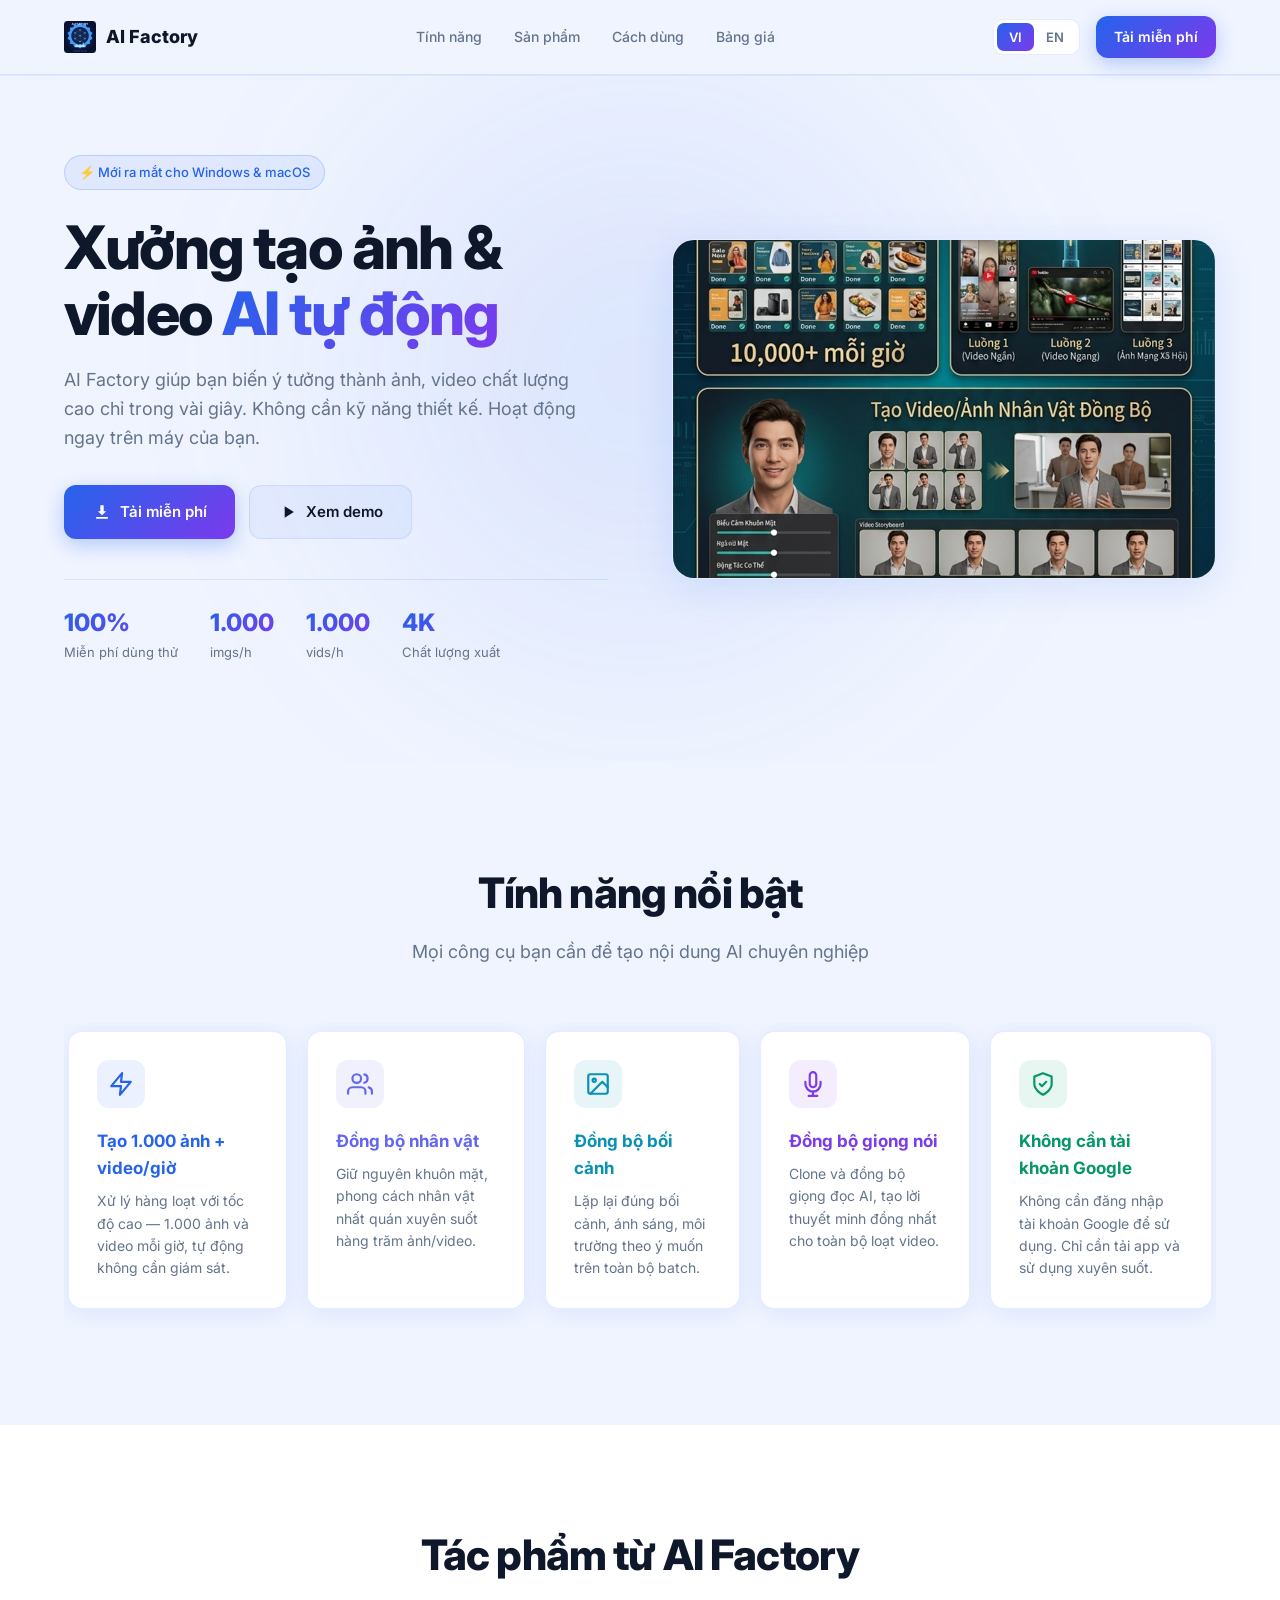
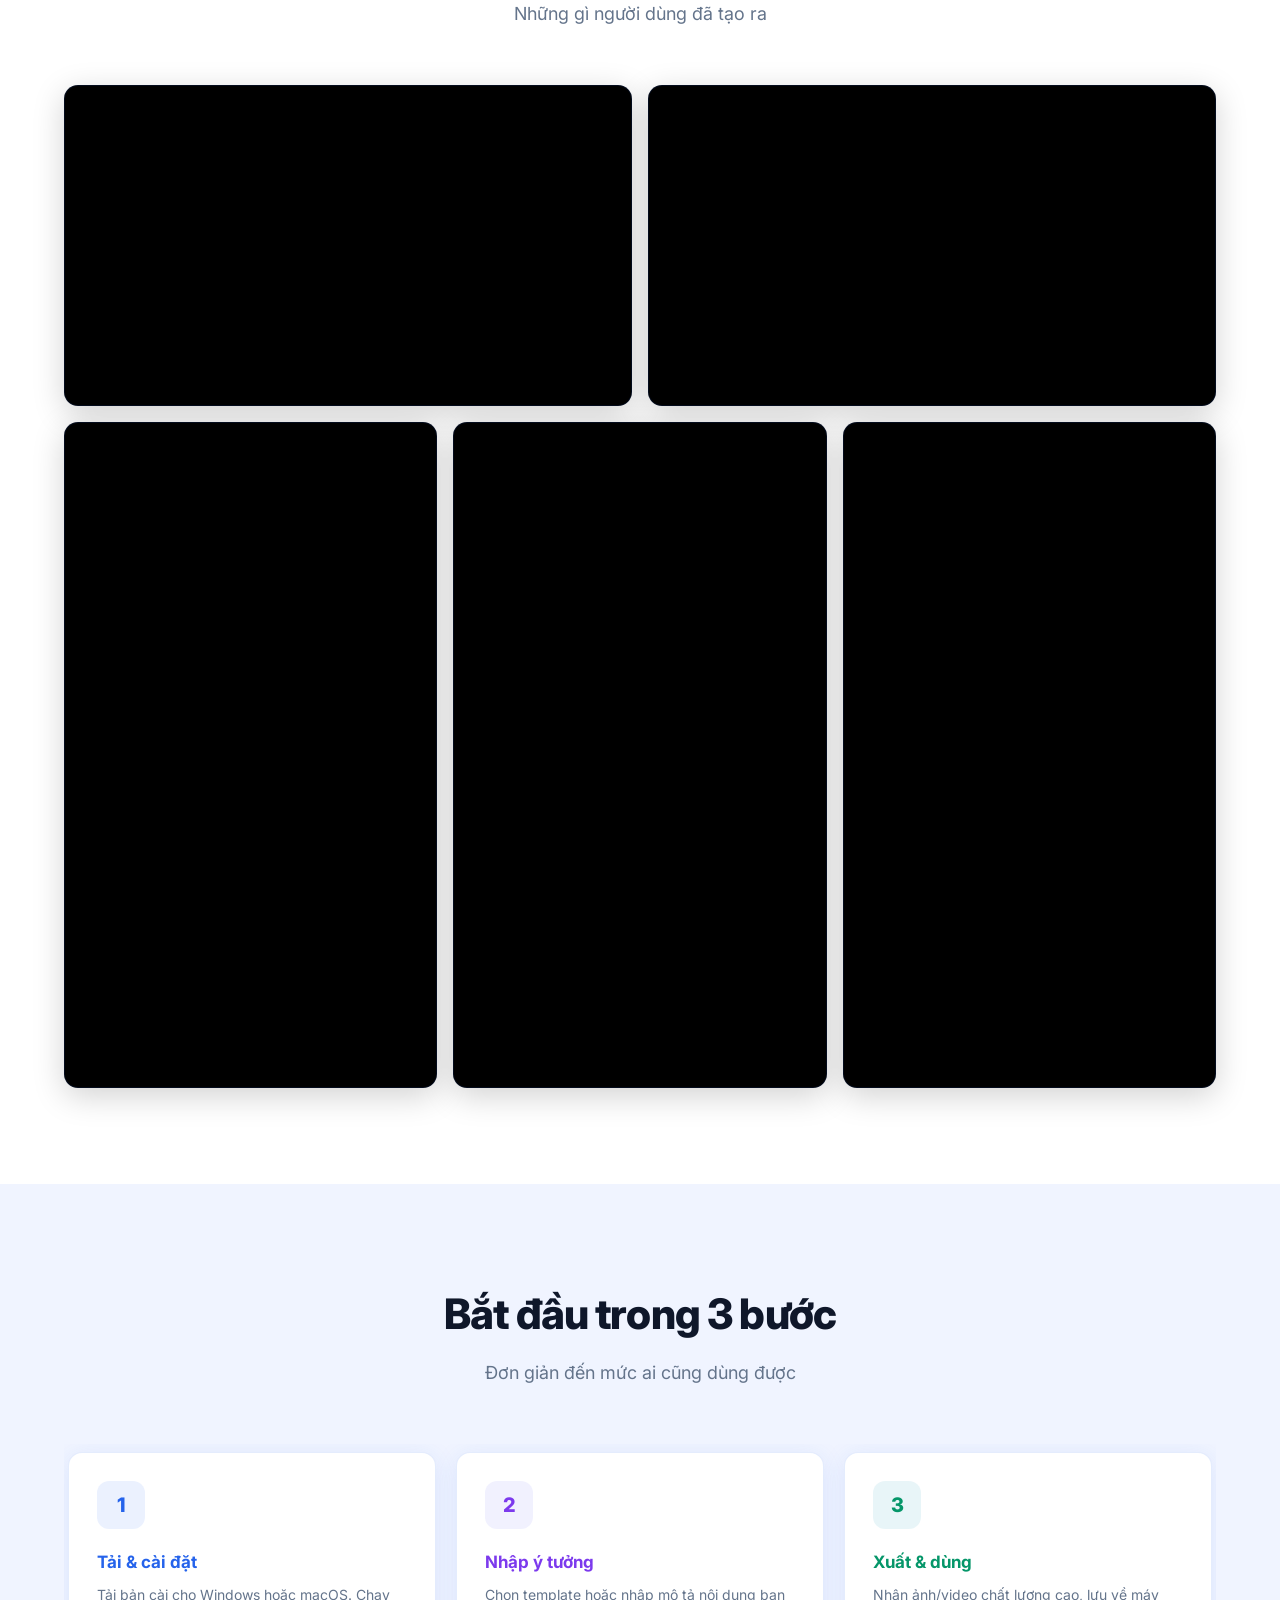
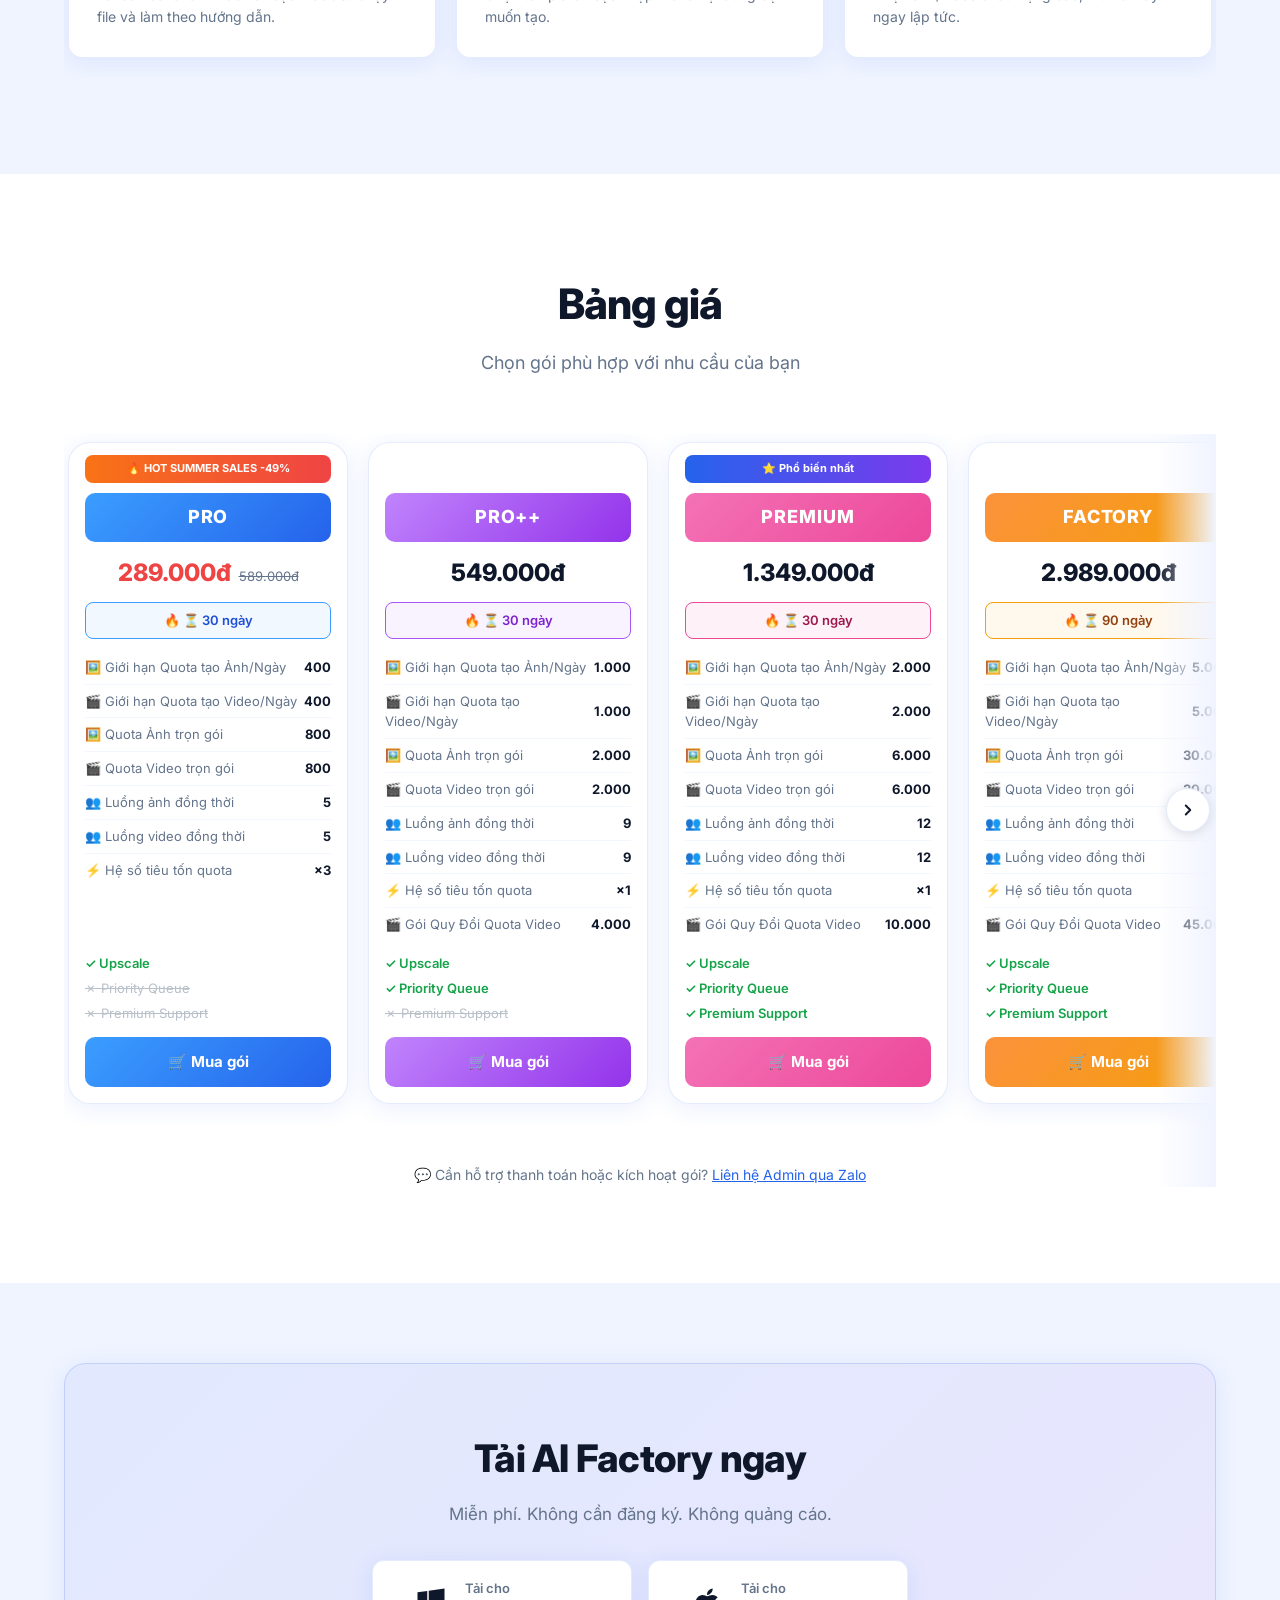
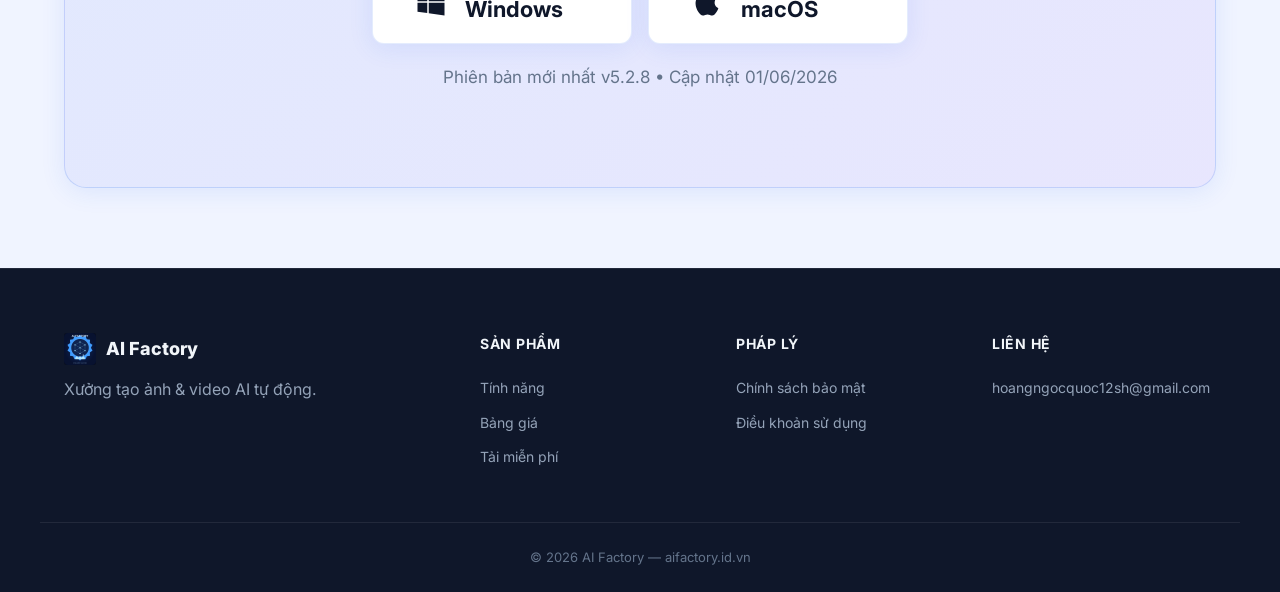
==== index.html @ 1ce5cdaa "Carousel: slow down scroll animation to 900ms" ====
﻿<!DOCTYPE html>
<html lang="vi">
<head>
  <meta charset="UTF-8" />
  <meta name="viewport" content="width=device-width, initial-scale=1.0" />
  <meta name="description" data-i18n="meta.description" content="AI Factory - Xưởng tạo ảnh và video AI tự động cho Windows và macOS" />
  <meta name="theme-color" content="#7c3aed" />

  <!-- Open Graph -->
  <meta property="og:title" content="AI Factory" />
  <meta property="og:description" data-i18n-attr="og:description" content="Xưởng tạo ảnh & video AI tự động" />
  <meta property="og:type" content="website" />
  <meta property="og:url" content="https://aifactory.id.vn" />
  <meta property="og:image" content="assets/images/ai_factory_logo.png" />

  <title>AI Factory — Tạo ảnh & video AI tự động</title>

  <link rel="icon" type="image/x-icon" href="assets/images/ai_factory_logo.ico" />
  <link rel="icon" type="image/svg+xml" href="assets/images/favicon.svg" />
  <link rel="preconnect" href="https://fonts.googleapis.com" />
  <link rel="preconnect" href="https://fonts.gstatic.com" crossorigin />
  <link href="https://fonts.googleapis.com/css2?family=Inter:wght@400;500;600;700;800&display=swap" rel="stylesheet" />
  <link rel="stylesheet" href="assets/css/style.css?v=20" />
</head>
<body>

  <!-- ===== Header ===== -->
  <header class="header">
    <div class="container header-inner">
      <a href="#" class="logo">
        <img src="assets/images/ai_factory_logo.png" alt="AI Factory" />
        <span>AI Factory</span>
      </a>

      <nav class="nav" id="nav">
        <a href="#features" data-i18n="nav.features">Tính năng</a>
        <a href="#showcase" data-i18n="nav.showcase">Showcase</a>
        <a href="#how" data-i18n="nav.how">Cách dùng</a>
        <a href="#pricing" data-i18n="nav.pricing">Bảng giá</a>
      </nav>

      <div class="header-actions">
        <div class="lang-switch">
          <button class="lang-btn active" data-lang="vi">VI</button>
          <button class="lang-btn" data-lang="en">EN</button>
        </div>
        <a href="#download" class="btn btn-primary btn-sm" data-i18n="cta.download">Tải miễn phí</a>
        <button class="menu-toggle" id="menuToggle" aria-label="Menu">
          <span></span><span></span><span></span>
        </button>
      </div>
    </div>
  </header>

  <!-- ===== Hero ===== -->
  <section class="hero">
    <div class="hero-bg"></div>
    <div class="container hero-inner">
      <div class="hero-content">
        <div class="badge" data-i18n="hero.badge">⚡ Mới ra mắt cho Windows & macOS</div>
        <h1 data-i18n="hero.title">
          Xưởng tạo ảnh & video <span class="gradient-text">AI tự động</span>
        </h1>
        <p class="hero-sub" data-i18n="hero.sub">
          AI Factory giúp bạn biến ý tưởng thành ảnh, video chất lượng cao chỉ trong vài giây.
          Không cần kỹ năng thiết kế. Hoạt động ngay trên máy của bạn.
        </p>
        <div class="hero-cta">
          <a href="#download" class="btn btn-primary">
            <svg width="20" height="20" viewBox="0 0 24 24" fill="currentColor"><path d="M12 16l-5-5h3V4h4v7h3l-5 5zm-7 2h14v2H5v-2z"/></svg>
            <span data-i18n="hero.ctaPrimary">Tải miễn phí</span>
          </a>
          <a href="#showcase" class="btn btn-ghost">
            <svg width="20" height="20" viewBox="0 0 24 24" fill="currentColor"><path d="M8 5v14l11-7z"/></svg>
            <span data-i18n="hero.ctaSecondary">Xem demo</span>
          </a>
        </div>
        <div class="hero-meta">
          <div><strong>100%</strong> <span data-i18n="hero.meta1">Miễn phí dùng thử</span></div>
          <div><strong>1.000</strong> <span data-i18n="hero.meta2">imgs/h</span></div>
          <div><strong>1.000</strong> <span data-i18n="hero.meta4">vids/h</span></div>
          <div><strong>4K</strong> <span data-i18n="hero.meta3">Chất lượng xuất</span></div>
        </div>
      </div>

      <div class="hero-visual">
        <div class="hero-video-wrap">
          <video autoplay muted loop playsinline poster="assets/images/login_hero.png">
            <source src="assets/videos/demo.mp4" type="video/mp4" />
          </video>
        </div>
      </div>
    </div>
  </section>

  <!-- ===== Features ===== -->
  <section class="section" id="features">
    <div class="container">
      <div class="section-head">
        <h2 data-i18n="features.title">Tính năng nổi bật</h2>
        <p data-i18n="features.sub">Mọi công cụ bạn cần để tạo nội dung AI chuyên nghiệp</p>
      </div>

      <div class="features-carousel">
        <div class="card feature">
          <div class="feature-icon-wrap">
            <svg class="feature-icon" viewBox="0 0 24 24" fill="none" stroke="currentColor" stroke-width="2" stroke-linecap="round" stroke-linejoin="round"><polygon points="13 2 3 14 12 14 11 22 21 10 12 10 13 2"/></svg>
          </div>
          <h3 data-i18n="features.f1.title">Tạo 1.000 ảnh + video/giờ</h3>
          <p data-i18n="features.f1.desc">Xử lý hàng loạt với tốc độ cao — 1.000 ảnh và video mỗi giờ, tự động không cần giám sát.</p>
        </div>
        <div class="card feature">
          <div class="feature-icon-wrap">
            <svg class="feature-icon" viewBox="0 0 24 24" fill="none" stroke="currentColor" stroke-width="2" stroke-linecap="round" stroke-linejoin="round"><path d="M17 21v-2a4 4 0 0 0-4-4H5a4 4 0 0 0-4 4v2"/><circle cx="9" cy="7" r="4"/><path d="M23 21v-2a4 4 0 0 0-3-3.87"/><path d="M16 3.13a4 4 0 0 1 0 7.75"/></svg>
          </div>
          <h3 data-i18n="features.f2.title">Đồng bộ nhân vật</h3>
          <p data-i18n="features.f2.desc">Giữ nguyên khuôn mặt, phong cách nhân vật nhất quán xuyên suốt hàng trăm ảnh/video.</p>
        </div>
        <div class="card feature">
          <div class="feature-icon-wrap">
            <svg class="feature-icon" viewBox="0 0 24 24" fill="none" stroke="currentColor" stroke-width="2" stroke-linecap="round" stroke-linejoin="round"><rect x="3" y="3" width="18" height="18" rx="2"/><circle cx="8.5" cy="8.5" r="1.5"/><polyline points="21 15 16 10 5 21"/></svg>
          </div>
          <h3 data-i18n="features.f3.title">Đồng bộ bối cảnh</h3>
          <p data-i18n="features.f3.desc">Lặp lại đúng bối cảnh, ánh sáng, môi trường theo ý muốn trên toàn bộ batch.</p>
        </div>
        <div class="card feature">
          <div class="feature-icon-wrap">
            <svg class="feature-icon" viewBox="0 0 24 24" fill="none" stroke="currentColor" stroke-width="2" stroke-linecap="round" stroke-linejoin="round"><path d="M12 1a3 3 0 0 0-3 3v8a3 3 0 0 0 6 0V4a3 3 0 0 0-3-3z"/><path d="M19 10v2a7 7 0 0 1-14 0v-2"/><line x1="12" y1="19" x2="12" y2="23"/><line x1="8" y1="23" x2="16" y2="23"/></svg>
          </div>
          <h3 data-i18n="features.f4.title">Đồng bộ giọng nói</h3>
          <p data-i18n="features.f4.desc">Clone và đồng bộ giọng đọc AI, tạo lời thuyết minh đồng nhất cho toàn bộ loạt video.</p>
        </div>
        <div class="card feature">
          <div class="feature-icon-wrap">
            <svg class="feature-icon" viewBox="0 0 24 24" fill="none" stroke="currentColor" stroke-width="2" stroke-linecap="round" stroke-linejoin="round"><path d="M12 22s8-4 8-10V5l-8-3-8 3v7c0 6 8 10 8 10z"/><polyline points="9 12 11 14 15 10"/></svg>
          </div>
          <h3 data-i18n="features.f5.title">Không cần tài khoản Google</h3>
          <p data-i18n="features.f5.desc">Không cần đăng nhập tài khoản Google để sử dụng. Chỉ cần tải app và sử dụng xuyên suốt.</p>
        </div>
      </div>
    </div>
  </section>

  <!-- ===== Showcase ===== -->
  <section class="section section-alt" id="showcase">
    <div class="container">
      <div class="section-head">
        <h2 data-i18n="showcase.title">Tác phẩm từ AI Factory</h2>
        <p data-i18n="showcase.sub">Những gì người dùng đã tạo ra</p>
      </div>

      <!-- Landscape videos -->
      <div class="demo-grid-landscape">
        <div class="demo-video-wrap demo-video-wrap--land">
          <iframe src="https://www.youtube.com/embed/ySnmI4IyfjA" title="AI Factory Demo 1" allow="accelerometer; autoplay; clipboard-write; encrypted-media; gyroscope; picture-in-picture; web-share" allowfullscreen></iframe>
        </div>
        <div class="demo-video-wrap demo-video-wrap--land">
          <iframe src="https://www.youtube.com/embed/nPvpBzF5qGQ" title="AI Factory Demo 2" allow="accelerometer; autoplay; clipboard-write; encrypted-media; gyroscope; picture-in-picture; web-share" allowfullscreen></iframe>
        </div>
      </div>

      <!-- Shorts -->
      <div class="demo-grid-shorts">
        <div class="demo-video-wrap demo-video-wrap--short">
          <iframe src="https://www.youtube.com/embed/TF9U1RNpa3c" title="AI Factory Short 1" allow="accelerometer; autoplay; clipboard-write; encrypted-media; gyroscope; picture-in-picture; web-share" allowfullscreen></iframe>
        </div>
        <div class="demo-video-wrap demo-video-wrap--short">
          <iframe src="https://www.youtube.com/embed/Z02LaftuRYU" title="AI Factory Short 2" allow="accelerometer; autoplay; clipboard-write; encrypted-media; gyroscope; picture-in-picture; web-share" allowfullscreen></iframe>
        </div>
        <div class="demo-video-wrap demo-video-wrap--short">
          <iframe src="https://www.youtube.com/embed/1Yw2H_Tfuqg" title="AI Factory Short 3" allow="accelerometer; autoplay; clipboard-write; encrypted-media; gyroscope; picture-in-picture; web-share" allowfullscreen></iframe>
        </div>
      </div>
    </div>
  </section>

  <!-- ===== How to use ===== -->
  <section class="section" id="how">
    <div class="container">
      <div class="section-head">
        <h2 data-i18n="how.title">Bắt đầu trong 3 bước</h2>
        <p data-i18n="how.sub">Đơn giản đến mức ai cũng dùng được</p>
      </div>

      <div class="carousel-wrap">
        <button class="carousel-arrow carousel-arrow--prev" id="stepPrev" aria-label="Trước">
          <svg viewBox="0 0 24 24" fill="none" stroke="currentColor" stroke-width="2.5" stroke-linecap="round" stroke-linejoin="round"><polyline points="15 18 9 12 15 6"/></svg>
        </button>
        <div class="features-carousel" id="stepCarousel">
          <div class="card feature">
            <div class="feature-icon-wrap step-icon-wrap--1">
              <span class="step-num-inline">1</span>
            </div>
            <h3 data-i18n="how.s1.title">Tải &amp; cài đặt</h3>
            <p data-i18n="how.s1.desc">Tải bản cài cho Windows hoặc macOS. Chạy file và làm theo hướng dẫn.</p>
          </div>
          <div class="card feature">
            <div class="feature-icon-wrap step-icon-wrap--2">
              <span class="step-num-inline">2</span>
            </div>
            <h3 data-i18n="how.s2.title">Nhập ý tưởng</h3>
            <p data-i18n="how.s2.desc">Chọn template hoặc nhập mô tả nội dung bạn muốn tạo.</p>
          </div>
          <div class="card feature">
            <div class="feature-icon-wrap step-icon-wrap--3">
              <span class="step-num-inline">3</span>
            </div>
            <h3 data-i18n="how.s3.title">Xuất &amp; dùng</h3>
            <p data-i18n="how.s3.desc">Nhận ảnh/video chất lượng cao, lưu về máy ngay lập tức.</p>
          </div>
        </div>
        <button class="carousel-arrow carousel-arrow--next" id="stepNext" aria-label="Tiếp">
          <svg viewBox="0 0 24 24" fill="none" stroke="currentColor" stroke-width="2.5" stroke-linecap="round" stroke-linejoin="round"><polyline points="9 18 15 12 9 6"/></svg>
        </button>
      </div>
    </div>
  </section>

  <!-- ===== Pricing ===== -->
  <section class="section section-alt" id="pricing">
    <div class="container">
      <div class="section-head">
        <h2 data-i18n="pricing.title">Bảng giá</h2>
        <p data-i18n="pricing.sub">Chọn gói phù hợp với nhu cầu của bạn</p>
      </div>

      <div class="carousel-wrap">
        <button class="carousel-arrow carousel-arrow--prev" id="pricePrev" aria-label="Trước">
          <svg viewBox="0 0 24 24" fill="none" stroke="currentColor" stroke-width="2.5" stroke-linecap="round" stroke-linejoin="round"><polyline points="15 18 9 12 15 6"/></svg>
        </button>
        <div class="pricing-carousel" id="priceCarousel">

        <!-- PRO -->
        <div class="pricing-card">
          <div class="pricing-card-top">
            <div class="pricing-sale-badge">🔥 HOT SUMMER SALES -49%</div>
          </div>
          <div class="pricing-name pricing-name--blue">PRO</div>
          <div class="pricing-price">
            <span class="pricing-amount pricing-amount--sale">289.000đ</span>
            <span class="pricing-old">589.000đ</span>
          </div>
          <div class="pricing-duration pricing-duration--blue">🔥 ⏳ 30 ngày</div>
          <ul class="pricing-features">
            <li><span>🖼️ Giới hạn Quota tạo Ảnh/Ngày</span><strong>400</strong></li>
            <li><span>🎬 Giới hạn Quota tạo Video/Ngày</span><strong>400</strong></li>
            <li><span>🖼️ Quota Ảnh trọn gói</span><strong>800</strong></li>
            <li><span>🎬 Quota Video trọn gói</span><strong>800</strong></li>
            <li><span>👥 Luồng ảnh đồng thời</span><strong>5</strong></li>
            <li><span>👥 Luồng video đồng thời</span><strong>5</strong></li>
            <li><span>⚡ Hệ số tiêu tốn quota</span><strong>×3</strong></li>
          </ul>
          <div class="pricing-perks">
            <span>✓ Upscale</span>
            <span class="perk--unavail">✗ Priority Queue</span>
            <span class="perk--unavail">✗ Premium Support</span>
          </div>
          <a href="#" class="btn-pricing btn-pricing--blue" data-plan="PRO" data-amount="289000" data-price="289.000đ">🛒 Mua gói</a>
        </div>

        <!-- PRO++ -->
        <div class="pricing-card">
          <div class="pricing-card-top"></div>
          <div class="pricing-name pricing-name--purple">PRO++</div>
          <div class="pricing-price">
            <span class="pricing-amount">549.000đ</span>
          </div>
          <div class="pricing-duration pricing-duration--purple">🔥 ⏳ 30 ngày</div>
          <ul class="pricing-features">
            <li><span>🖼️ Giới hạn Quota tạo Ảnh/Ngày</span><strong>1.000</strong></li>
            <li><span>🎬 Giới hạn Quota tạo Video/Ngày</span><strong>1.000</strong></li>
            <li><span>🖼️ Quota Ảnh trọn gói</span><strong>2.000</strong></li>
            <li><span>🎬 Quota Video trọn gói</span><strong>2.000</strong></li>
            <li><span>👥 Luồng ảnh đồng thời</span><strong>9</strong></li>
            <li><span>👥 Luồng video đồng thời</span><strong>9</strong></li>
            <li><span>⚡ Hệ số tiêu tốn quota</span><strong>×1</strong></li>
            <li><span>🎬 Gói Quy Đổi Quota Video</span><strong>4.000</strong></li>
          </ul>
          <div class="pricing-perks">
            <span>✓ Upscale</span>
            <span>✓ Priority Queue</span>
            <span class="perk--unavail">✗ Premium Support</span>
          </div>
          <a href="#" class="btn-pricing btn-pricing--purple" data-plan="PRO++" data-amount="549000" data-price="549.000đ">🛒 Mua gói</a>
        </div>

        <!-- PREMIUM -->
        <div class="pricing-card">
          <div class="pricing-card-top">
            <div class="pricing-popular">⭐ Phổ biến nhất</div>
          </div>
          <div class="pricing-name pricing-name--pink">PREMIUM</div>
          <div class="pricing-price">
            <span class="pricing-amount">1.349.000đ</span>
          </div>
          <div class="pricing-duration pricing-duration--pink">🔥 ⏳ 30 ngày</div>
          <ul class="pricing-features">
            <li><span>🖼️ Giới hạn Quota tạo Ảnh/Ngày</span><strong>2.000</strong></li>
            <li><span>🎬 Giới hạn Quota tạo Video/Ngày</span><strong>2.000</strong></li>
            <li><span>🖼️ Quota Ảnh trọn gói</span><strong>6.000</strong></li>
            <li><span>🎬 Quota Video trọn gói</span><strong>6.000</strong></li>
            <li><span>👥 Luồng ảnh đồng thời</span><strong>12</strong></li>
            <li><span>👥 Luồng video đồng thời</span><strong>12</strong></li>
            <li><span>⚡ Hệ số tiêu tốn quota</span><strong>×1</strong></li>
            <li><span>🎬 Gói Quy Đổi Quota Video</span><strong>10.000</strong></li>
          </ul>
          <div class="pricing-perks">
            <span>✓ Upscale</span>
            <span>✓ Priority Queue</span>
            <span>✓ Premium Support</span>
          </div>
          <a href="#" class="btn-pricing btn-pricing--pink" data-plan="PREMIUM" data-amount="1349000" data-price="1.349.000đ">🛒 Mua gói</a>
        </div>

        <!-- FACTORY -->
        <div class="pricing-card">
          <div class="pricing-card-top"></div>
          <div class="pricing-name pricing-name--orange">FACTORY</div>
          <div class="pricing-price">
            <span class="pricing-amount">2.989.000đ</span>
          </div>
          <div class="pricing-duration pricing-duration--orange">🔥 ⏳ 90 ngày</div>
          <ul class="pricing-features">
            <li><span>🖼️ Giới hạn Quota tạo Ảnh/Ngày</span><strong>5.000</strong></li>
            <li><span>🎬 Giới hạn Quota tạo Video/Ngày</span><strong>5.000</strong></li>
            <li><span>🖼️ Quota Ảnh trọn gói</span><strong>30.000</strong></li>
            <li><span>🎬 Quota Video trọn gói</span><strong>30.000</strong></li>
            <li><span>👥 Luồng ảnh đồng thời</span><strong>18</strong></li>
            <li><span>👥 Luồng video đồng thời</span><strong>18</strong></li>
            <li><span>⚡ Hệ số tiêu tốn quota</span><strong>×1</strong></li>
            <li><span>🎬 Gói Quy Đổi Quota Video</span><strong>45.000</strong></li>
          </ul>
          <div class="pricing-perks">
            <span>✓ Upscale</span>
            <span>✓ Priority Queue</span>
            <span>✓ Premium Support</span>
          </div>
          <a href="#" class="btn-pricing btn-pricing--orange" data-plan="FACTORY" data-amount="2989000" data-price="2.989.000đ">🛒 Mua gói</a>
        </div>

        <!-- DOANH NGHIỆP 1 -->
        <div class="pricing-card">
          <div class="pricing-card-top">
            <div class="pricing-popular" style="background: linear-gradient(90deg,#22d3ee,#0891b2);">🏢 Dành cho Doanh Nghiệp</div>
          </div>
          <div class="pricing-name pricing-name--teal">DOANH NGHIỆP</div>
          <div class="pricing-price">
            <span class="pricing-amount">1.849.000đ</span>
          </div>
          <div class="pricing-duration pricing-duration--teal">⏳ 30 ngày</div>
          <ul class="pricing-features">
            <li><span>🖼️ Giới hạn Quota tạo Ảnh/Ngày</span><strong>5.000</strong></li>
            <li><span>🎬 Giới hạn Quota tạo Video/Ngày</span><strong>5.000</strong></li>
            <li><span>🖼️ Quota Ảnh trọn gói</span><strong>15.000</strong></li>
            <li><span>🎬 Quota Video trọn gói</span><strong>30.000</strong></li>
            <li><span>👥 Luồng ảnh đồng thời</span><strong>12</strong></li>
            <li><span>👥 Luồng video đồng thời</span><strong>12</strong></li>
            <li><span>⚡ Hệ số tiêu tốn quota</span><strong>×1</strong></li>
          </ul>
          <div class="pricing-perks">
            <span>✓ Upscale</span>
            <span>✓ Priority Queue</span>
            <span>✓ Ưu tiên luồng DN</span>
          </div>
          <a href="#" class="btn-pricing btn-pricing--teal" data-plan="DOANH NGHIỆP" data-amount="1849000" data-price="1.849.000đ">🛒 Mua gói</a>
        </div>

        <!-- DOANH NGHIỆP 2 -->
        <div class="pricing-card">
          <div class="pricing-card-top">
            <div class="pricing-popular" style="background: linear-gradient(90deg,#f87171,#dc2626);">🏢 Doanh Nghiệp Video</div>
          </div>
          <div class="pricing-name pricing-name--red">DN VIDEO</div>
          <div class="pricing-price">
            <span class="pricing-amount">3.649.000đ</span>
          </div>
          <div class="pricing-duration pricing-duration--red">⏳ 30 ngày</div>
          <ul class="pricing-features">
            <li><span>🖼️ Giới hạn Quota tạo Ảnh/Ngày</span><strong>2.000</strong></li>
            <li><span>🎬 Giới hạn Quota tạo Video/Ngày</span><strong>10.000</strong></li>
            <li><span>🖼️ Quota Ảnh trọn gói</span><strong>10.000</strong></li>
            <li><span>🎬 Quota Video trọn gói</span><strong>100.000</strong></li>
            <li><span>👥 Luồng ảnh đồng thời</span><strong>12</strong></li>
            <li><span>👥 Luồng video đồng thời</span><strong>12</strong></li>
            <li><span>⚡ Hệ số tiêu tốn quota</span><strong>×1</strong></li>
          </ul>
          <div class="pricing-perks">
            <span>✓ Upscale</span>
            <span>✓ Priority Queue</span>
            <span>✓ Ưu tiên luồng DN</span>
          </div>
          <a href="#" class="btn-pricing btn-pricing--red" data-plan="DN VIDEO" data-amount="3649000" data-price="3.649.000đ">🛒 Mua gói</a>
        </div>
        <button class="carousel-arrow carousel-arrow--next" id="priceNext" aria-label="Tiếp">
          <svg viewBox="0 0 24 24" fill="none" stroke="currentColor" stroke-width="2.5" stroke-linecap="round" stroke-linejoin="round"><polyline points="9 18 15 12 9 6"/></svg>
        </button>
      </div>

      <p class="pricing-contact">
        💬 Cần hỗ trợ thanh toán hoặc kích hoạt gói?
        <a href="https://zalo.me/g/z2cntcd5tj2uvuywul2" target="_blank" rel="noopener">Liên hệ Admin qua Zalo</a>
      </p>
    </div>
  </section>

  <!-- ===== Download ===== -->
  <section class="section section-cta" id="download">
    <div class="container">
      <div class="cta-box">
        <h2 data-i18n="download.title">Tải AI Factory ngay</h2>
        <p data-i18n="download.sub">Miễn phí. Không cần đăng ký. Không quảng cáo.</p>

        <div class="download-buttons">
          <a href="https://drive.google.com/drive/folders/1JfMlf_ztDyW5ES8vSqyD8CxCpomb-WHC" class="btn btn-download" target="_blank" rel="noopener">
            <svg width="36" height="36" viewBox="0 0 24 24" fill="currentColor"><path d="M3 5.55L9.5 4.6v6.95H3V5.55zm0 12.9L9.5 19.4v-6.95H3v6zm7.5 1.05L21 21V12.45H10.5V19.5zm0-15L21 3v8.55H10.5V4.5z"/></svg>
            <div>
              <small data-i18n="download.win.label">Tải cho</small>
              <strong>Windows</strong>
            </div>
          </a>
          <a href="https://drive.google.com/drive/folders/1QD3CW6YE7uMxhGZnOdtvqLE3mPnj8meI" class="btn btn-download" target="_blank" rel="noopener">
            <svg width="36" height="36" viewBox="0 0 24 24" fill="currentColor"><path d="M17.05 20.28c-.98.95-2.05.8-3.08.35-1.09-.46-2.09-.48-3.24 0-1.44.62-2.2.44-3.06-.35C2.79 15.25 3.51 7.59 9.05 7.31c1.35.07 2.29.74 3.08.8 1.18-.24 2.31-.93 3.57-.84 1.51.12 2.65.72 3.4 1.8-3.12 1.87-2.38 5.98.48 7.13-.57 1.5-1.31 2.99-2.54 4.09zM12.03 7.25c-.15-2.23 1.66-4.07 3.74-4.25.29 2.58-2.34 4.5-3.74 4.25z"/></svg>
            <div>
              <small data-i18n="download.mac.label">Tải cho</small>
              <strong>macOS</strong>
            </div>
          </a>
        </div>

        <p class="download-note" data-i18n="download.note">Phiên bản mới nhất v5.2.8 • Cập nhật 01/06/2026</p>
      </div>
    </div>
  </section>

  <!-- ===== Footer ===== -->
  <footer class="footer">
    <div class="container footer-inner">
      <div class="footer-brand">
        <div class="logo">
          <img src="assets/images/ai_factory_logo.png" alt="AI Factory" />
          <span>AI Factory</span>
        </div>
        <p data-i18n="footer.tagline">Xưởng tạo ảnh & video AI tự động.</p>
      </div>

      <div class="footer-links">
        <div>
          <h4 data-i18n="footer.product">Sản phẩm</h4>
          <a href="#features" data-i18n="nav.features">Tính năng</a>
          <a href="#pricing" data-i18n="nav.pricing">Bảng giá</a>
          <a href="#download" data-i18n="cta.download">Tải miễn phí</a>
        </div>
        <div>
          <h4 data-i18n="footer.legal">Pháp lý</h4>
          <a href="privacy.html" data-i18n="footer.privacy">Chính sách bảo mật</a>
          <a href="terms.html" data-i18n="footer.terms">Điều khoản sử dụng</a>
        </div>
        <div>
          <h4 data-i18n="footer.contact">Liên hệ</h4>
          <a href="mailto:hoangngocquoc12sh@gmail.com">hoangngocquoc12sh@gmail.com</a>
        </div>
      </div>
    </div>
    <div class="container footer-bottom">
      <p>© 2026 AI Factory — aifactory.id.vn</p>
    </div>
  </footer>

  <!-- ===== Payment Modal ===== -->
  <div id="paymentModal" class="pay-overlay" aria-hidden="true">
    <div class="pay-modal">
      <button class="pay-close" id="payClose" aria-label="Đóng">×</button>
      <h2 class="pay-title" id="payTitle">Mua gói PRO</h2>
      <p class="pay-hint">📱 Quét mã QR bằng app ngân hàng...</p>

      <div class="pay-qr-wrap">
        <img id="payQR" src="" alt="VietQR" />
      </div>

      <div class="pay-info">
        <div><span>Ngân hàng:</span> <strong>Techcombank</strong></div>
        <div><span>Số tài khoản:</span> <strong id="payAccNum">19038709343023</strong></div>
        <div><span>Chủ tài khoản:</span> <strong>HOANG NGOC QUOC</strong></div>
        <div><span>Số tiền:</span> <strong id="payAmount"></strong></div>
        <div><span>Nội dung CK:</span> <strong id="payContent"></strong></div>
      </div>

      <div class="pay-notice">
        <p>👉 Quét QR bằng app ngân hàng — hệ thống tự động kích hoạt gói trong vòng 1–5 phút sau khi nhận được tiền.</p>
        <p>⚠️ Vui lòng giữ <b>nội dung chuyển khoản</b> chính xác để khớp đơn.</p>
      </div>

      <div class="pay-actions">
        <button class="pay-btn pay-btn--copy" id="payCopyAcc">📋 Sao chép số TK</button>
        <button class="pay-btn pay-btn--copy" id="payCopyContent">📋 Sao chép nội dung</button>
        <a href="https://zalo.me/g/z2cntcd5tj2uvuywul2" class="pay-btn pay-btn--done" target="_blank" rel="noopener">✅ Tôi đã chuyển khoản</a>
        <button class="pay-btn pay-btn--close" id="payCloseBtn">✖ Đóng</button>
      </div>
    </div>
  </div>

  <script src="assets/js/i18n.js?v=2"></script>
  <script src="assets/js/main.js?v=9"></script>
</body>
</html>
---- assets/css/style.css ----
/* ===== Reset & Base ===== */
*, *::before, *::after { box-sizing: border-box; margin: 0; padding: 0; }

:root {
  --bg: #f0f4ff;
  --bg-alt: #ffffff;
  --surface: #ffffff;
  --surface-2: #e8edf8;
  --border: rgba(37,99,235,0.12);
  --text: #0f172a;
  --text-dim: #64748b;
  --primary: #2563eb;
  --primary-2: #1d4ed8;
  --accent: #06b6d4;
  --gradient: linear-gradient(135deg, #2563eb 0%, #7c3aed 100%);
  --gradient-soft: linear-gradient(135deg, rgba(37,99,235,0.07) 0%, rgba(124,58,237,0.07) 100%);
  --radius: 14px;
  --radius-lg: 22px;
  --shadow: 0 4px 24px rgba(37,99,235,0.10);
  --shadow-md: 0 8px 40px rgba(37,99,235,0.13);
  --container: 1200px;
}

html { scroll-behavior: smooth; }
body {
  font-family: 'Inter', -apple-system, BlinkMacSystemFont, 'Segoe UI', sans-serif;
  background: var(--bg);
  color: var(--text);
  line-height: 1.6;
  -webkit-font-smoothing: antialiased;
  overflow-x: hidden;
}

img, video, svg { max-width: 100%; display: block; }
a { color: inherit; text-decoration: none; }
button { font-family: inherit; cursor: pointer; border: none; background: none; color: inherit; }
ul { list-style: none; }

/* ===== Layout ===== */
.container { max-width: var(--container); margin: 0 auto; padding: 0 24px; }
.container-narrow { max-width: 800px; margin: 0 auto; padding: 0 24px; }

.section { padding: 96px 0; }
.section-alt { background: var(--bg-alt); }
.section-cta { padding: 80px 0; }

.section-head { text-align: center; max-width: 700px; margin: 0 auto 56px; }
.section-head h2 {
  font-size: clamp(28px, 4vw, 42px);
  font-weight: 800;
  margin-bottom: 12px;
  letter-spacing: -0.02em;
}
.section-head p { color: var(--text-dim); font-size: 18px; }

.gradient-text {
  background: var(--gradient);
  -webkit-background-clip: text;
  background-clip: text;
  -webkit-text-fill-color: transparent;
}

.grid { display: grid; gap: 24px; }
.grid-2 { grid-template-columns: repeat(2, 1fr); }
.grid-3 { grid-template-columns: repeat(3, 1fr); }

/* ===== Buttons ===== */
.btn {
  display: inline-flex;
  align-items: center;
  gap: 8px;
  padding: 14px 28px;
  border-radius: 12px;
  font-weight: 600;
  font-size: 15px;
  transition: all 0.25s ease;
  white-space: nowrap;
  cursor: pointer;
}
.btn-sm { padding: 10px 18px; font-size: 14px; }

.btn-primary {
  background: var(--gradient);
  color: white;
  box-shadow: 0 6px 20px rgba(37,99,235,0.30);
}
.btn-primary:hover { transform: translateY(-2px); box-shadow: 0 10px 28px rgba(37,99,235,0.42); }

.btn-ghost {
  background: rgba(37,99,235,0.06);
  border: 1px solid var(--border);
  color: var(--text);
}
.btn-ghost:hover { background: rgba(37,99,235,0.11); }

.btn-download {
  background: var(--surface);
  border: 1.5px solid var(--border);
  padding: 20px 40px;
  color: var(--text);
  min-width: 260px;
  gap: 16px;
  transition: all 0.25s ease;
  box-shadow: var(--shadow);
}
.btn-download:hover { background: var(--surface-2); transform: translateY(-3px); border-color: var(--primary); box-shadow: var(--shadow-md); }
.btn-download svg { width: 36px; height: 36px; flex-shrink: 0; }
.btn-download div { display: flex; flex-direction: column; align-items: flex-start; line-height: 1.2; }
.btn-download small { font-size: 13px; color: var(--text-dim); }
.btn-download strong { font-size: 22px; font-weight: 700; }

/* ===== Header ===== */
.header {
  position: sticky;
  top: 0;
  z-index: 100;
  background: rgba(240,244,255,0.85);
  backdrop-filter: blur(20px);
  border-bottom: 1px solid var(--border);
  box-shadow: 0 1px 0 rgba(37,99,235,0.08);
}
.header-inner {
  display: flex;
  align-items: center;
  justify-content: space-between;
  padding-top: 16px;
  padding-bottom: 16px;
  gap: 24px;
}
.logo {
  display: flex;
  align-items: center;
  gap: 10px;
  font-weight: 800;
  font-size: 18px;
}
.logo img { width: 32px; height: 32px; }

.nav { display: flex; gap: 32px; }
.nav a {
  color: var(--text-dim);
  font-size: 14px;
  font-weight: 500;
  transition: color 0.2s;
}
.nav a:hover { color: var(--text); }

.header-actions { display: flex; align-items: center; gap: 16px; }

.lang-switch {
  display: flex;
  background: var(--surface);
  border: 1px solid var(--border);
  border-radius: 10px;
  padding: 3px;
}
.lang-btn {
  padding: 6px 12px;
  font-size: 13px;
  font-weight: 600;
  color: var(--text-dim);
  border-radius: 7px;
  transition: all 0.2s;
}
.lang-btn.active { background: var(--gradient); color: white; }

.menu-toggle { display: none; flex-direction: column; gap: 5px; padding: 8px; }
.menu-toggle span {
  width: 22px; height: 2px; background: var(--text); border-radius: 2px;
  transition: transform 0.2s;
}

/* ===== Hero ===== */
.hero { position: relative; padding: 80px 0 100px; overflow: hidden; }
.hero-bg {
  position: absolute;
  top: -200px; left: 50%;
  transform: translateX(-50%);
  width: 1000px; height: 1000px;
  background: radial-gradient(circle, rgba(37,99,235,0.12) 0%, transparent 60%);
  filter: blur(80px);
  z-index: 0;
  pointer-events: none;
}
.hero-inner {
  position: relative;
  z-index: 1;
  display: grid;
  grid-template-columns: 1fr 1fr;
  gap: 64px;
  align-items: center;
}

.badge {
  display: inline-block;
  padding: 6px 14px;
  background: rgba(37,99,235,0.08);
  border: 1px solid rgba(37,99,235,0.2);
  border-radius: 999px;
  font-size: 13px;
  font-weight: 500;
  color: var(--primary);
  margin-bottom: 24px;
}

.hero h1 {
  font-size: clamp(36px, 5.5vw, 60px);
  font-weight: 800;
  line-height: 1.1;
  letter-spacing: -0.03em;
  margin-bottom: 20px;
}

.hero-sub {
  font-size: 18px;
  color: var(--text-dim);
  margin-bottom: 32px;
  max-width: 540px;
}

.hero-cta { display: flex; gap: 14px; margin-bottom: 40px; flex-wrap: wrap; }

.hero-meta {
  display: flex;
  gap: 32px;
  padding-top: 24px;
  border-top: 1px solid var(--border);
}
.hero-meta div { display: flex; flex-direction: column; }
.hero-meta strong {
  font-size: 24px;
  font-weight: 800;
  background: var(--gradient);
  -webkit-background-clip: text;
  background-clip: text;
  -webkit-text-fill-color: transparent;
}
.hero-meta span { font-size: 13px; color: var(--text-dim); }

.hero-video-wrap {
  position: relative;
  border-radius: var(--radius-lg);
  overflow: hidden;
  box-shadow: var(--shadow-md);
  border: 1px solid var(--border);
  aspect-ratio: 16/10;
  background: var(--surface);
}
.hero-video-wrap video { width: 100%; height: 100%; object-fit: cover; }

/* ===== Cards / Features ===== */
.card {
  background: var(--surface);
  border: 1px solid var(--border);
  border-radius: var(--radius);
  padding: 28px;
  transition: all 0.25s ease;
  box-shadow: var(--shadow);
}
.feature:hover { transform: translateY(-4px); border-color: rgba(37,99,235,0.3); box-shadow: var(--shadow-md); }

/* Feature icon wrap */
.feature-icon-wrap {
  width: 48px;
  height: 48px;
  border-radius: 12px;
  display: flex;
  align-items: center;
  justify-content: center;
  margin-bottom: 20px;
  transition: transform 0.25s ease;
}
.feature:hover .feature-icon-wrap { transform: scale(1.08); }
.feature-icon {
  width: 26px;
  height: 26px;
  flex-shrink: 0;
}

/* Per-card accent colors */
.features-carousel .feature:nth-child(1) .feature-icon-wrap { background: rgba(37,99,235,0.09); }
.features-carousel .feature:nth-child(1) .feature-icon     { color: #2563eb; }
.features-carousel .feature:nth-child(1) h3                { color: #2563eb; }

.features-carousel .feature:nth-child(2) .feature-icon-wrap { background: rgba(99,102,241,0.09); }
.features-carousel .feature:nth-child(2) .feature-icon     { color: #6366f1; }
.features-carousel .feature:nth-child(2) h3                { color: #6366f1; }

.features-carousel .feature:nth-child(3) .feature-icon-wrap { background: rgba(8,145,178,0.09); }
.features-carousel .feature:nth-child(3) .feature-icon     { color: #0891b2; }
.features-carousel .feature:nth-child(3) h3                { color: #0891b2; }

.features-carousel .feature:nth-child(4) .feature-icon-wrap { background: rgba(124,58,237,0.09); }
.features-carousel .feature:nth-child(4) .feature-icon     { color: #7c3aed; }
.features-carousel .feature:nth-child(4) h3                { color: #7c3aed; }

.features-carousel .feature:nth-child(5) .feature-icon-wrap { background: rgba(5,150,105,0.09); }
.features-carousel .feature:nth-child(5) .feature-icon     { color: #059669; }
.features-carousel .feature:nth-child(5) h3                { color: #059669; }

/* Features horizontal scroll carousel */
.carousel-wrap {
  position: relative;
  overflow: hidden;
}
/* Fade-out gradient hints at edges */
.carousel-wrap::before,
.carousel-wrap::after {
  content: '';
  position: absolute;
  top: 0;
  width: 60px;
  height: 100%;
  pointer-events: none;
  z-index: 2;
  transition: opacity 0.3s;
}
.carousel-wrap::before {
  left: 0;
  background: linear-gradient(to right, var(--bg), transparent);
  opacity: 0;
}
.carousel-wrap::after {
  right: 0;
  background: linear-gradient(to left, var(--bg), transparent);
}
.carousel-wrap.at-start::before { opacity: 0; }
.carousel-wrap.at-end::after { opacity: 0; }
.carousel-wrap:not(.at-start)::before { opacity: 1; }

.carousel-arrow {
  position: absolute;
  top: 50%;
  transform: translateY(-50%);
  width: 44px;
  height: 44px;
  border-radius: 50%;
  background: var(--surface);
  border: 1px solid var(--border);
  box-shadow: 0 2px 12px rgba(0,0,0,0.12);
  display: flex;
  align-items: center;
  justify-content: center;
  cursor: pointer;
  z-index: 4;
  transition: opacity 0.25s, transform 0.25s, box-shadow 0.2s;
  color: var(--text);
}
.carousel-arrow:hover {
  box-shadow: 0 4px 20px rgba(0,0,0,0.18);
  transform: translateY(-50%) scale(1.08);
}
.carousel-arrow.hidden {
  opacity: 0;
  pointer-events: none;
  transform: translateY(-50%) scale(0.85);
}
.carousel-arrow svg { width: 18px; height: 18px; }
.carousel-arrow--prev { left: 6px; }
.carousel-arrow--next { right: 6px; }

.features-carousel {
  display: flex;
  gap: 20px;
  overflow-x: auto;
  -webkit-overflow-scrolling: touch;
  padding: 8px 4px 20px;
  scrollbar-width: none;
  -ms-overflow-style: none;
}
.features-carousel::-webkit-scrollbar { display: none; }

/* 5-card features: fixed width cards */
#featCarousel .feature {
  flex: 0 0 240px;
}

/* 3-card steps: stretch to fill full row */
#stepCarousel .feature {
  flex: 1 1 0;
  min-width: 200px;
}

.feature h3 { font-size: 17px; font-weight: 700; margin-bottom: 8px; }
.feature p { color: var(--text-dim); font-size: 14px; line-height: 1.6; }

/* ===== Showcase Video ===== */
.demo-grid-landscape {
  display: grid;
  grid-template-columns: repeat(2, 1fr);
  gap: 16px;
  margin-bottom: 16px;
}
.demo-grid-shorts {
  display: grid;
  grid-template-columns: repeat(3, 1fr);
  gap: 16px;
}
.demo-video-wrap {
  position: relative;
  border-radius: var(--radius);
  overflow: hidden;
  border: 1px solid var(--border);
  background: #000;
  box-shadow: 0 8px 32px rgba(0,0,0,0.18);
}
.demo-video-wrap--land {
  padding-bottom: 56.25%;
  height: 0;
}
.demo-video-wrap--short {
  padding-bottom: 177.78%;
  height: 0;
}
.demo-video-wrap iframe {
  position: absolute;
  top: 0; left: 0;
  width: 100%; height: 100%;
  border: none;
}

/* ===== Gallery ===== */
.gallery {
  display: grid;
  grid-template-columns: repeat(3, 1fr);
  gap: 16px;
}
.gallery-item {
  aspect-ratio: 1;
  border-radius: var(--radius);
  overflow: hidden;
  background: var(--surface);
  border: 1px solid var(--border);
  transition: transform 0.3s;
}
.gallery-item:hover { transform: scale(1.03); }
.gallery-item img { width: 100%; height: 100%; object-fit: cover; }

/* ===== Pricing ===== */
.pricing-carousel {
  display: flex;
  gap: 20px;
  overflow-x: auto;
  -webkit-overflow-scrolling: touch;
  padding: 8px 4px 20px;
  scrollbar-width: none;
  -ms-overflow-style: none;
}
.pricing-carousel::-webkit-scrollbar { display: none; }
.pricing-carousel .pricing-card {
  flex: 0 0 280px;
}
.pricing-card {
  background: var(--surface);
  border: 1px solid var(--border);
  border-radius: var(--radius-lg);
  overflow: hidden;
  display: flex;
  flex-direction: column;
  box-shadow: var(--shadow);
  transition: border-color 0.25s ease, box-shadow 0.25s ease, transform 0.25s ease;
}
.pricing-card:hover {
  border-color: #2563eb;
  box-shadow: 0 0 0 2px #2563eb, 0 8px 32px rgba(37,99,235,0.18);
  transform: translateY(-4px);
}
/* top badge row — same height on all cards */
.pricing-card-top {
  min-height: 40px;
  display: flex;
  align-items: center;
  padding: 12px 16px 0;
}
.pricing-sale-badge {
  background: linear-gradient(90deg, #f97316, #ef4444);
  color: white;
  font-size: 11px;
  font-weight: 700;
  text-align: center;
  padding: 5px 10px;
  border-radius: 8px;
  width: 100%;
}
.pricing-popular {
  background: linear-gradient(90deg, #2563eb, #7c3aed);
  color: white;
  font-size: 11px;
  font-weight: 700;
  text-align: center;
  padding: 5px 10px;
  border-radius: 8px;
  width: 100%;
}
/* name badge */
.pricing-name {
  display: block;
  margin: 10px 16px 0;
  padding: 10px 12px;
  border-radius: 10px;
  font-size: 18px;
  font-weight: 800;
  text-align: center;
  color: #fff;
  letter-spacing: 0.05em;
  flex-shrink: 0;
}
.pricing-name--blue   { background: linear-gradient(135deg, #3b9eff, #2563eb); }
.pricing-name--purple { background: linear-gradient(135deg, #c084fc, #9333ea); }
.pricing-name--pink   { background: linear-gradient(135deg, #f472b6, #ec4899); }
.pricing-name--orange { background: linear-gradient(135deg, #fb923c, #f59e0b); }
.pricing-name--teal   { background: linear-gradient(135deg, #22d3ee, #0891b2); }
.pricing-name--red    { background: linear-gradient(135deg, #f87171, #dc2626); }

/* price row */
.pricing-price {
  display: flex;
  align-items: baseline;
  justify-content: center;
  gap: 8px;
  padding: 12px 16px 0;
  flex-shrink: 0;
}
.pricing-amount {
  font-size: 24px;
  font-weight: 800;
  color: var(--text);
}
.pricing-amount--sale { color: #ef4444; }
.pricing-old {
  font-size: 13px;
  color: var(--text-dim);
  text-decoration: line-through;
}

/* duration badge */
.pricing-duration {
  margin: 10px 16px 0;
  border-radius: 8px;
  padding: 7px 10px;
  font-size: 13px;
  font-weight: 600;
  text-align: center;
  flex-shrink: 0;
}
.pricing-duration--blue   { border: 1.5px solid #3b9eff; background: rgba(59,158,255,0.07); color: #1d4ed8; }
.pricing-duration--purple { border: 1.5px solid #a855f7; background: rgba(168,85,247,0.07); color: #7e22ce; }
.pricing-duration--pink   { border: 1.5px solid #ec4899; background: rgba(236,72,153,0.07); color: #9d174d; }
.pricing-duration--orange { border: 1.5px solid #f59e0b; background: rgba(245,158,11,0.07); color: #92400e; }
.pricing-duration--teal   { border: 1.5px solid #0891b2; background: rgba(8,145,178,0.07); color: #0e7490; }
.pricing-duration--red    { border: 1.5px solid #dc2626; background: rgba(220,38,38,0.07); color: #b91c1c; }

/* feature list */
.pricing-features {
  list-style: none;
  display: flex;
  flex-direction: column;
  gap: 0;
  font-size: 13px;
  color: var(--text-dim);
  padding: 12px 16px 0;
  flex: 1;
}
.pricing-features li {
  display: flex;
  justify-content: space-between;
  align-items: center;
  gap: 6px;
  padding: 6px 0;
  border-bottom: 1px solid rgba(37,99,235,0.06);
}
.pricing-features li:last-child { border-bottom: none; }
.pricing-features li span { flex: 1; }
.pricing-features li strong {
  color: var(--text);
  font-weight: 700;
  white-space: nowrap;
  flex-shrink: 0;
}

/* perks */
.pricing-perks {
  display: flex;
  flex-direction: column;
  gap: 4px;
  font-size: 13px;
  color: #16a34a;
  font-weight: 600;
  padding: 12px 16px 0;
  flex-shrink: 0;
}
.perk--unavail {
  color: var(--text-dim);
  font-weight: 400;
  text-decoration: line-through;
  opacity: 0.45;
}

/* buy button */
.btn-pricing {
  display: block;
  text-align: center;
  padding: 13px 12px;
  margin: 14px 16px 16px;
  border-radius: 10px;
  font-weight: 700;
  font-size: 15px;
  color: white;
  transition: opacity 0.2s, transform 0.2s;
  flex-shrink: 0;
}
.btn-pricing:hover { opacity: 0.85; transform: translateY(-2px); }
.btn-pricing--blue   { background: linear-gradient(135deg, #3b9eff, #2563eb); }
.btn-pricing--purple { background: linear-gradient(135deg, #c084fc, #9333ea); }
.btn-pricing--pink   { background: linear-gradient(135deg, #f472b6, #ec4899); }
.btn-pricing--orange { background: linear-gradient(135deg, #fb923c, #f59e0b); }
.btn-pricing--teal   { background: linear-gradient(135deg, #22d3ee, #0891b2); }
.btn-pricing--red    { background: linear-gradient(135deg, #f87171, #dc2626); }

.pricing-contact {
  text-align: center;
  margin-top: 40px;
  font-size: 14px;
  color: var(--text-dim);
}
.pricing-contact a { color: var(--primary); text-decoration: underline; }

/* ===== Payment Modal ===== */
.pay-overlay {
  display: none;
  position: fixed;
  inset: 0;
  background: rgba(0,0,0,0.7);
  backdrop-filter: blur(6px);
  z-index: 1000;
  align-items: center;
  justify-content: center;
  padding: 16px;
}
.pay-overlay.active { display: flex; }
.pay-modal {
  background: var(--surface);
  border: 1px solid var(--border);
  border-radius: var(--radius-lg);
  padding: 28px 24px 20px;
  max-width: 460px;
  width: 100%;
  position: relative;
  max-height: 90vh;
  overflow-y: auto;
}
.pay-close {
  position: absolute;
  top: 12px;
  right: 16px;
  font-size: 22px;
  color: var(--text-dim);
  background: none;
  border: none;
  cursor: pointer;
  line-height: 1;
}
.pay-close:hover { color: var(--text); }
.pay-title {
  font-size: 20px;
  font-weight: 800;
  text-align: center;
  margin-bottom: 4px;
}
.pay-hint {
  text-align: center;
  font-size: 13px;
  color: var(--text-dim);
  margin-bottom: 16px;
}
.pay-qr-wrap {
  width: 220px;
  margin: 0 auto 16px;
  border-radius: 10px;
  overflow: hidden;
  border: 1px solid var(--border);
  background: #fff;
}
.pay-qr-wrap img { width: 100%; display: block; }
.pay-info {
  background: var(--bg);
  border: 1px solid var(--border);
  border-radius: 10px;
  padding: 12px 14px;
  font-size: 13px;
  display: flex;
  flex-direction: column;
  gap: 6px;
  margin-bottom: 12px;
}
.pay-info div { display: flex; justify-content: space-between; gap: 8px; }
.pay-info span { color: var(--text-dim); }
.pay-notice {
  background: rgba(37,99,235,0.06);
  border: 1px solid rgba(37,99,235,0.15);
  border-radius: 10px;
  padding: 10px 14px;
  font-size: 12px;
  color: var(--text-dim);
  margin-bottom: 16px;
  display: flex;
  flex-direction: column;
  gap: 4px;
}
.pay-notice b { color: var(--text); }
.pay-actions {
  display: grid;
  grid-template-columns: 1fr 1fr;
  gap: 8px;
}
.pay-btn {
  display: block;
  text-align: center;
  padding: 10px 8px;
  border-radius: 8px;
  font-size: 13px;
  font-weight: 600;
  cursor: pointer;
  border: none;
  transition: opacity 0.2s;
}
.pay-btn:hover { opacity: 0.85; }
.pay-btn--copy { background: #3b82f6; color: #fff; }
.pay-btn--done { background: #22c55e; color: #fff; }
.pay-btn--close { background: var(--surface-2); color: var(--text); border: 1px solid var(--border); }

/* ===== Steps ===== */
/* Steps now reuse .card.feature + features-carousel styles */
/* Step number badges per card */
.step-num-inline {
  font-size: 20px;
  font-weight: 800;
  line-height: 1;
  color: inherit;
}
.step-icon-wrap--1 { background: rgba(37,99,235,0.09); color: #2563eb; }
.step-icon-wrap--2 { background: rgba(124,58,237,0.09); color: #7c3aed; }
.step-icon-wrap--3 { background: rgba(5,150,105,0.09);  color: #059669; }

#stepCarousel .feature:nth-child(1) h3 { color: #2563eb; }
#stepCarousel .feature:nth-child(2) h3 { color: #7c3aed; }
#stepCarousel .feature:nth-child(3) h3 { color: #059669; }

/* ===== CTA Box ===== */
.cta-box {
  background: var(--gradient-soft);
  border: 1px solid rgba(37,99,235,0.18);
  border-radius: var(--radius-lg);
  padding: 64px 32px;
  text-align: center;
  box-shadow: var(--shadow);
}
.cta-box h2 {
  font-size: clamp(28px, 4vw, 38px);
  font-weight: 800;
  margin-bottom: 12px;
  letter-spacing: -0.02em;
}
.cta-box > p { color: var(--text-dim); font-size: 17px; margin-bottom: 32px; }
.download-buttons {
  display: flex;
  gap: 16px;
  justify-content: center;
  flex-wrap: wrap;
  margin-bottom: 20px;
}
.download-note { font-size: 13px; color: var(--text-dim); }

/* ===== Requirements ===== */
.req-card h3 { font-size: 20px; margin-bottom: 16px; }
.req-card ul li {
  padding: 10px 0;
  color: var(--text-dim);
  border-bottom: 1px solid var(--border);
}
.req-card ul li:last-child { border: none; }

/* ===== FAQ ===== */
.faq-list { display: flex; flex-direction: column; gap: 12px; }
.faq-item {
  background: var(--surface);
  border: 1px solid var(--border);
  border-radius: var(--radius);
  padding: 20px 24px;
  transition: border-color 0.2s;
}
.faq-item[open] { border-color: rgba(168,85,247,0.4); }
.faq-item summary {
  font-weight: 600;
  cursor: pointer;
  list-style: none;
  display: flex;
  justify-content: space-between;
  align-items: center;
}
.faq-item summary::-webkit-details-marker { display: none; }
.faq-item summary::after {
  content: '+';
  font-size: 24px;
  font-weight: 300;
  color: var(--primary);
  transition: transform 0.2s;
}
.faq-item[open] summary::after { transform: rotate(45deg); }
.faq-item p { margin-top: 12px; color: var(--text-dim); }

/* ===== Footer ===== */
.footer { background: #0f172a; border-top: 1px solid rgba(255,255,255,0.08); padding: 64px 0 24px; color: #f1f5f9; }
.footer-inner {
  display: grid;
  grid-template-columns: 1fr 2fr;
  gap: 48px;
  margin-bottom: 48px;
}
.footer-brand p { color: #94a3b8; margin-top: 12px; max-width: 300px; }
.footer-links { display: grid; grid-template-columns: repeat(3, 1fr); gap: 32px; }
.footer-links h4 { font-size: 14px; margin-bottom: 16px; text-transform: uppercase; letter-spacing: 0.05em; color: #f1f5f9; }
.footer-links a {
  display: block;
  padding: 6px 0;
  color: #94a3b8;
  font-size: 14px;
  transition: color 0.2s;
}
.footer-links a:hover { color: #f1f5f9; }
.footer-bottom {
  padding-top: 24px;
  border-top: 1px solid rgba(255,255,255,0.08);
  text-align: center;
  color: #64748b;
  font-size: 13px;
}

/* ===== Responsive ===== */
@media (max-width: 900px) {
  .hero-inner { grid-template-columns: 1fr; gap: 40px; }
  .grid-3 { grid-template-columns: repeat(2, 1fr); }
  .gallery { grid-template-columns: repeat(2, 1fr); }
  .footer-inner { grid-template-columns: 1fr; gap: 32px; }
  .demo-grid-landscape { grid-template-columns: 1fr; }
  .demo-grid-shorts { grid-template-columns: repeat(3, 1fr); }
  /* Features: already horizontal scroll, no override needed */
}
@media (max-width: 640px) {
  .section { padding: 64px 0; }
  .nav { display: none; }
  .menu-toggle { display: flex; }
  .nav.open {
    display: flex;
    position: absolute;
    top: 100%; left: 0; right: 0;
    flex-direction: column;
    background: var(--bg-alt);
    padding: 16px 24px;
    border-bottom: 1px solid var(--border);
    gap: 0;
    box-shadow: 0 8px 24px rgba(37,99,235,0.10);
  }
  .nav.open a { padding: 12px 0; border-bottom: 1px solid var(--border); }
  .grid-3, .grid-2 { grid-template-columns: 1fr; }
  /* Features: narrower cards on mobile */
  .features-carousel .feature { flex: 0 0 240px; }
  .gallery { grid-template-columns: repeat(2, 1fr); }
  .demo-grid-landscape { grid-template-columns: 1fr; }
  .demo-grid-shorts { grid-template-columns: 1fr; }
  .hero-meta { flex-wrap: wrap; gap: 20px; }
  .hero-meta strong { font-size: 20px; }
  .footer-links { grid-template-columns: 1fr 1fr; }
  .cta-box { padding: 48px 20px; }
  .btn-download { min-width: 0; width: 100%; }
}
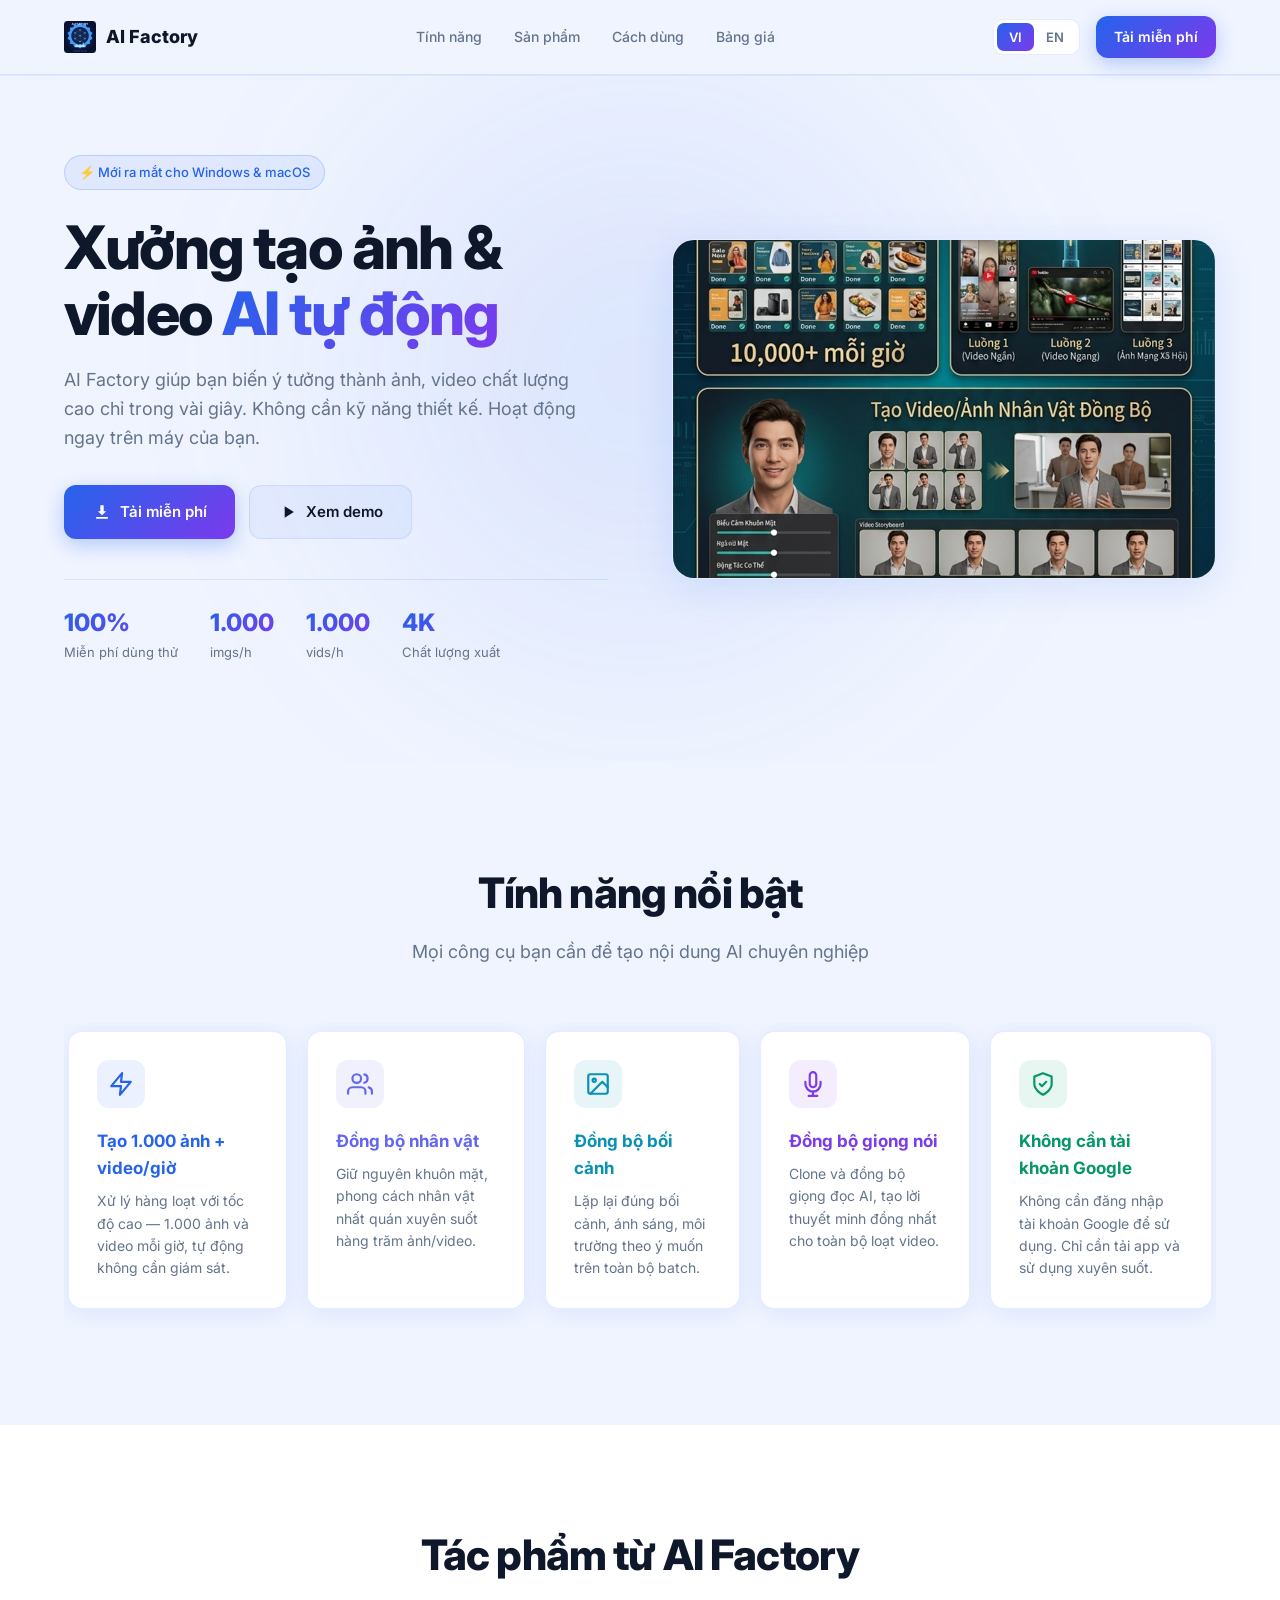
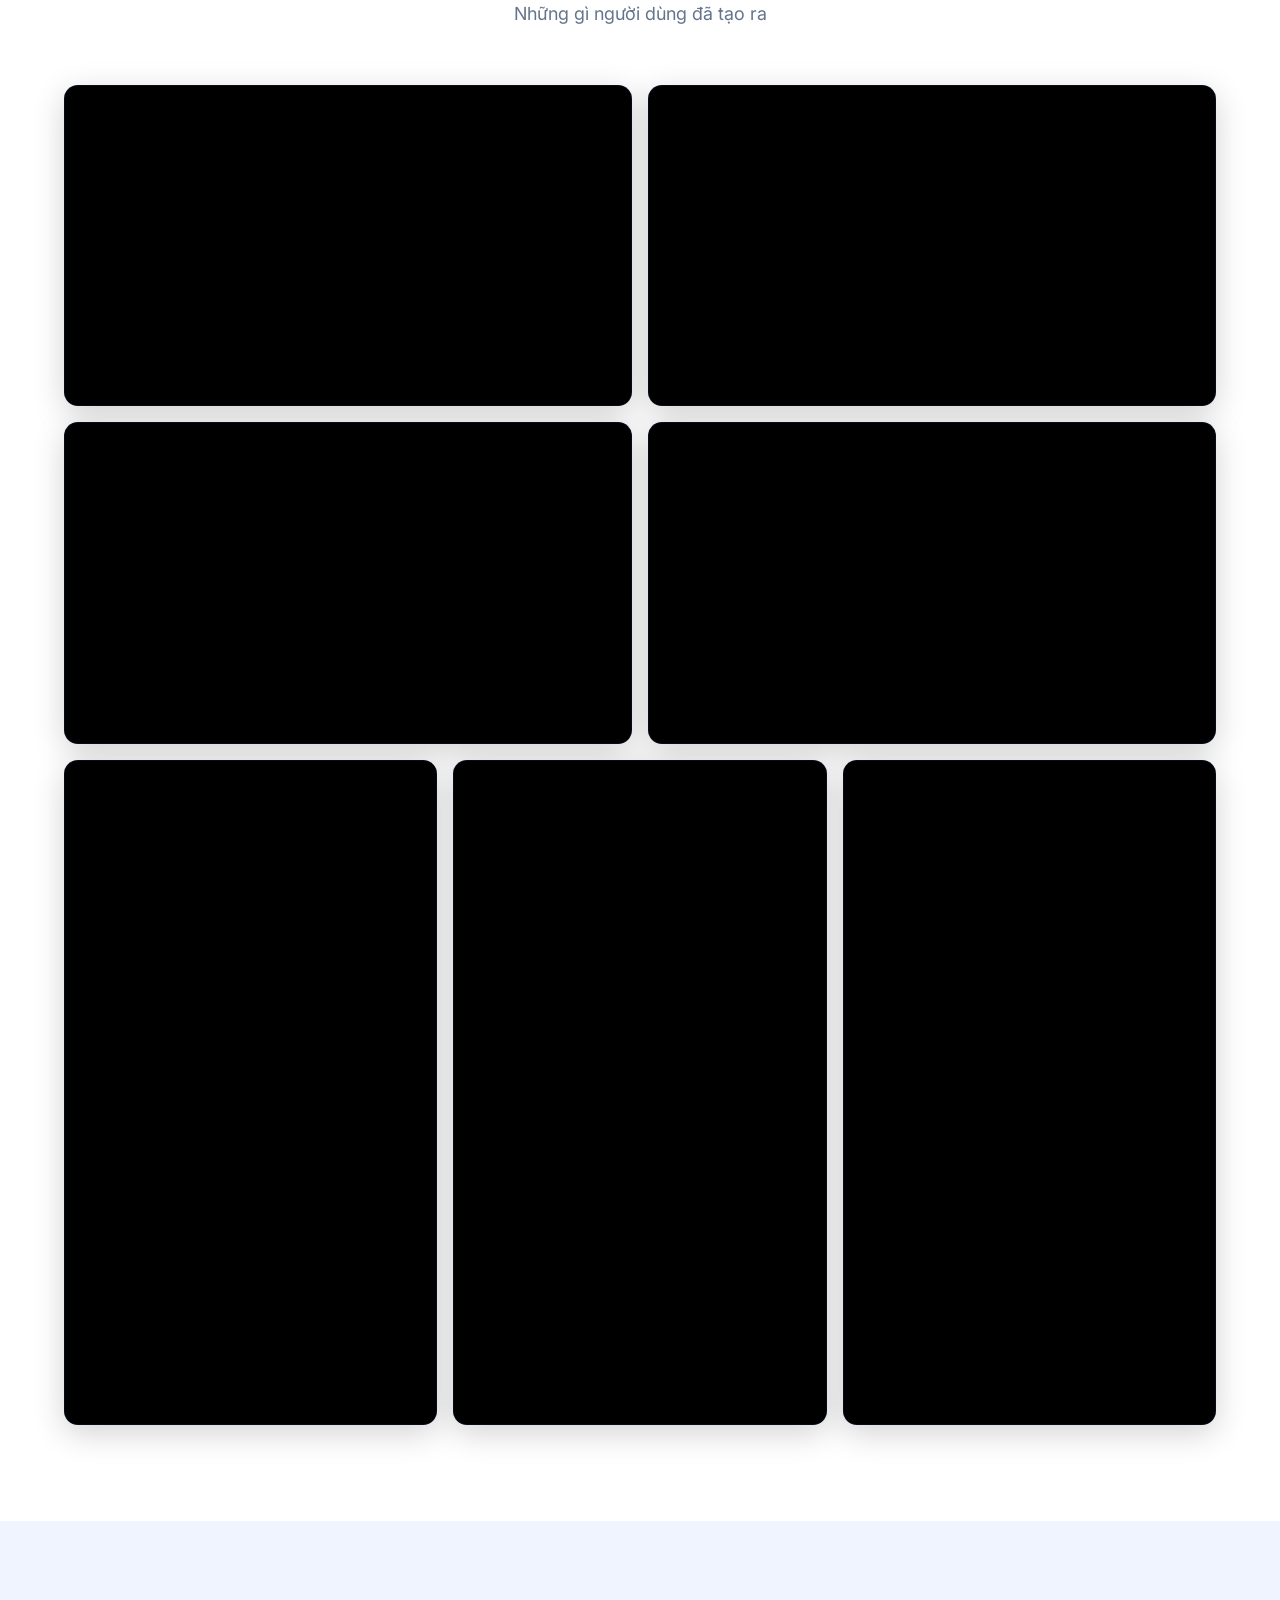
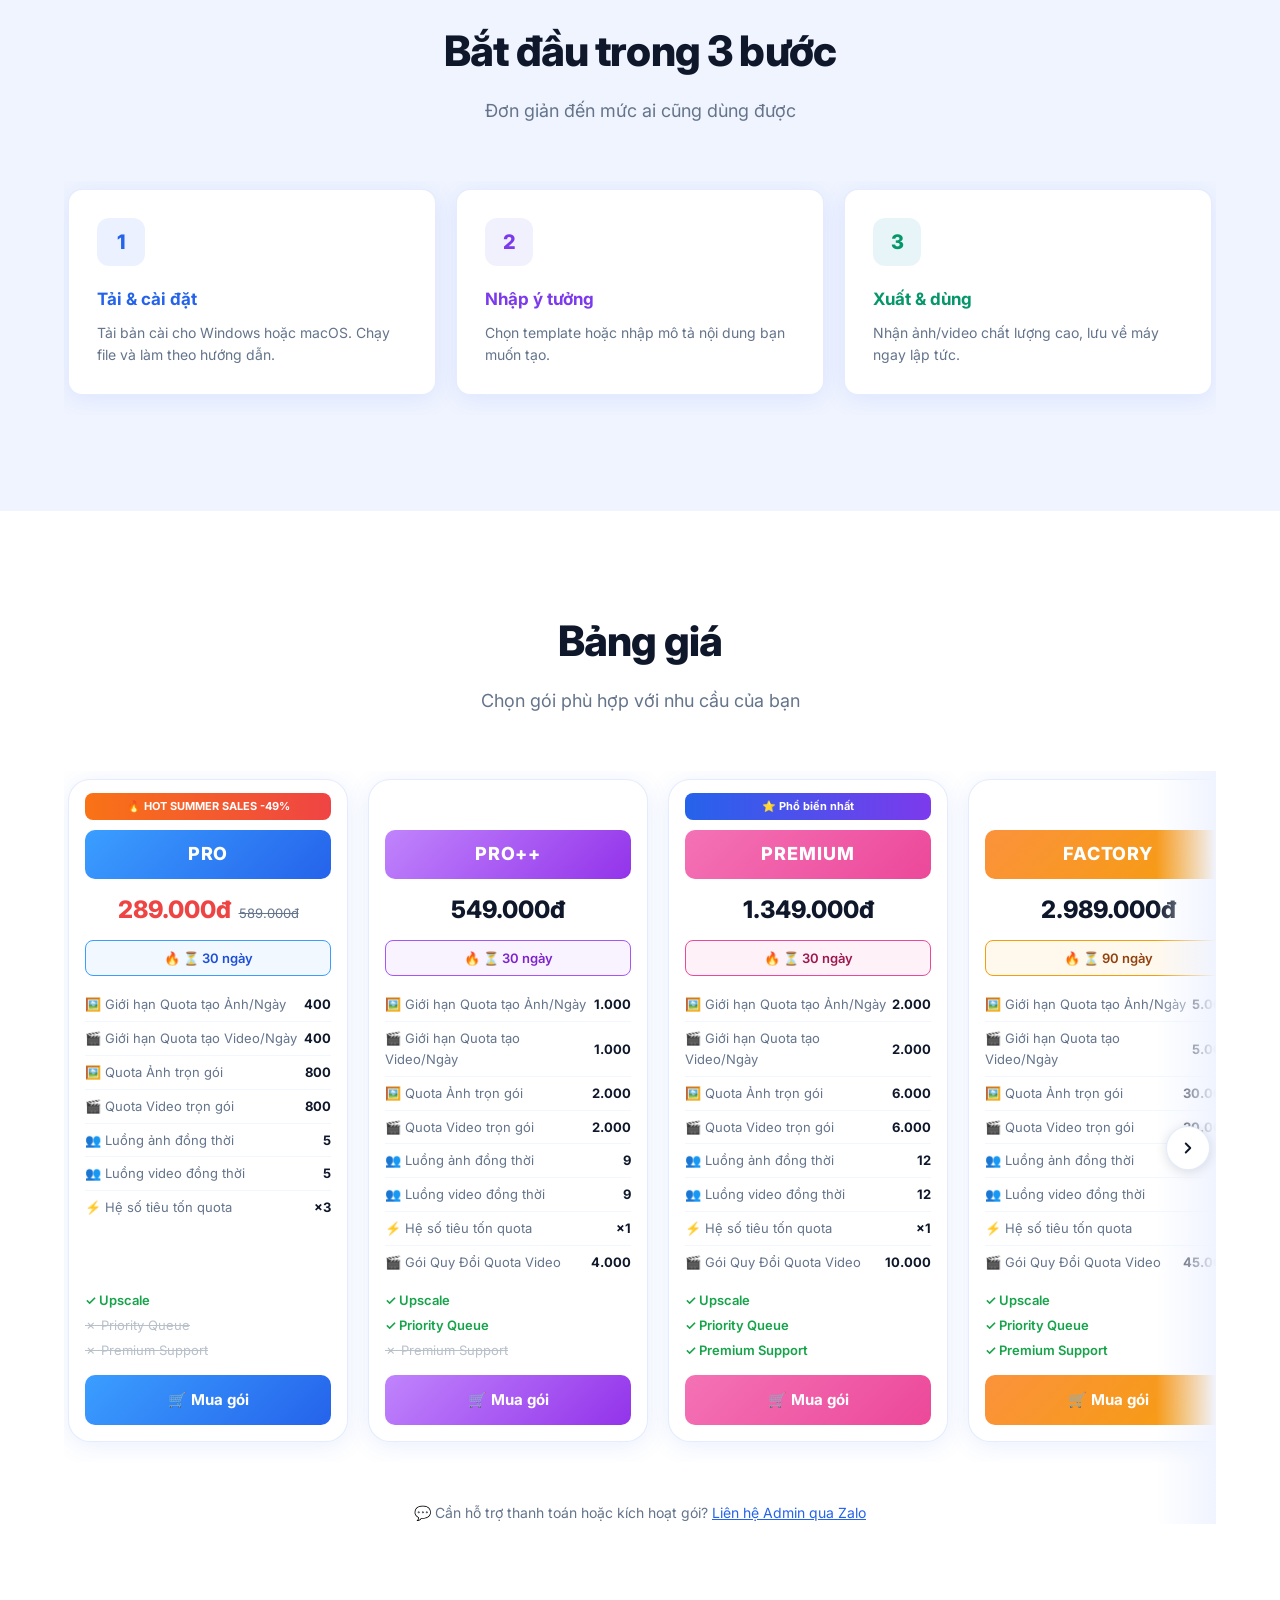
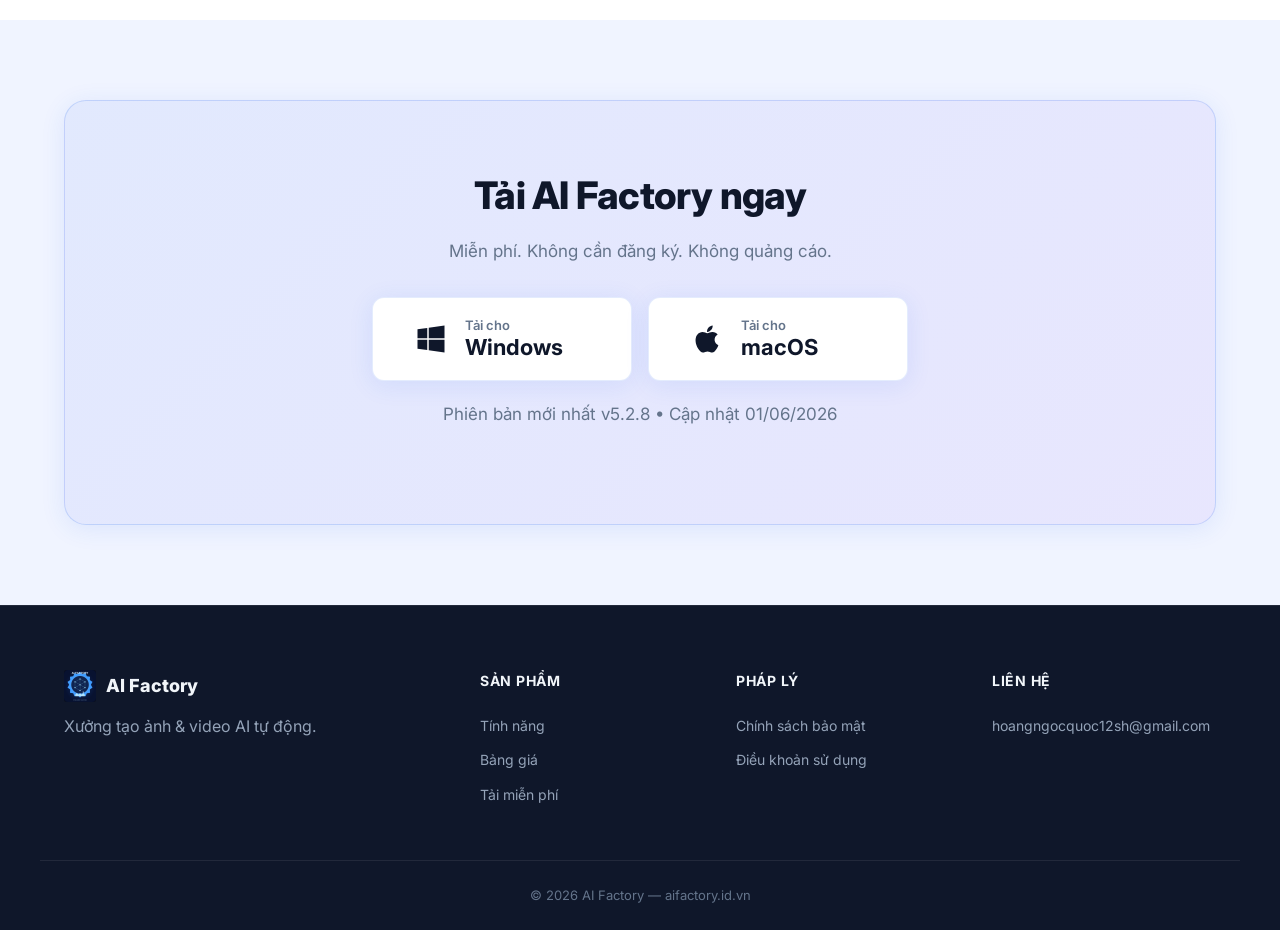
==== commit fc8bfdab: "Showcase: add 2 new landscape demo videos (2x2 grid)" ====
--- a/index.html
+++ b/index.html
@@ -149,8 +149,14 @@
         <p data-i18n="showcase.sub">Những gì người dùng đã tạo ra</p>
       </div>
 
-      <!-- Landscape videos -->
+      <!-- Landscape videos (2x2) -->
       <div class="demo-grid-landscape">
+        <div class="demo-video-wrap demo-video-wrap--land">
+          <iframe src="https://www.youtube.com/embed/_maCPnHMrBU" title="AI Factory Demo" allow="accelerometer; autoplay; clipboard-write; encrypted-media; gyroscope; picture-in-picture; web-share" allowfullscreen></iframe>
+        </div>
+        <div class="demo-video-wrap demo-video-wrap--land">
+          <iframe src="https://www.youtube.com/embed/DYDKYeMvIrg" title="AI Factory Demo" allow="accelerometer; autoplay; clipboard-write; encrypted-media; gyroscope; picture-in-picture; web-share" allowfullscreen></iframe>
+        </div>
         <div class="demo-video-wrap demo-video-wrap--land">
           <iframe src="https://www.youtube.com/embed/ySnmI4IyfjA" title="AI Factory Demo 1" allow="accelerometer; autoplay; clipboard-write; encrypted-media; gyroscope; picture-in-picture; web-share" allowfullscreen></iframe>
         </div>
@@ -493,8 +499,6 @@
       <div class="pay-actions">
         <button class="pay-btn pay-btn--copy" id="payCopyAcc">📋 Sao chép số TK</button>
         <button class="pay-btn pay-btn--copy" id="payCopyContent">📋 Sao chép nội dung</button>
-        <a href="https://zalo.me/g/z2cntcd5tj2uvuywul2" class="pay-btn pay-btn--done" target="_blank" rel="noopener">✅ Tôi đã chuyển khoản</a>
-        <button class="pay-btn pay-btn--close" id="payCloseBtn">✖ Đóng</button>
       </div>
     </div>
   </div>
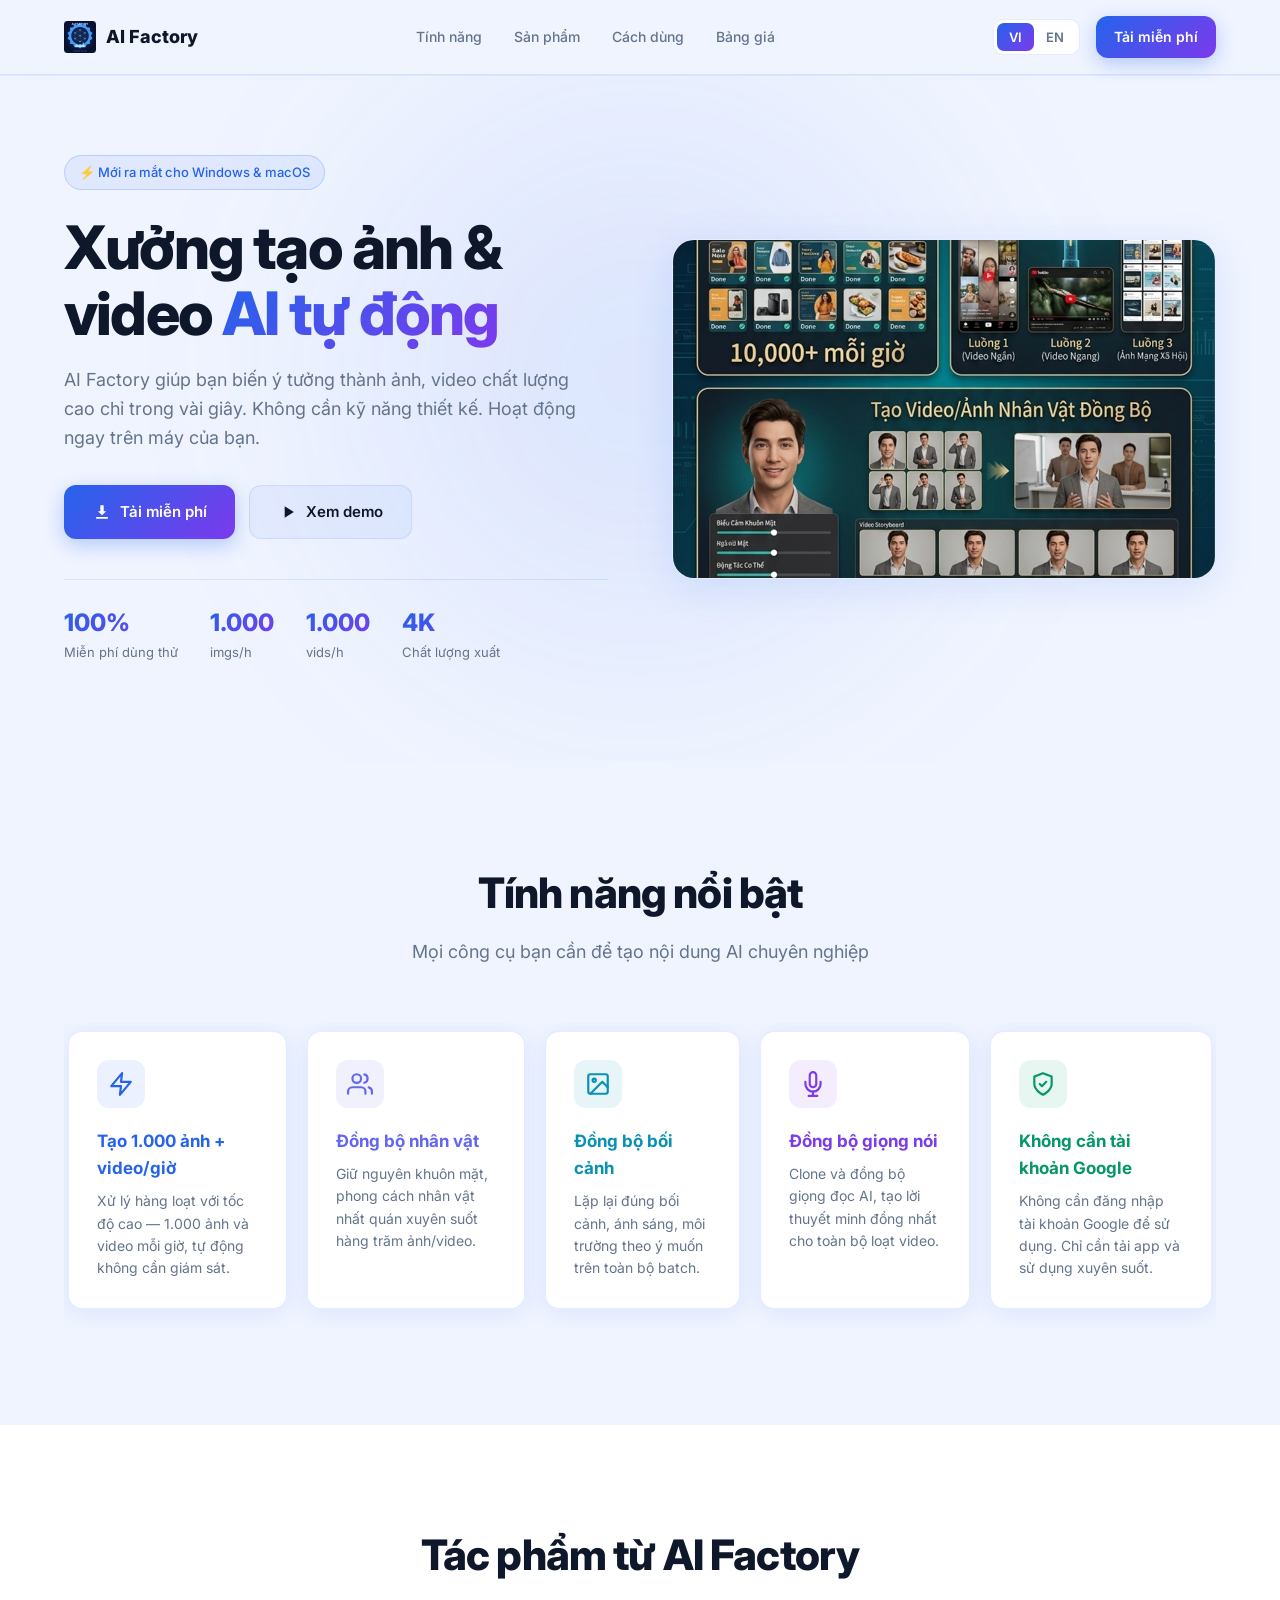
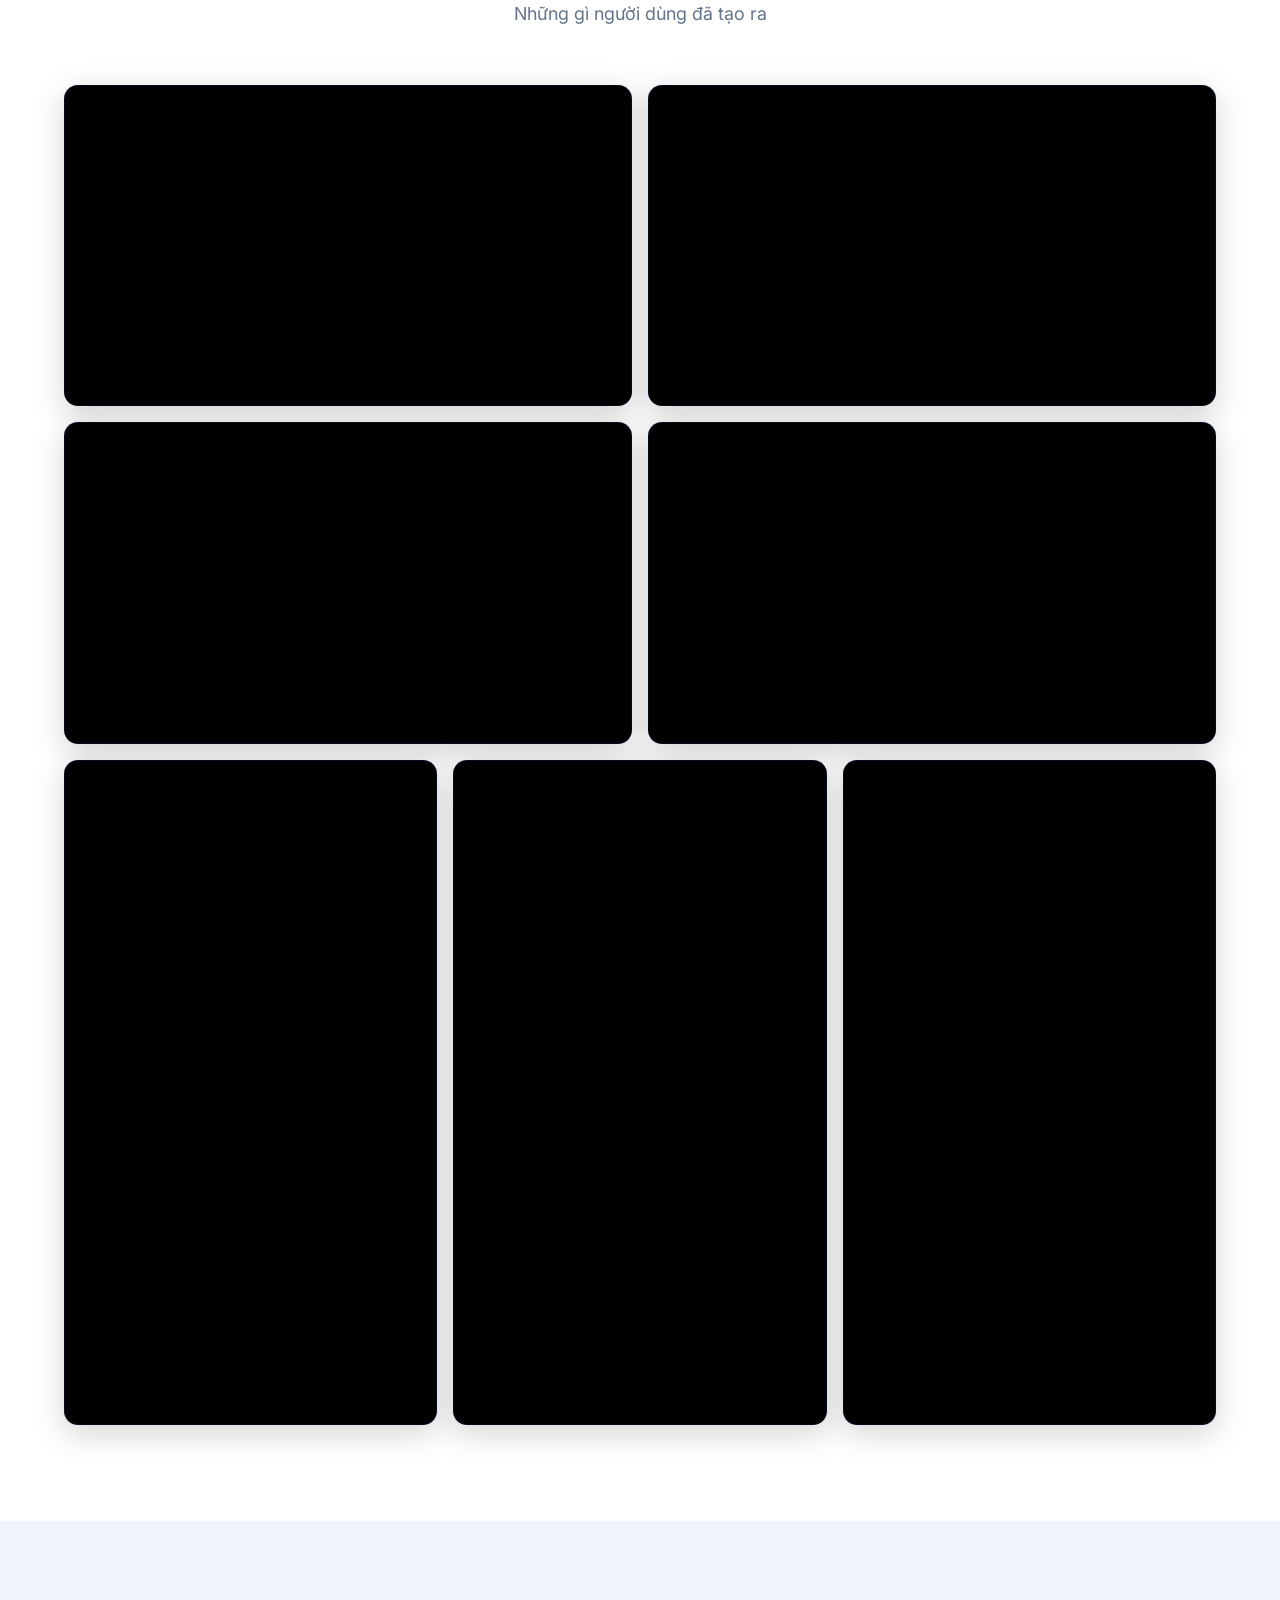
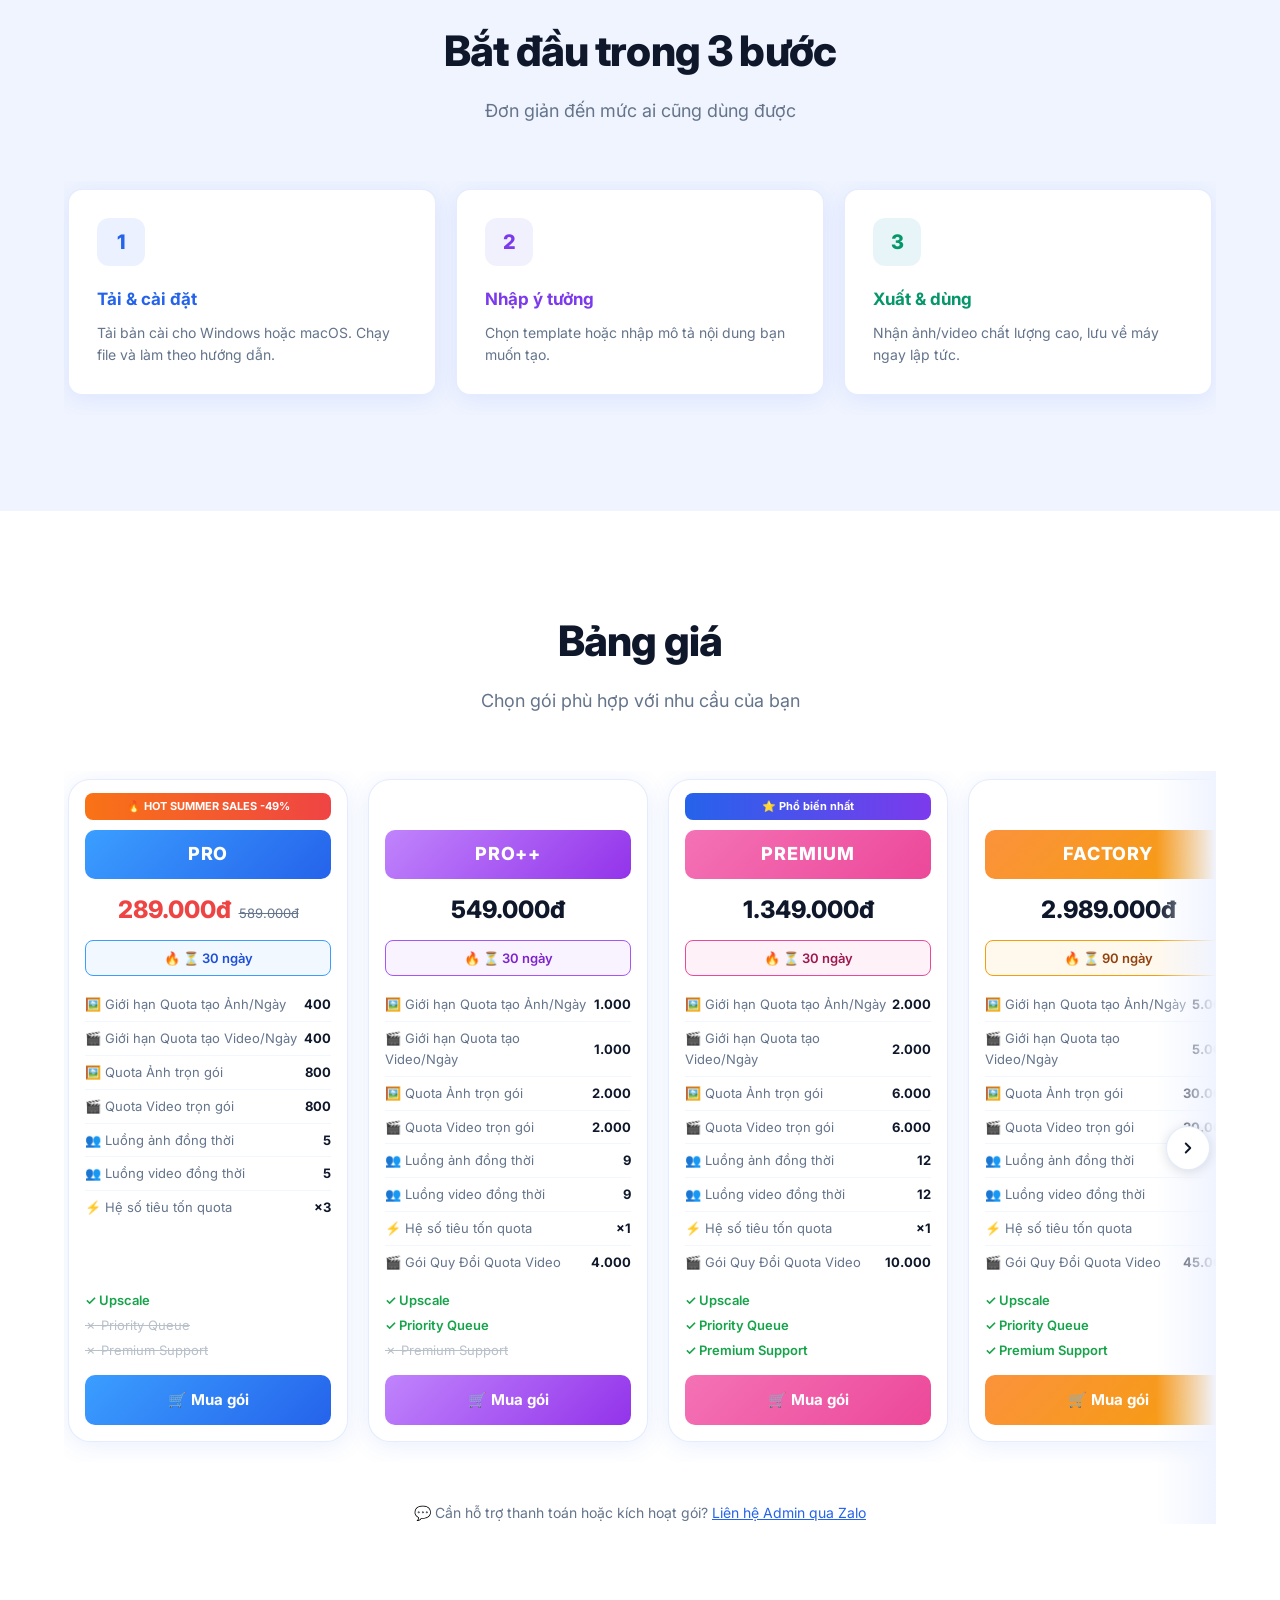
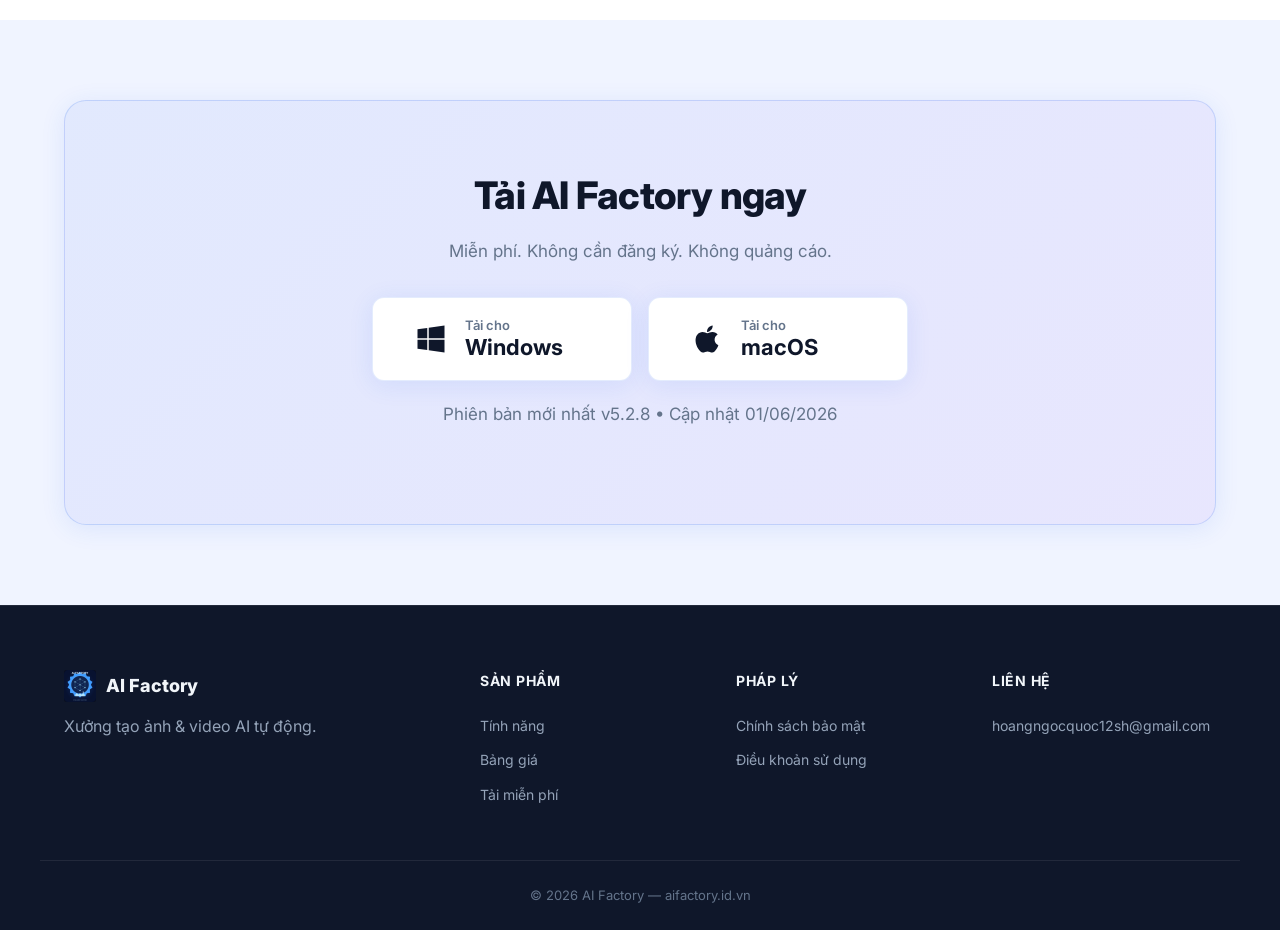
==== commit 650abbde: "Đổi 'Sản phẩm' thành 'Demo', 'Tác phẩm từ AI Factory' thành 'Demo AI Factory'" ====
--- a/index.html
+++ b/index.html
@@ -34,7 +34,7 @@
 
       <nav class="nav" id="nav">
         <a href="#features" data-i18n="nav.features">Tính năng</a>
-        <a href="#showcase" data-i18n="nav.showcase">Showcase</a>
+        <a href="#showcase" data-i18n="nav.showcase">Demo</a>
         <a href="#how" data-i18n="nav.how">Cách dùng</a>
         <a href="#pricing" data-i18n="nav.pricing">Bảng giá</a>
       </nav>
@@ -145,7 +145,7 @@
   <section class="section section-alt" id="showcase">
     <div class="container">
       <div class="section-head">
-        <h2 data-i18n="showcase.title">Tác phẩm từ AI Factory</h2>
+        <h2 data-i18n="showcase.title">Demo AI Factory</h2>
         <p data-i18n="showcase.sub">Những gì người dùng đã tạo ra</p>
       </div>
 
@@ -451,7 +451,7 @@
 
       <div class="footer-links">
         <div>
-          <h4 data-i18n="footer.product">Sản phẩm</h4>
+          <h4 data-i18n="footer.product">Demo</h4>
           <a href="#features" data-i18n="nav.features">Tính năng</a>
           <a href="#pricing" data-i18n="nav.pricing">Bảng giá</a>
           <a href="#download" data-i18n="cta.download">Tải miễn phí</a>
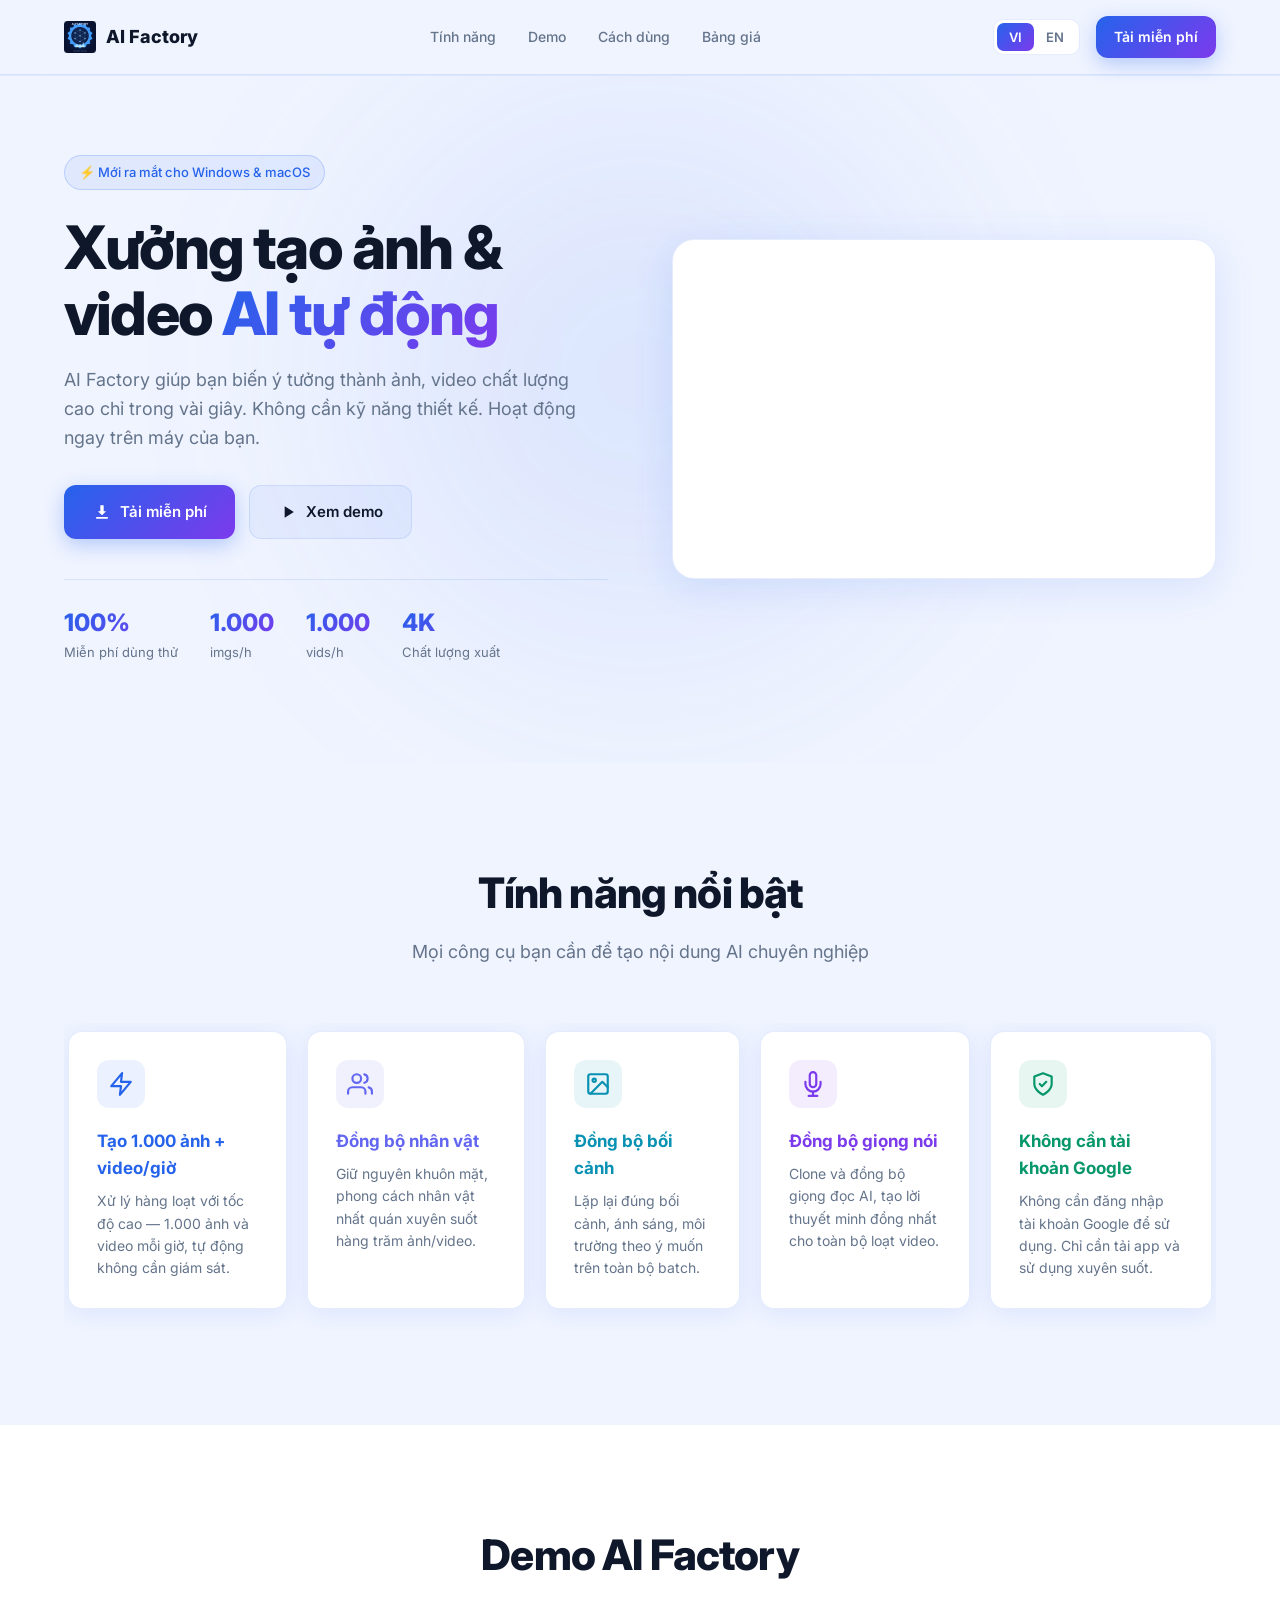
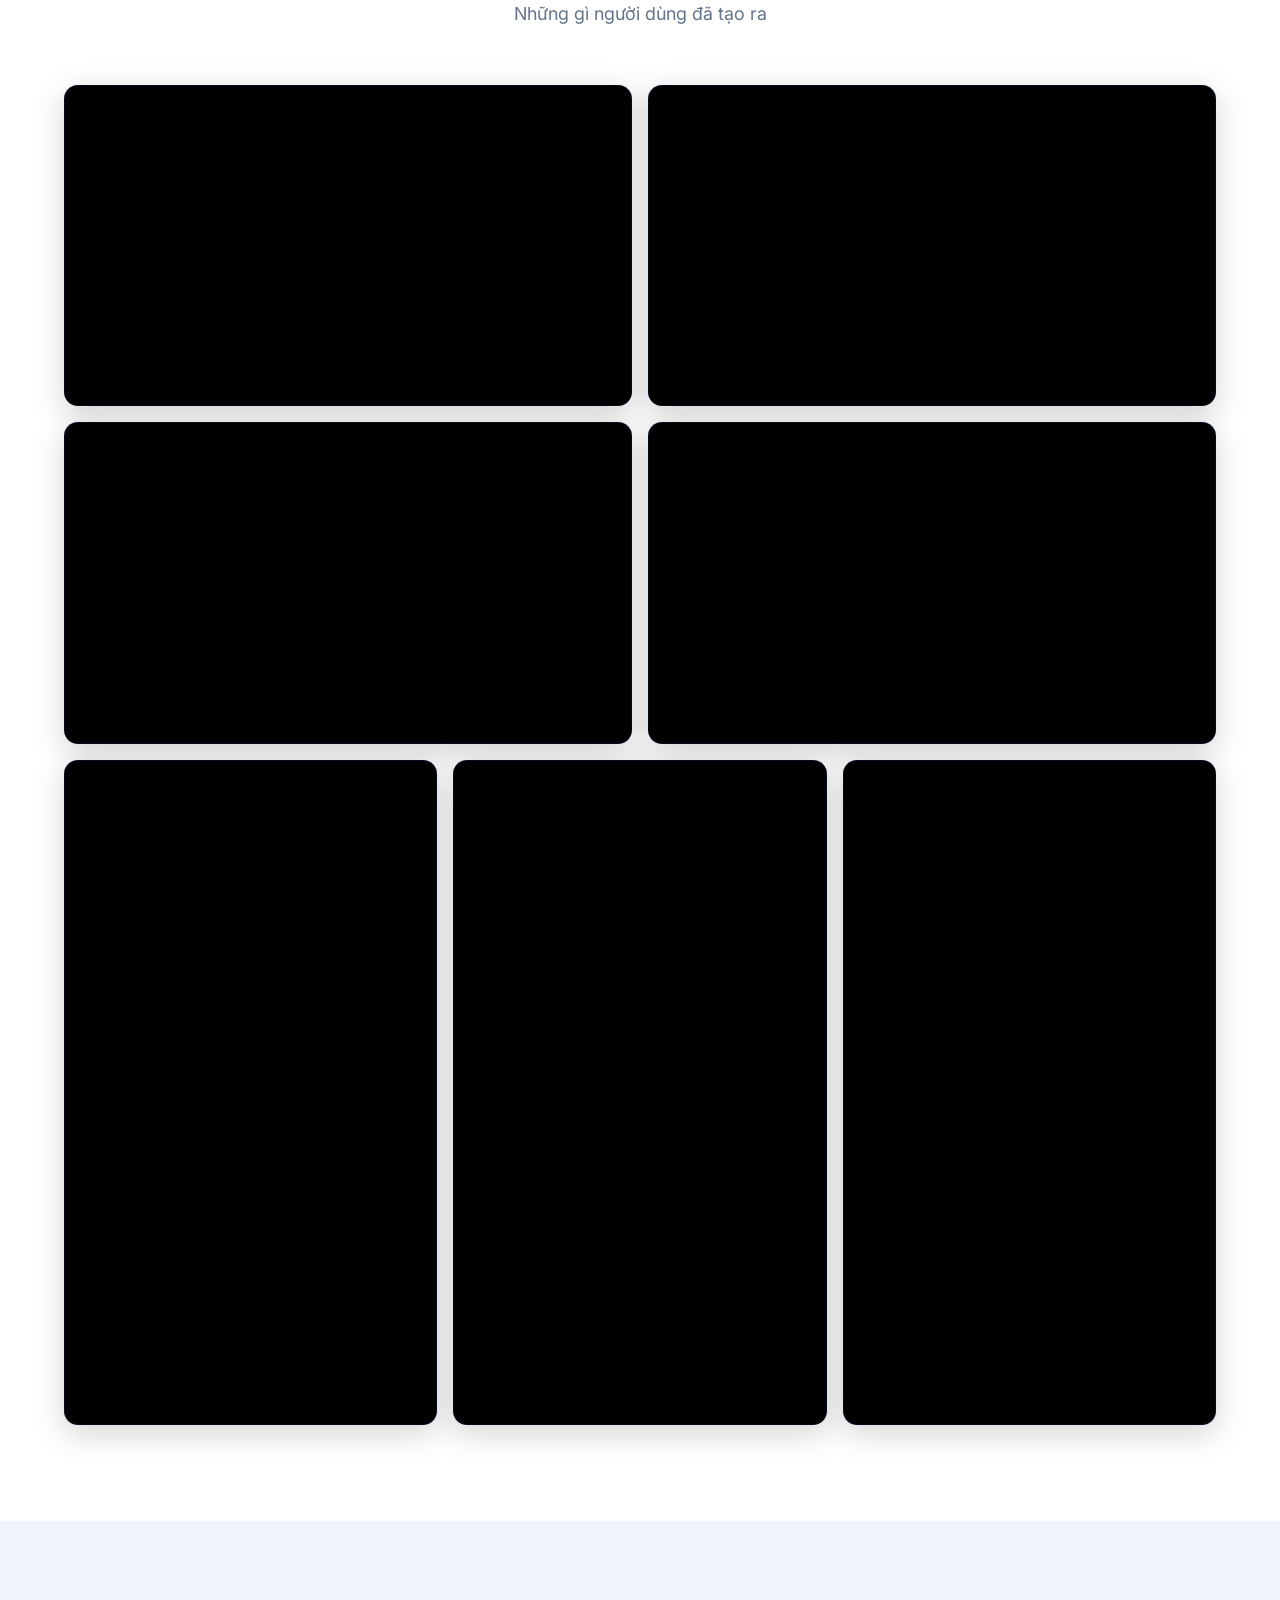
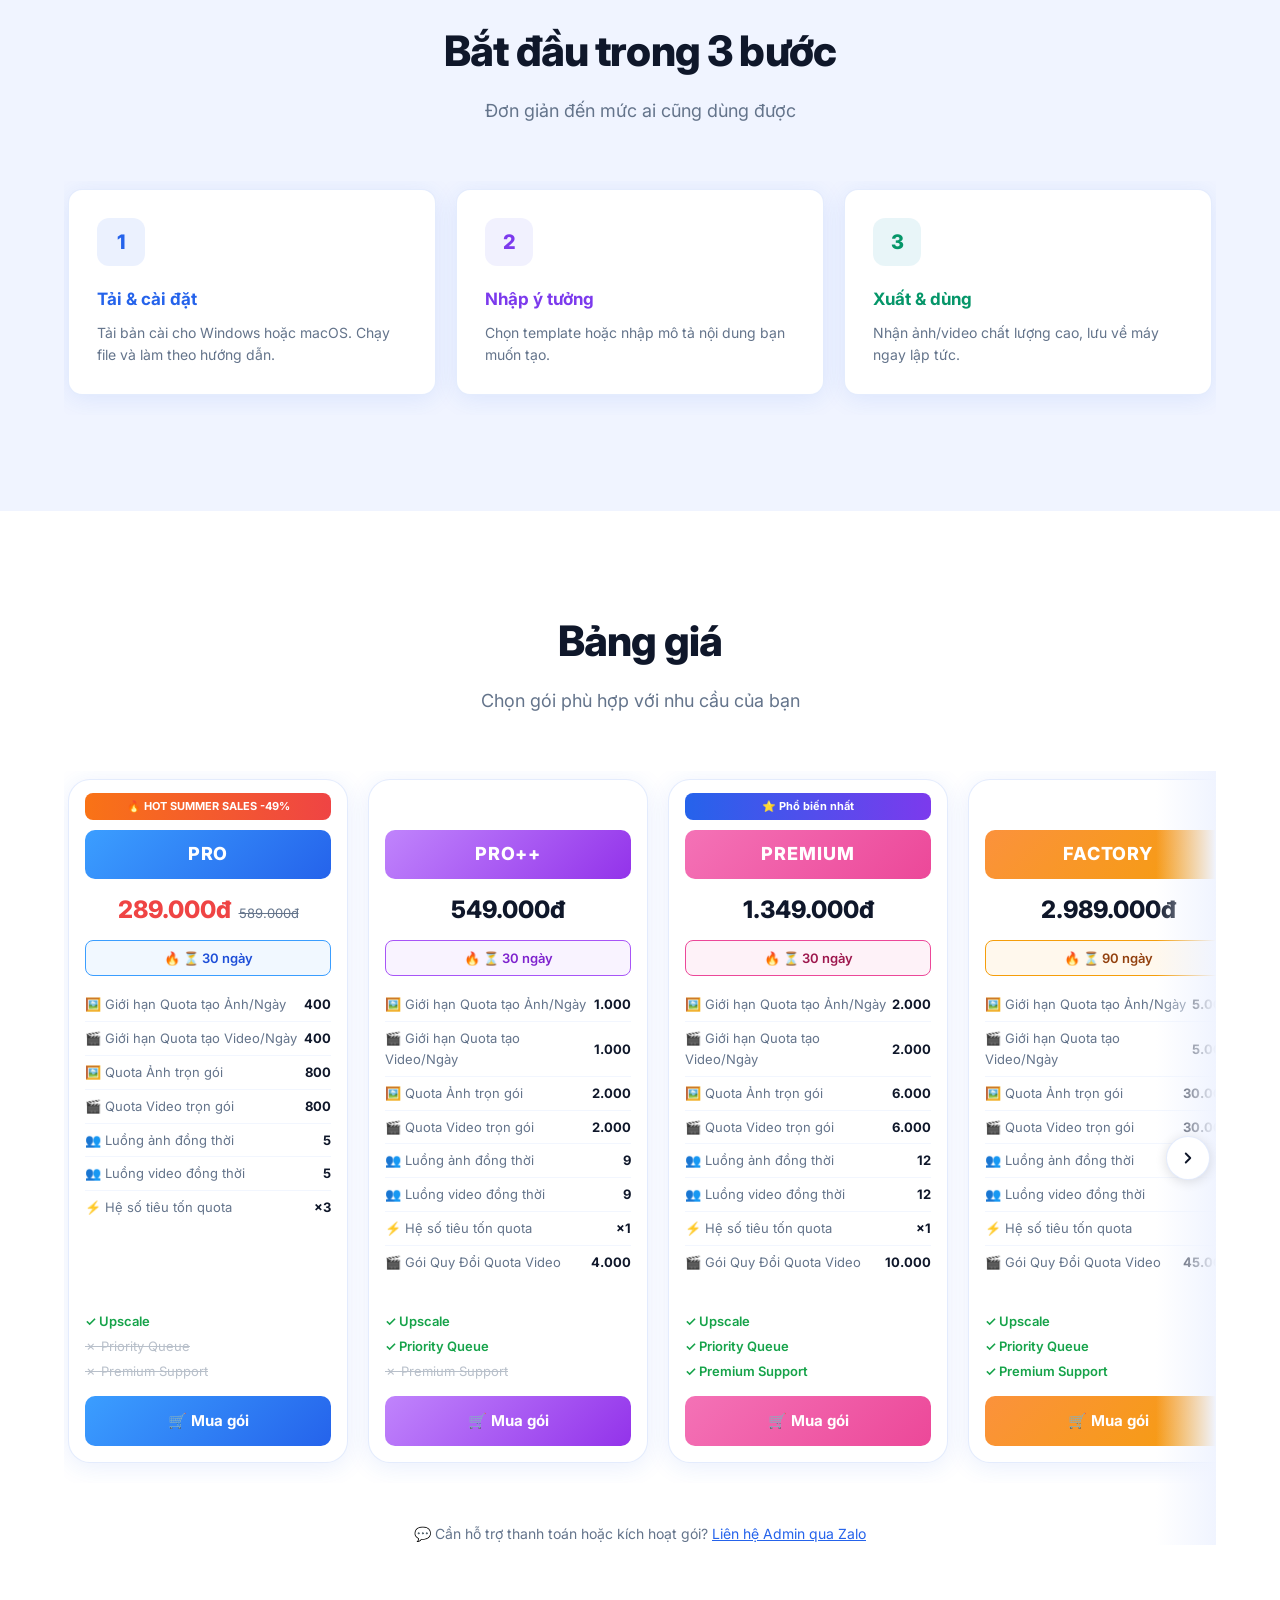
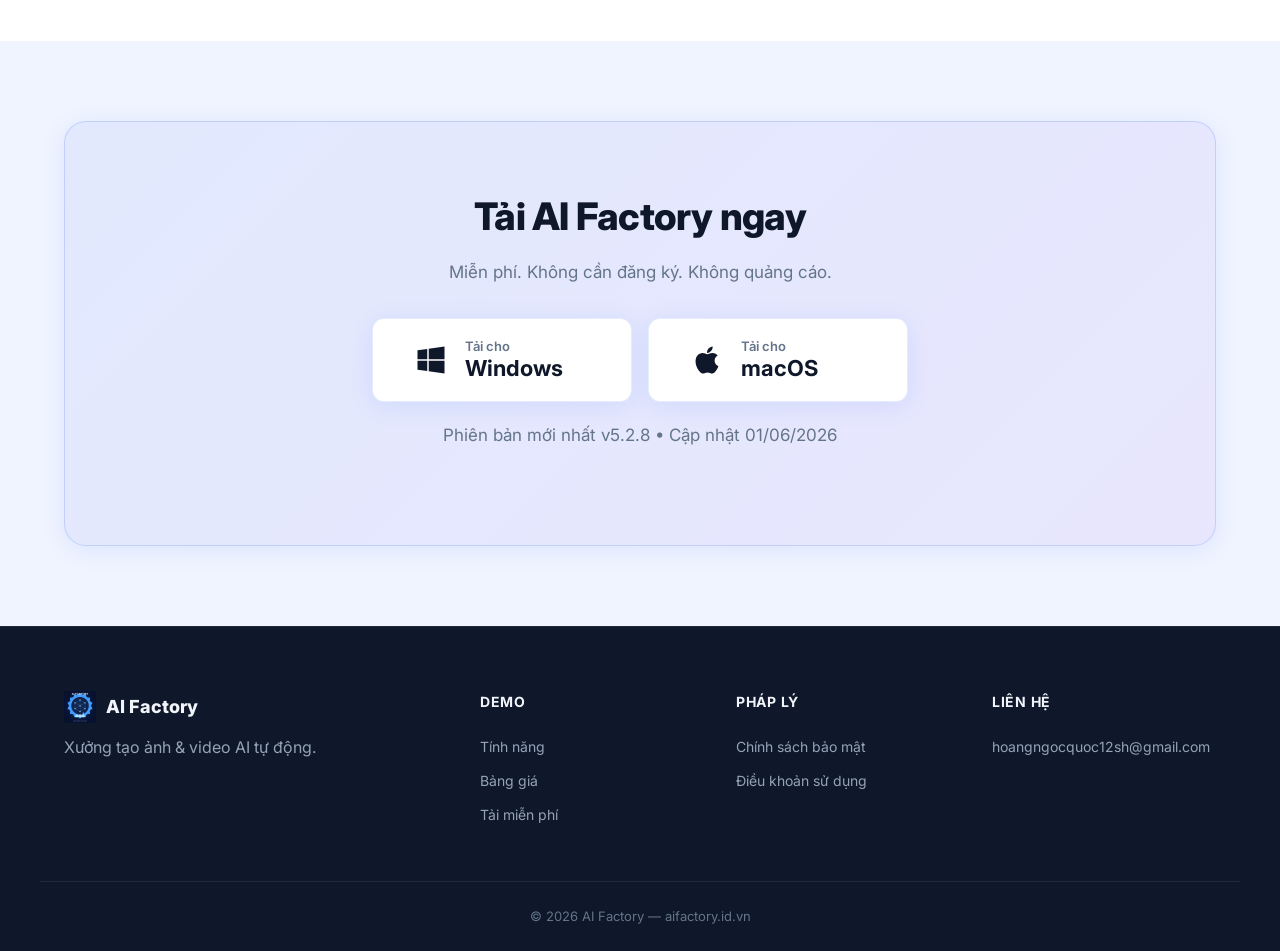
==== commit 96e90983: "Hero: YouTube iframe; i18n: sync Demo wording; Pricing: add Priority lane row to DN cards" ====
--- a/index.html
+++ b/index.html
@@ -85,9 +85,7 @@
 
       <div class="hero-visual">
         <div class="hero-video-wrap">
-          <video autoplay muted loop playsinline poster="assets/images/login_hero.png">
-            <source src="assets/videos/demo.mp4" type="video/mp4" />
-          </video>
+          <iframe src="https://www.youtube.com/embed/_maCPnHMrBU?autoplay=1&mute=1&loop=1&playlist=_maCPnHMrBU&controls=0&modestbranding=1&rel=0&playsinline=1" title="AI Factory Demo" allow="accelerometer; autoplay; clipboard-write; encrypted-media; gyroscope; picture-in-picture; web-share" allowfullscreen></iframe>
         </div>
       </div>
     </div>
@@ -362,6 +360,7 @@
             <li><span>👥 Luồng ảnh đồng thời</span><strong>12</strong></li>
             <li><span>👥 Luồng video đồng thời</span><strong>12</strong></li>
             <li><span>⚡ Hệ số tiêu tốn quota</span><strong>×1</strong></li>
+            <li><span>🅿️ Ưu tiên luồng P cho Doanh nghiệp</span><strong>✓</strong></li>
           </ul>
           <div class="pricing-perks">
             <span>✓ Upscale</span>
@@ -389,6 +388,7 @@
             <li><span>👥 Luồng ảnh đồng thời</span><strong>12</strong></li>
             <li><span>👥 Luồng video đồng thời</span><strong>12</strong></li>
             <li><span>⚡ Hệ số tiêu tốn quota</span><strong>×1</strong></li>
+            <li><span>🅿️ Ưu tiên luồng P cho Doanh nghiệp</span><strong>✓</strong></li>
           </ul>
           <div class="pricing-perks">
             <span>✓ Upscale</span>
--- a/assets/css/style.css
+++ b/assets/css/style.css
@@ -246,7 +246,8 @@
   aspect-ratio: 16/10;
   background: var(--surface);
 }
-.hero-video-wrap video { width: 100%; height: 100%; object-fit: cover; }
+.hero-video-wrap video,
+.hero-video-wrap iframe { width: 100%; height: 100%; object-fit: cover; border: 0; display: block; }
 
 /* ===== Cards / Features ===== */
 .card {
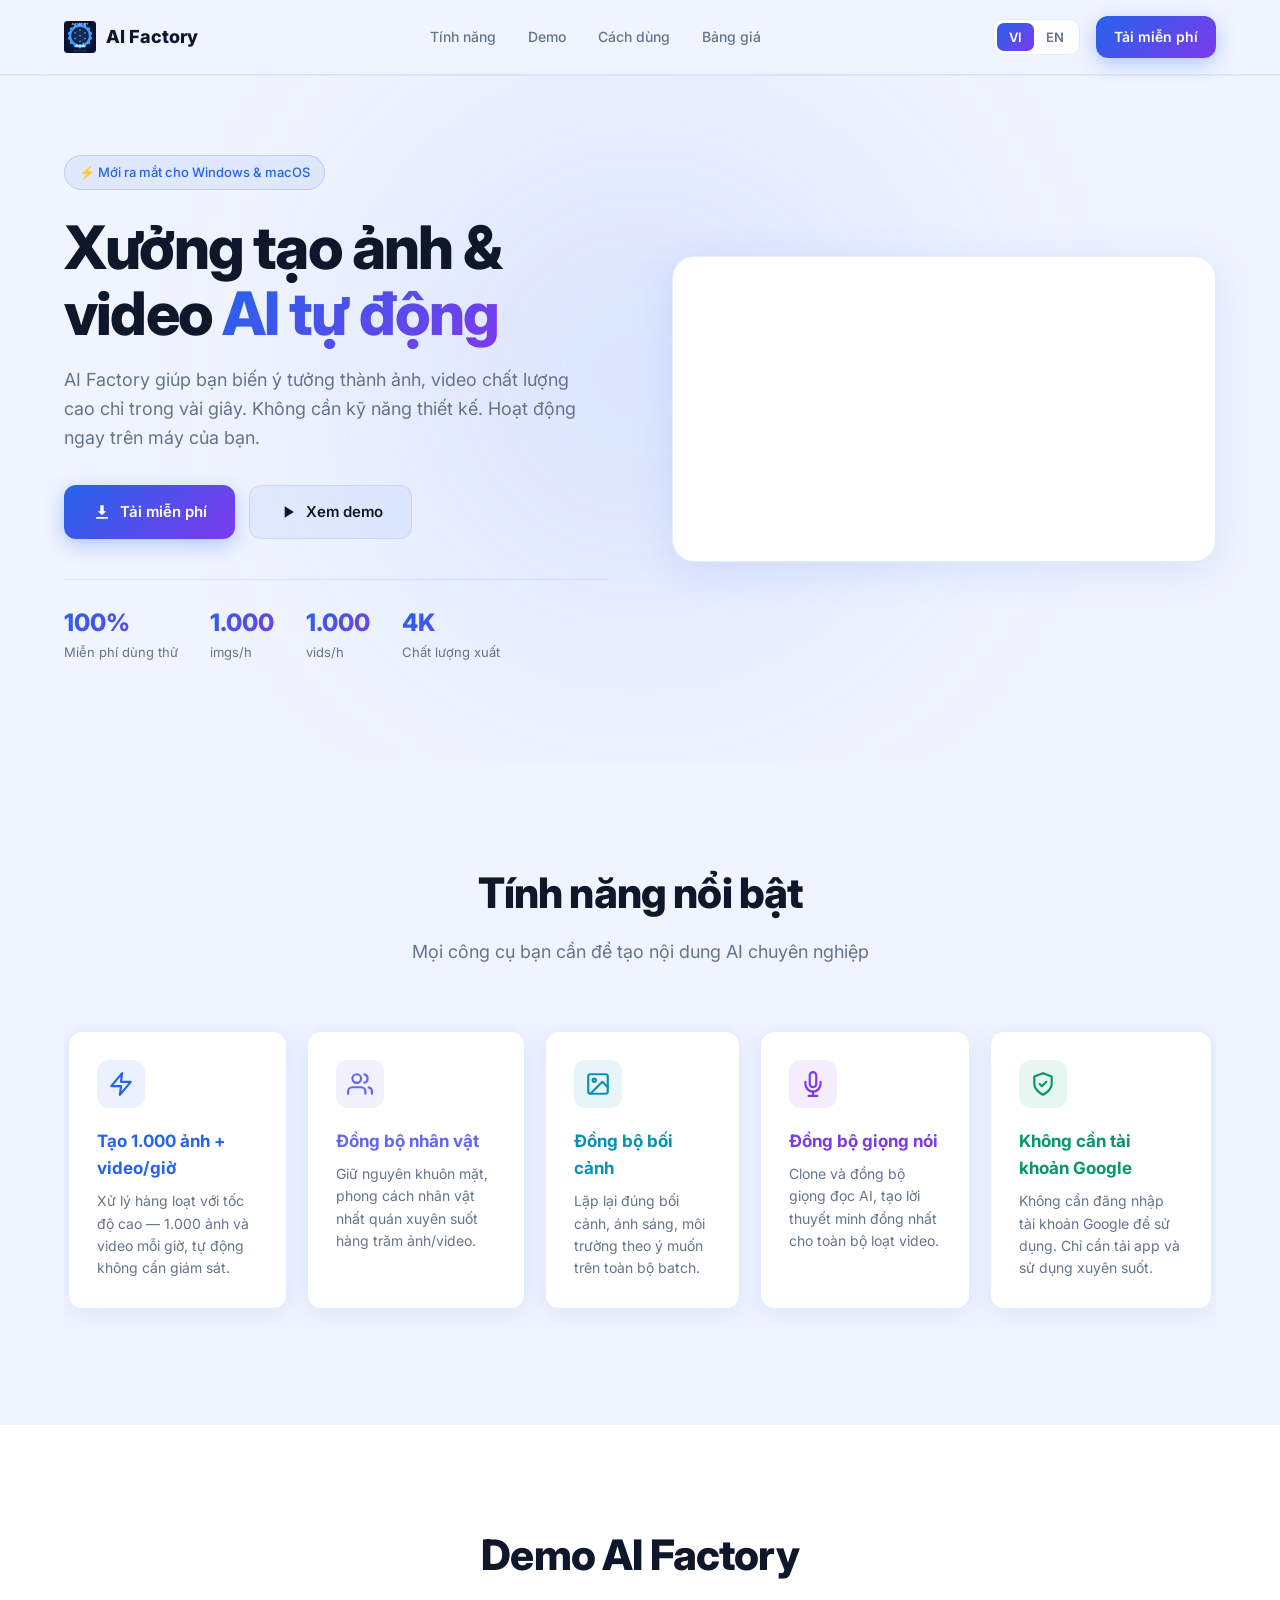
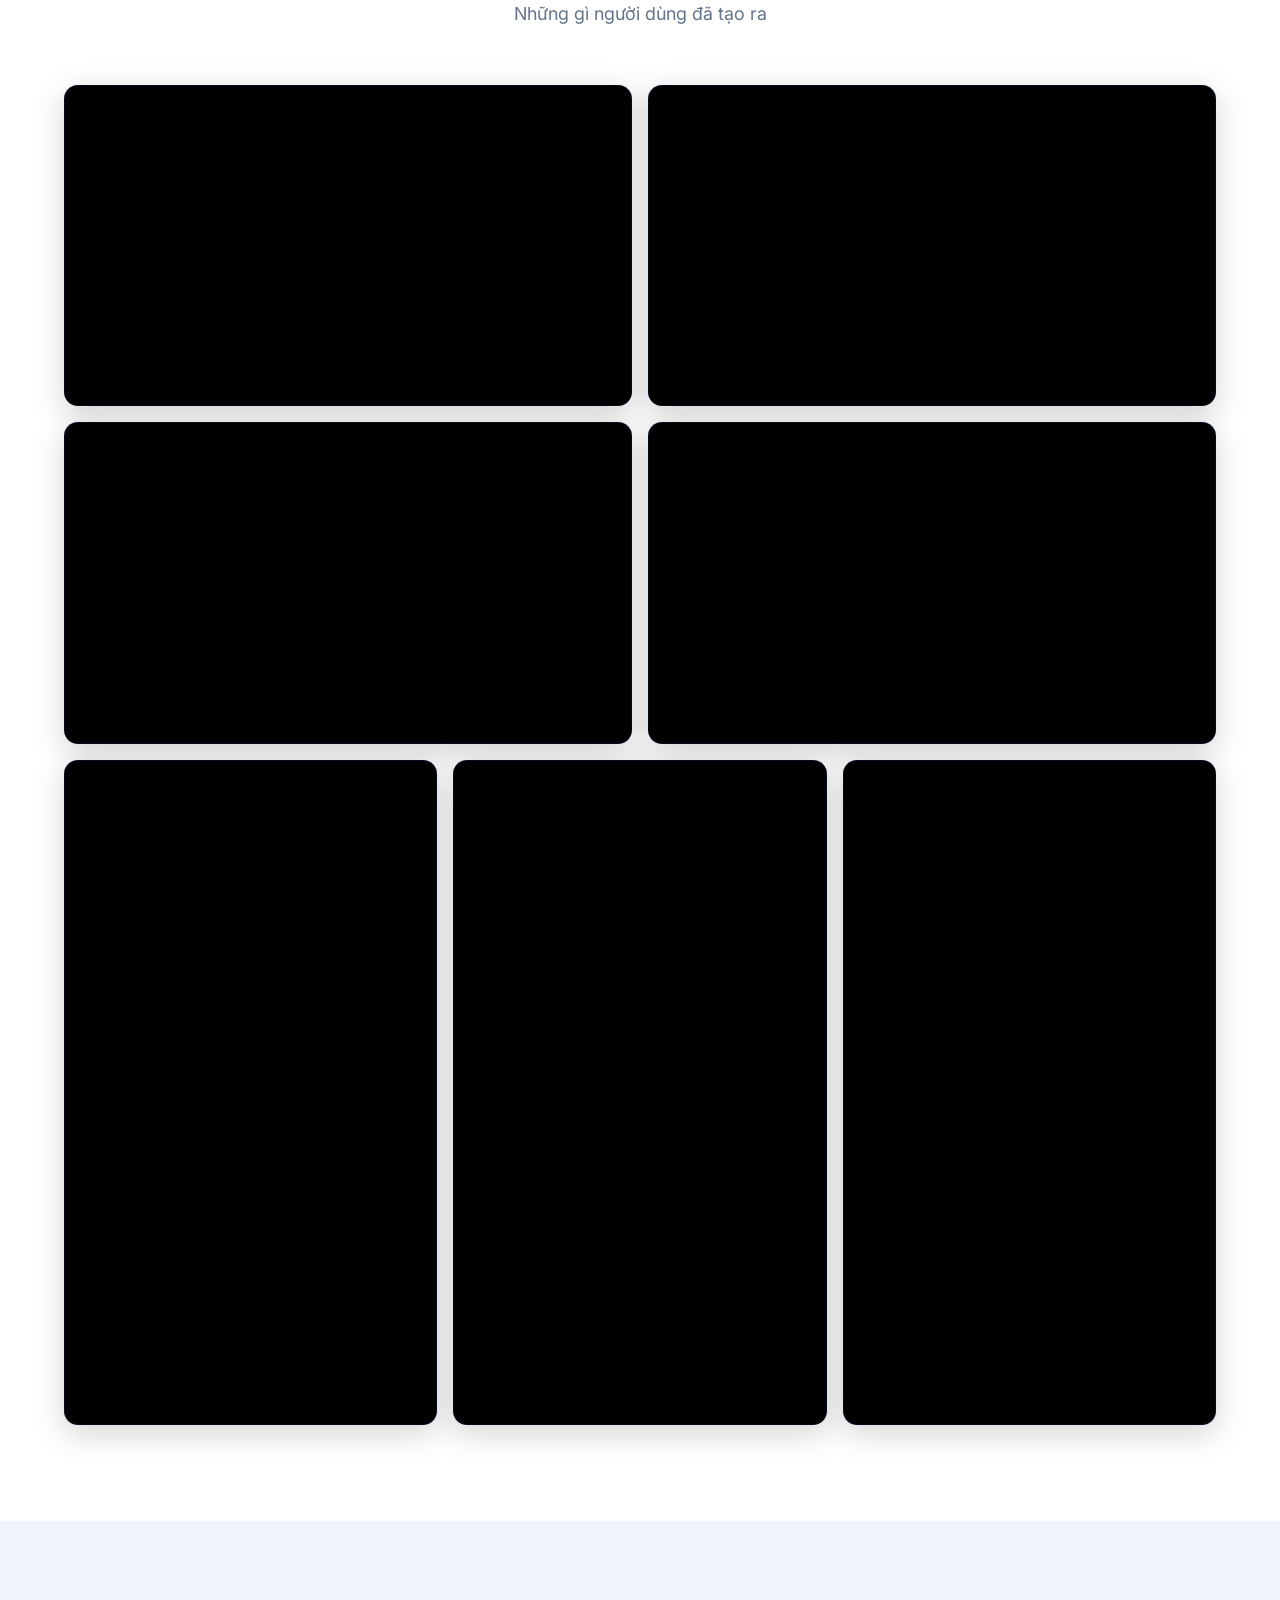
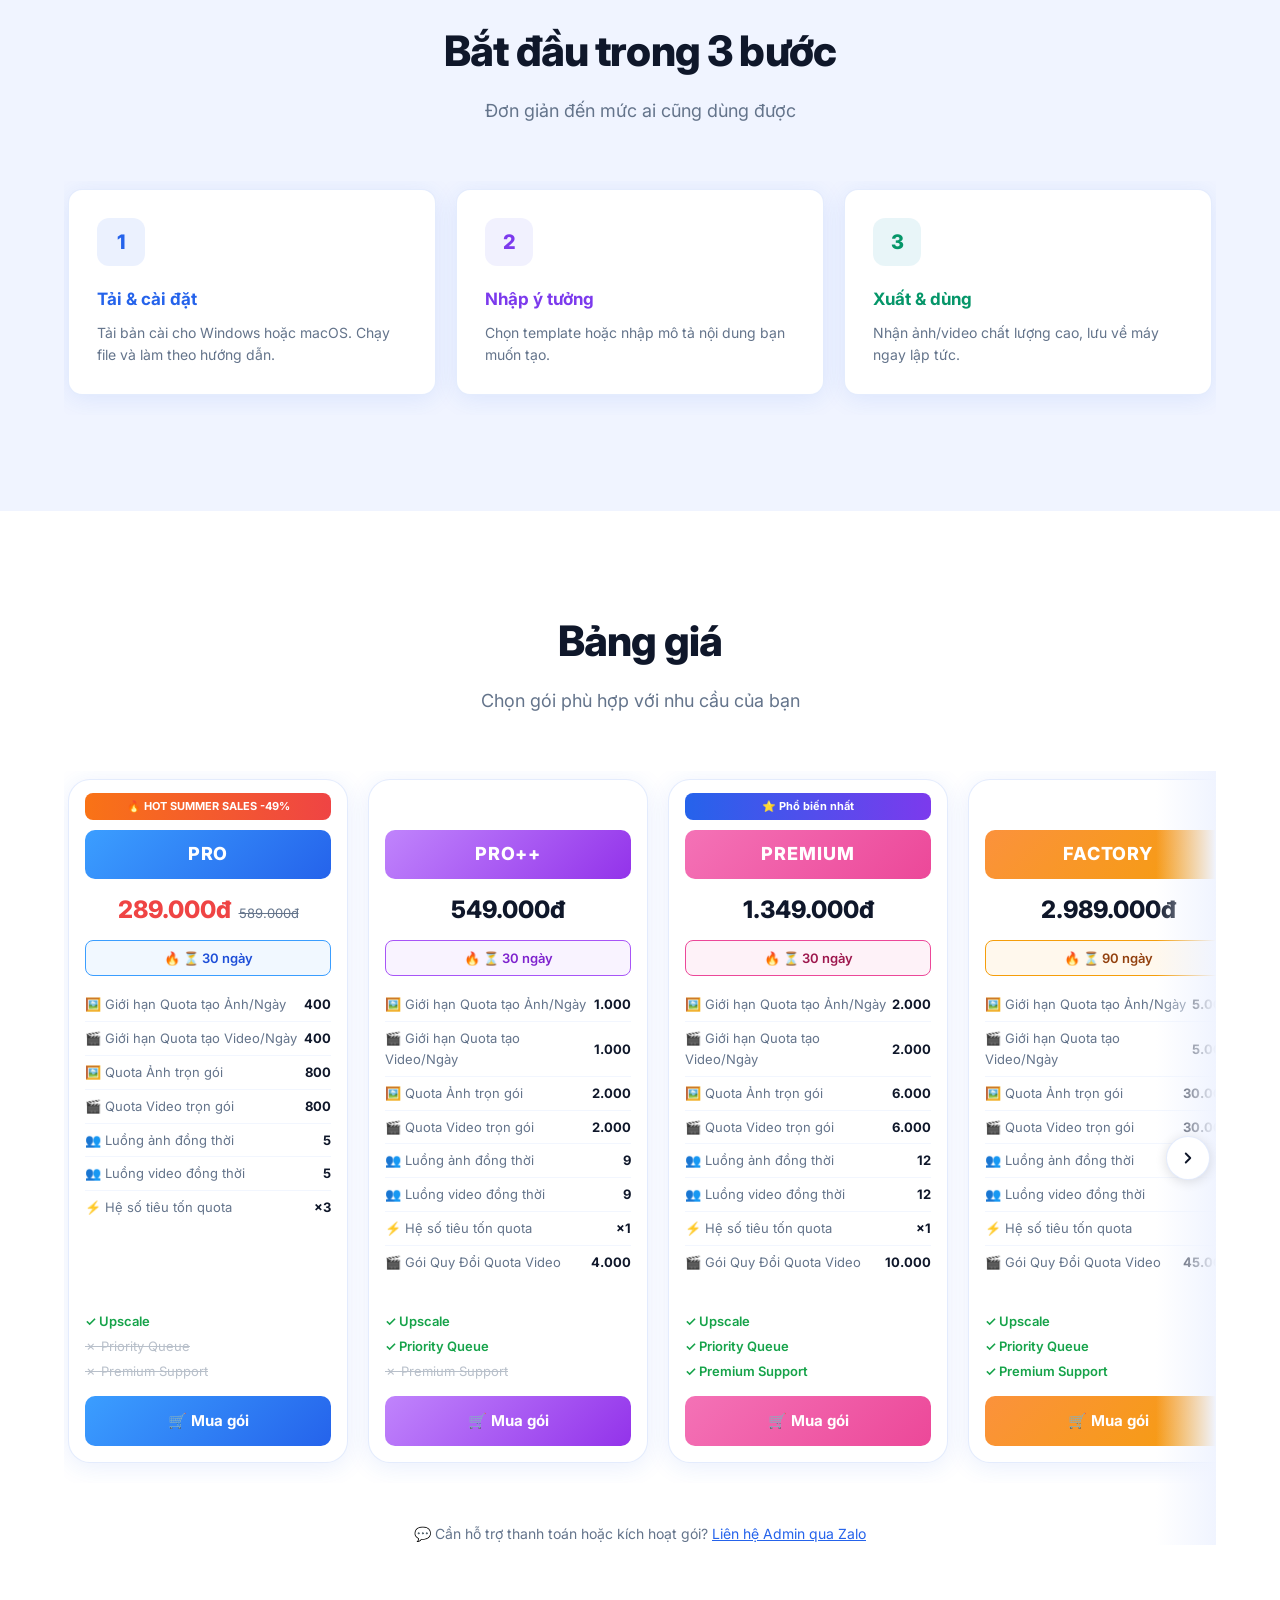
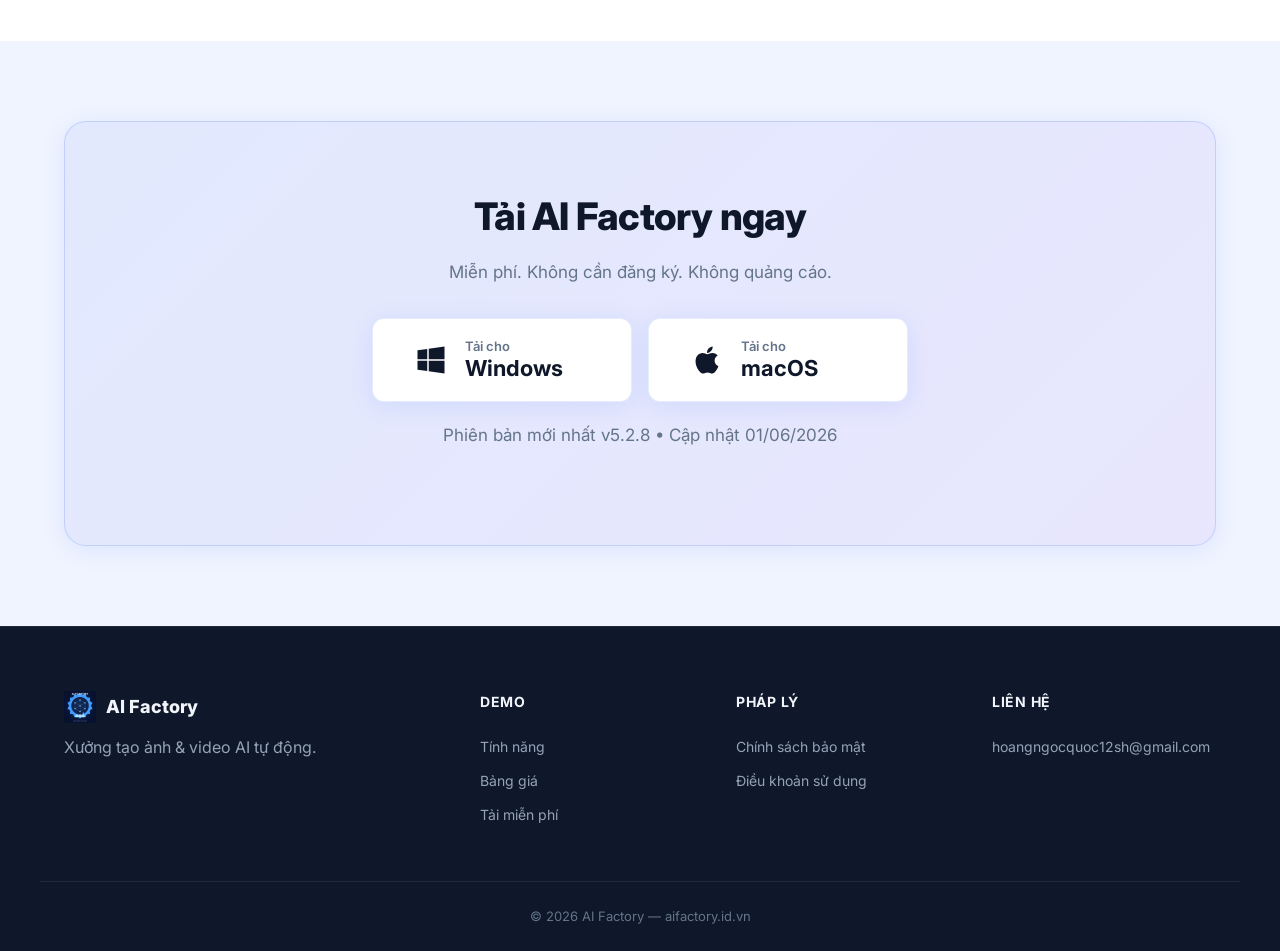
==== commit b021a85f: "Hero: swap demo video to y6WgyZQUYkE; switch wrap to 16:9" ====
--- a/index.html
+++ b/index.html
@@ -85,7 +85,7 @@
 
       <div class="hero-visual">
         <div class="hero-video-wrap">
-          <iframe src="https://www.youtube.com/embed/_maCPnHMrBU?autoplay=1&mute=1&loop=1&playlist=_maCPnHMrBU&controls=0&modestbranding=1&rel=0&playsinline=1" title="AI Factory Demo" allow="accelerometer; autoplay; clipboard-write; encrypted-media; gyroscope; picture-in-picture; web-share" allowfullscreen></iframe>
+          <iframe src="https://www.youtube.com/embed/y6WgyZQUYkE?autoplay=1&mute=1&loop=1&playlist=y6WgyZQUYkE&controls=0&modestbranding=1&rel=0&playsinline=1" title="AI Factory Demo" allow="accelerometer; autoplay; clipboard-write; encrypted-media; gyroscope; picture-in-picture; web-share" allowfullscreen></iframe>
         </div>
       </div>
     </div>
--- a/assets/css/style.css
+++ b/assets/css/style.css
@@ -243,7 +243,7 @@
   overflow: hidden;
   box-shadow: var(--shadow-md);
   border: 1px solid var(--border);
-  aspect-ratio: 16/10;
+  aspect-ratio: 16/9;
   background: var(--surface);
 }
 .hero-video-wrap video,
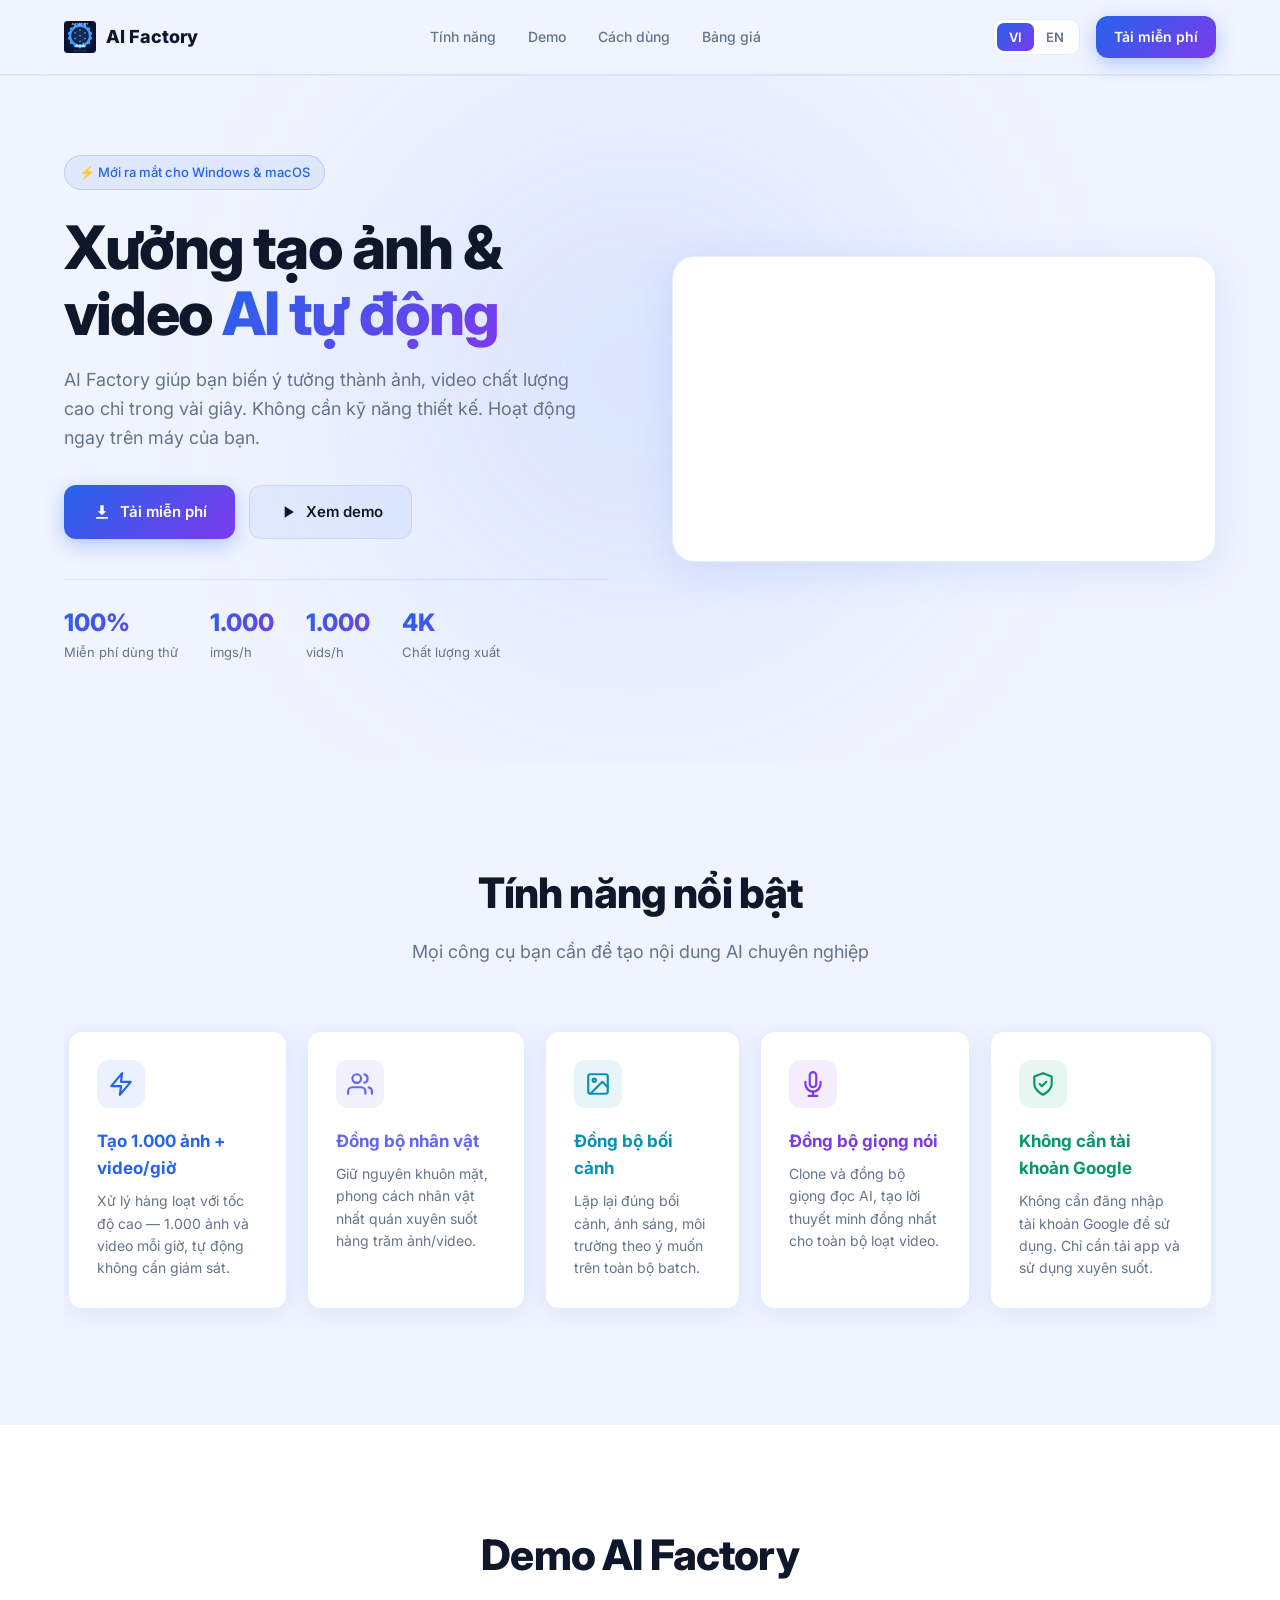
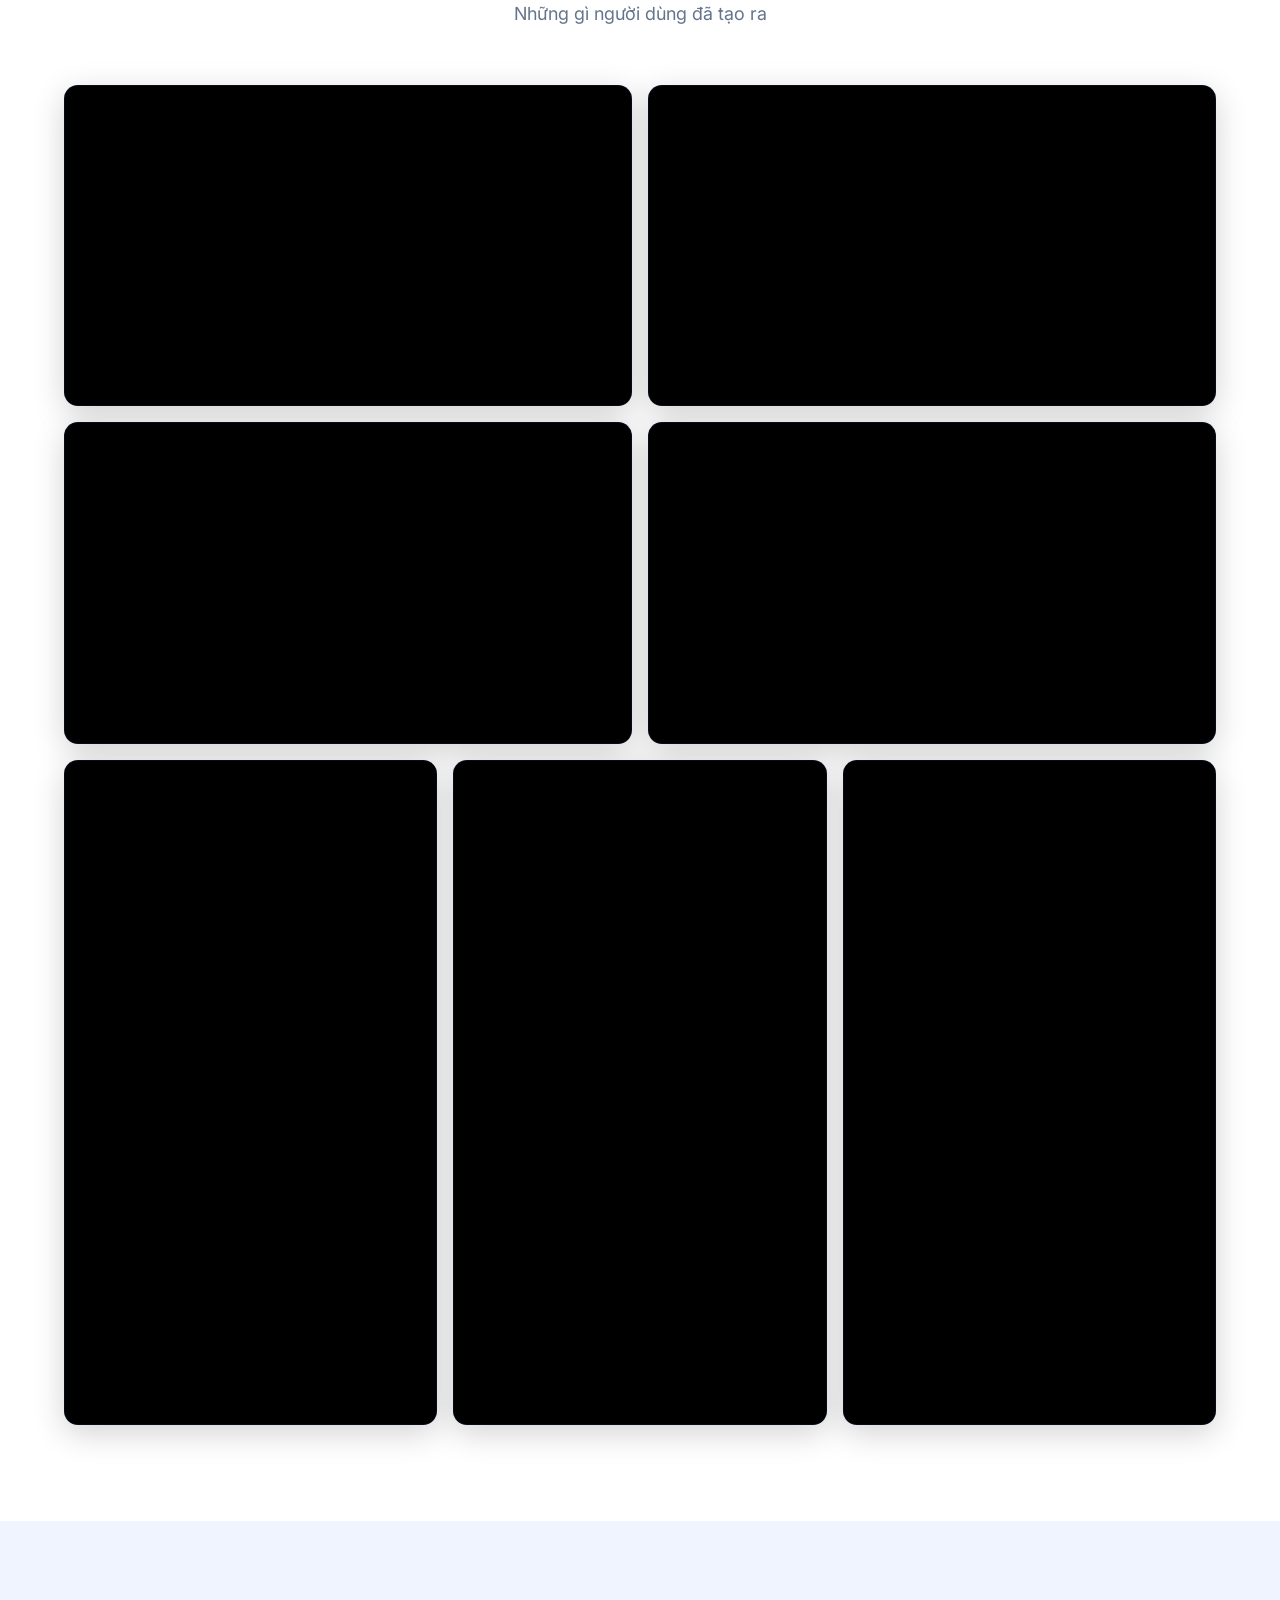
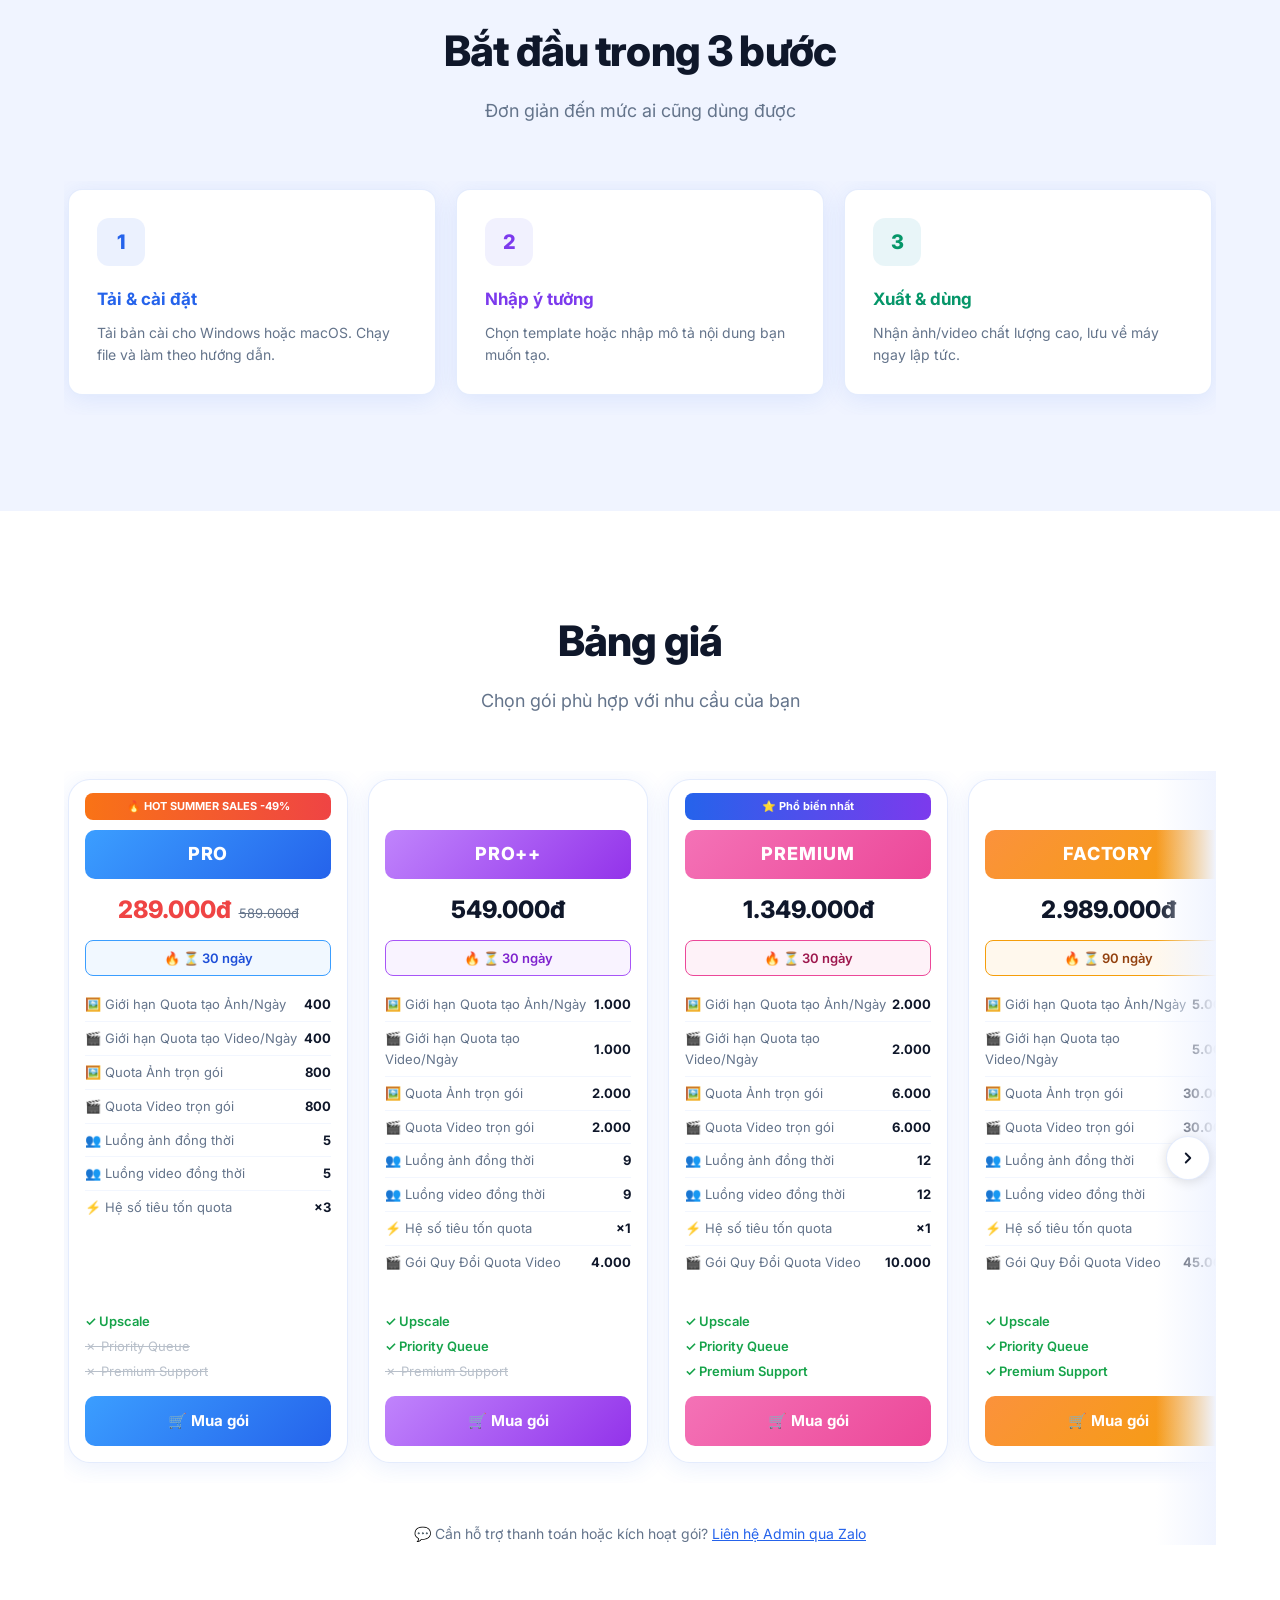
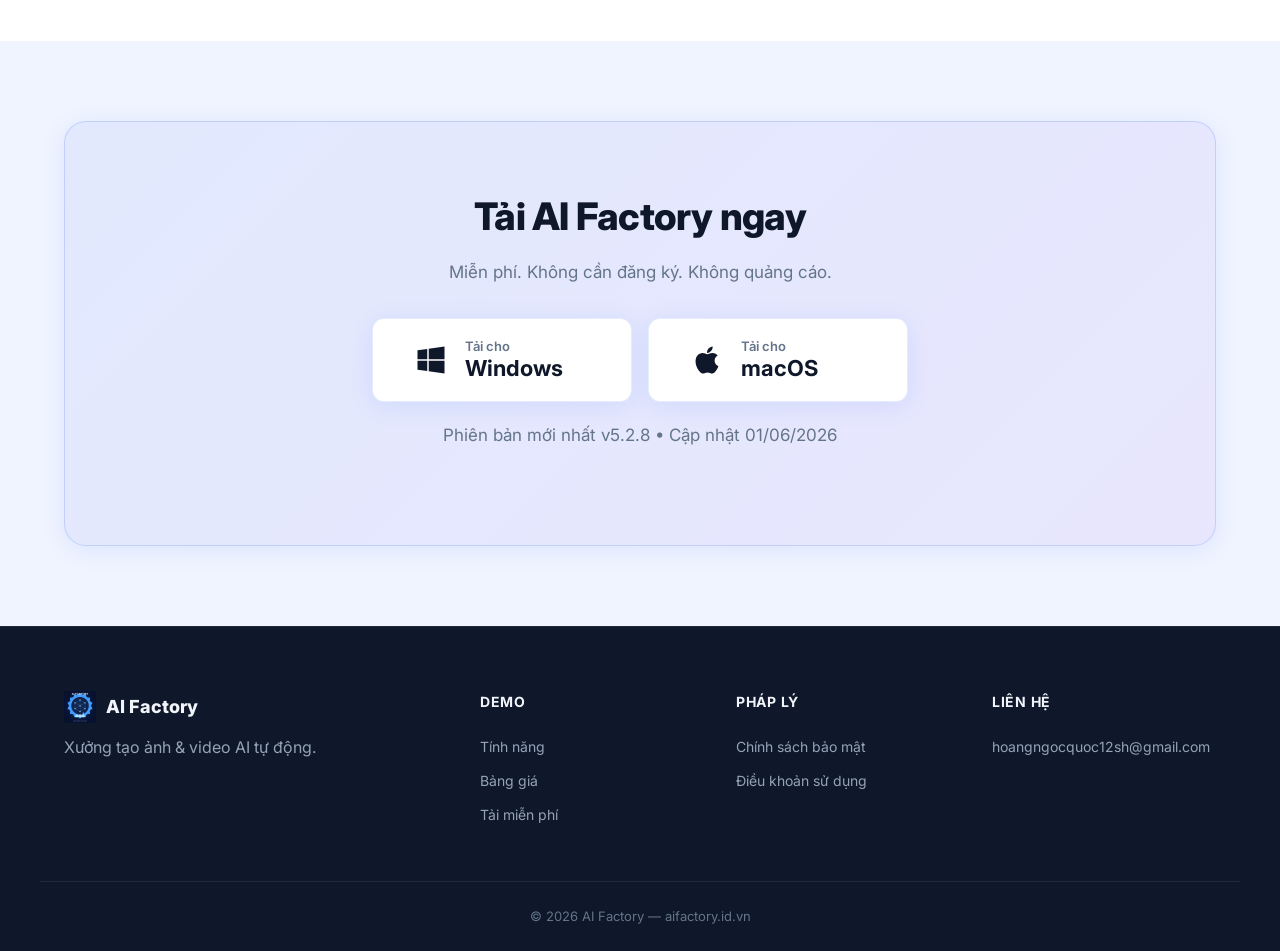
==== commit 034250d0: "showcase: thay 2 shorts đầu bằng video cô gái đầm trắng & áo đỏ" ====
--- a/index.html
+++ b/index.html
@@ -166,10 +166,10 @@
       <!-- Shorts -->
       <div class="demo-grid-shorts">
         <div class="demo-video-wrap demo-video-wrap--short">
-          <iframe src="https://www.youtube.com/embed/TF9U1RNpa3c" title="AI Factory Short 1" allow="accelerometer; autoplay; clipboard-write; encrypted-media; gyroscope; picture-in-picture; web-share" allowfullscreen></iframe>
+          <iframe src="https://www.youtube.com/embed/puxgVV8V23Y" title="Cô gái đầm trắng — AI Factory" allow="accelerometer; autoplay; clipboard-write; encrypted-media; gyroscope; picture-in-picture; web-share" allowfullscreen></iframe>
         </div>
         <div class="demo-video-wrap demo-video-wrap--short">
-          <iframe src="https://www.youtube.com/embed/Z02LaftuRYU" title="AI Factory Short 2" allow="accelerometer; autoplay; clipboard-write; encrypted-media; gyroscope; picture-in-picture; web-share" allowfullscreen></iframe>
+          <iframe src="https://www.youtube.com/embed/mtYUlpY_0gQ" title="Cô gái áo đỏ — AI Factory" allow="accelerometer; autoplay; clipboard-write; encrypted-media; gyroscope; picture-in-picture; web-share" allowfullscreen></iframe>
         </div>
         <div class="demo-video-wrap demo-video-wrap--short">
           <iframe src="https://www.youtube.com/embed/1Yw2H_Tfuqg" title="AI Factory Short 3" allow="accelerometer; autoplay; clipboard-write; encrypted-media; gyroscope; picture-in-picture; web-share" allowfullscreen></iframe>
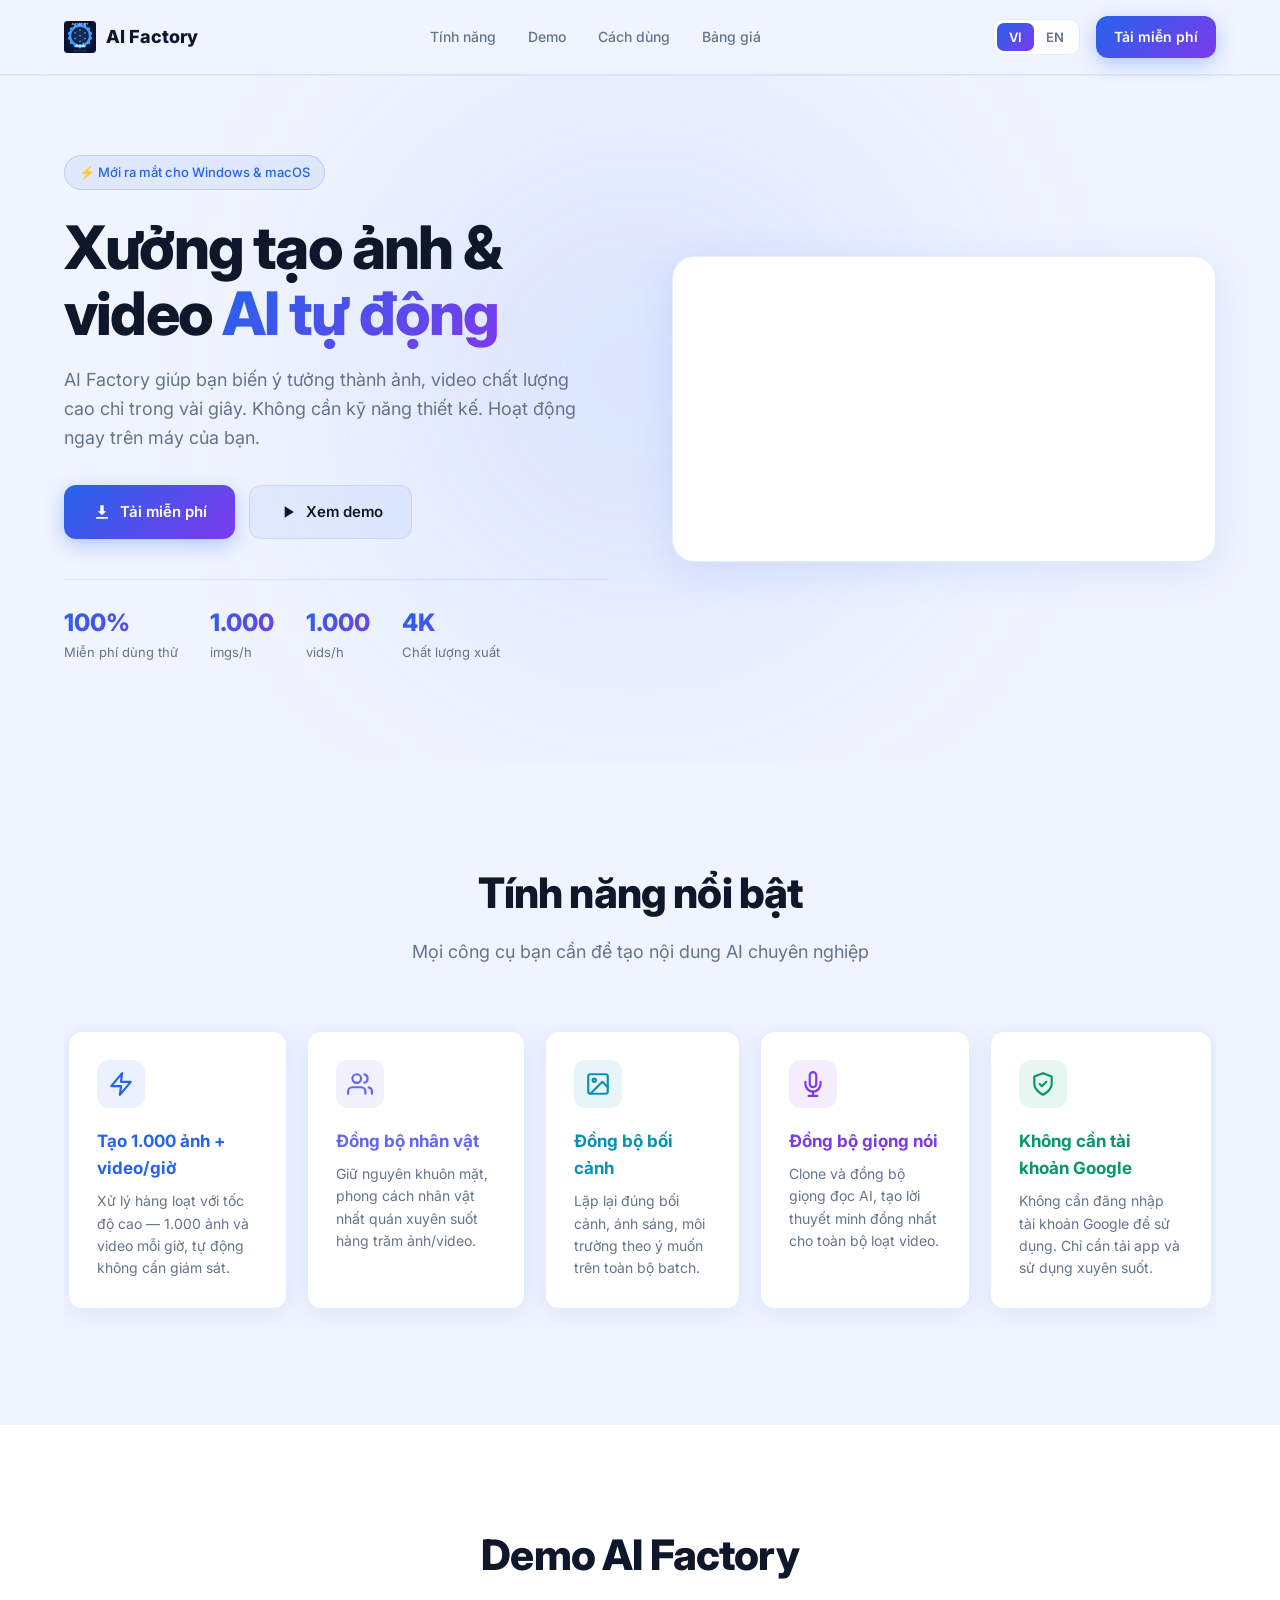
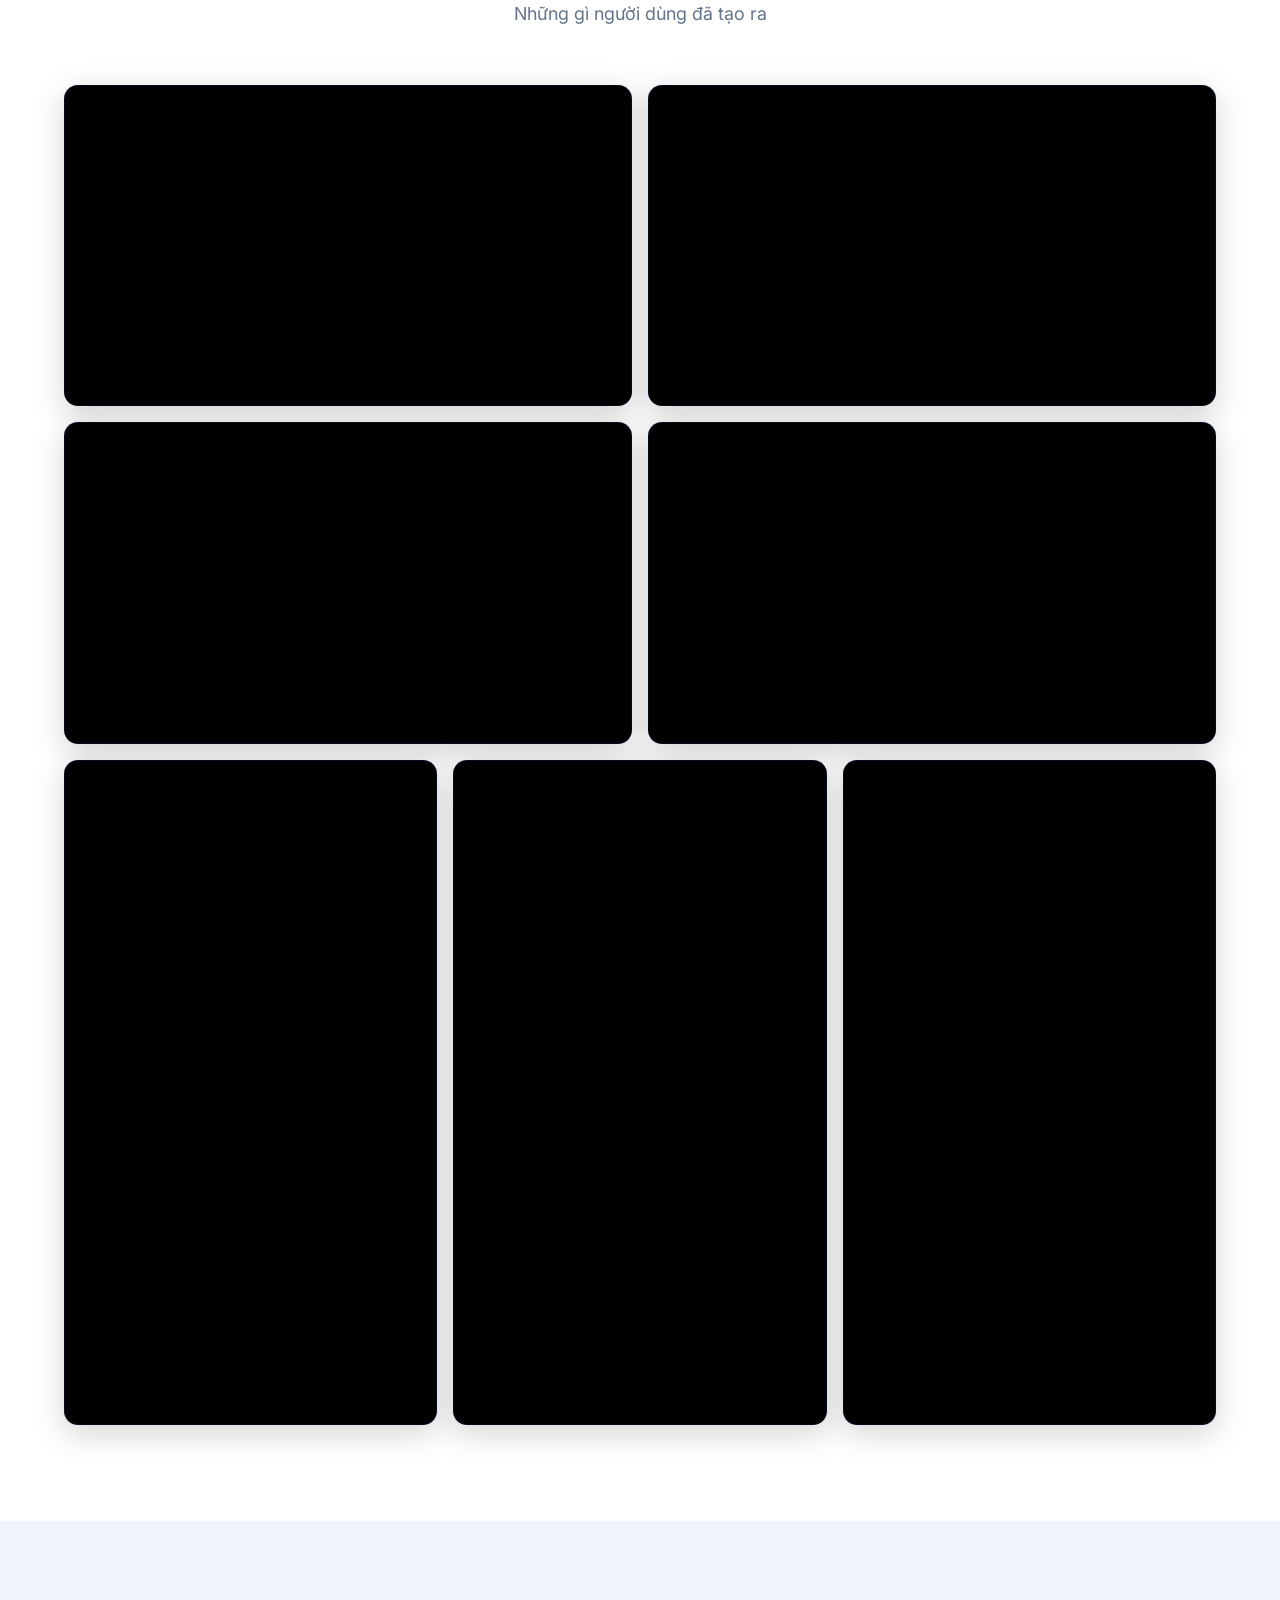
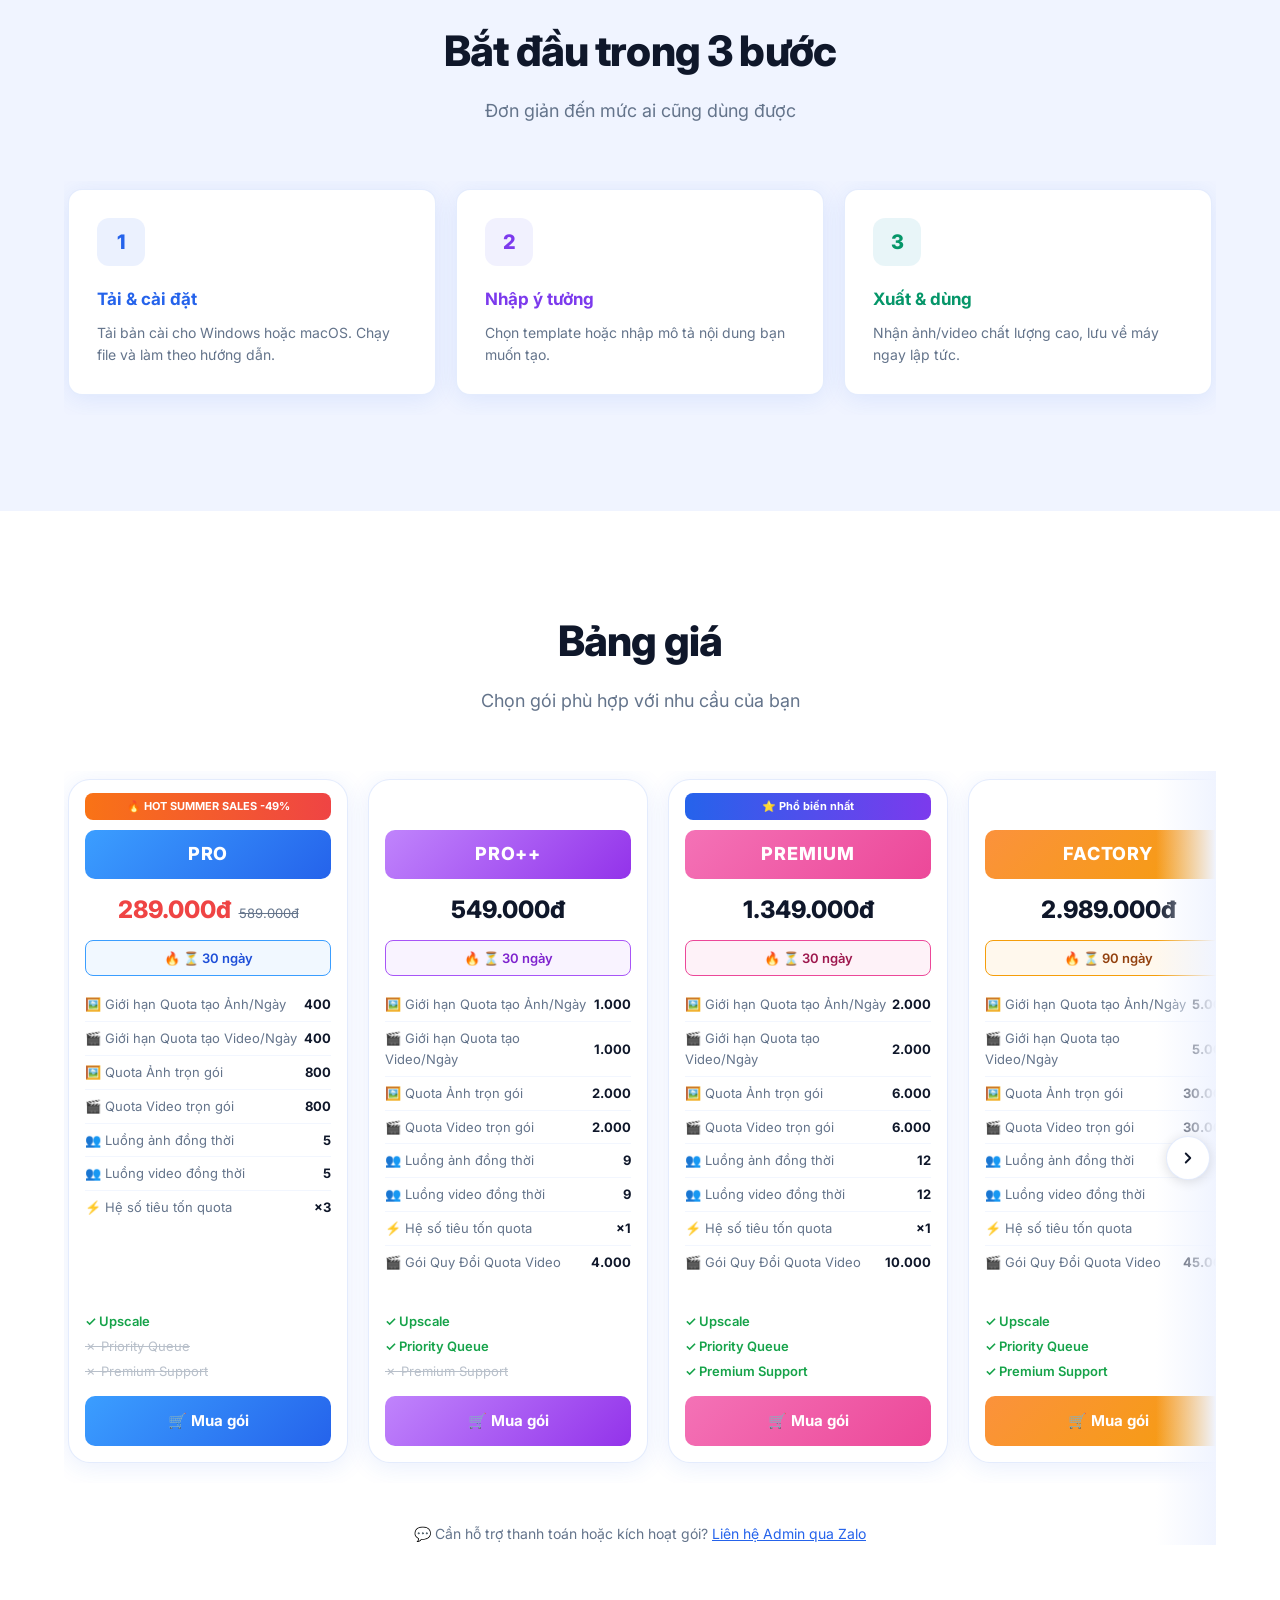
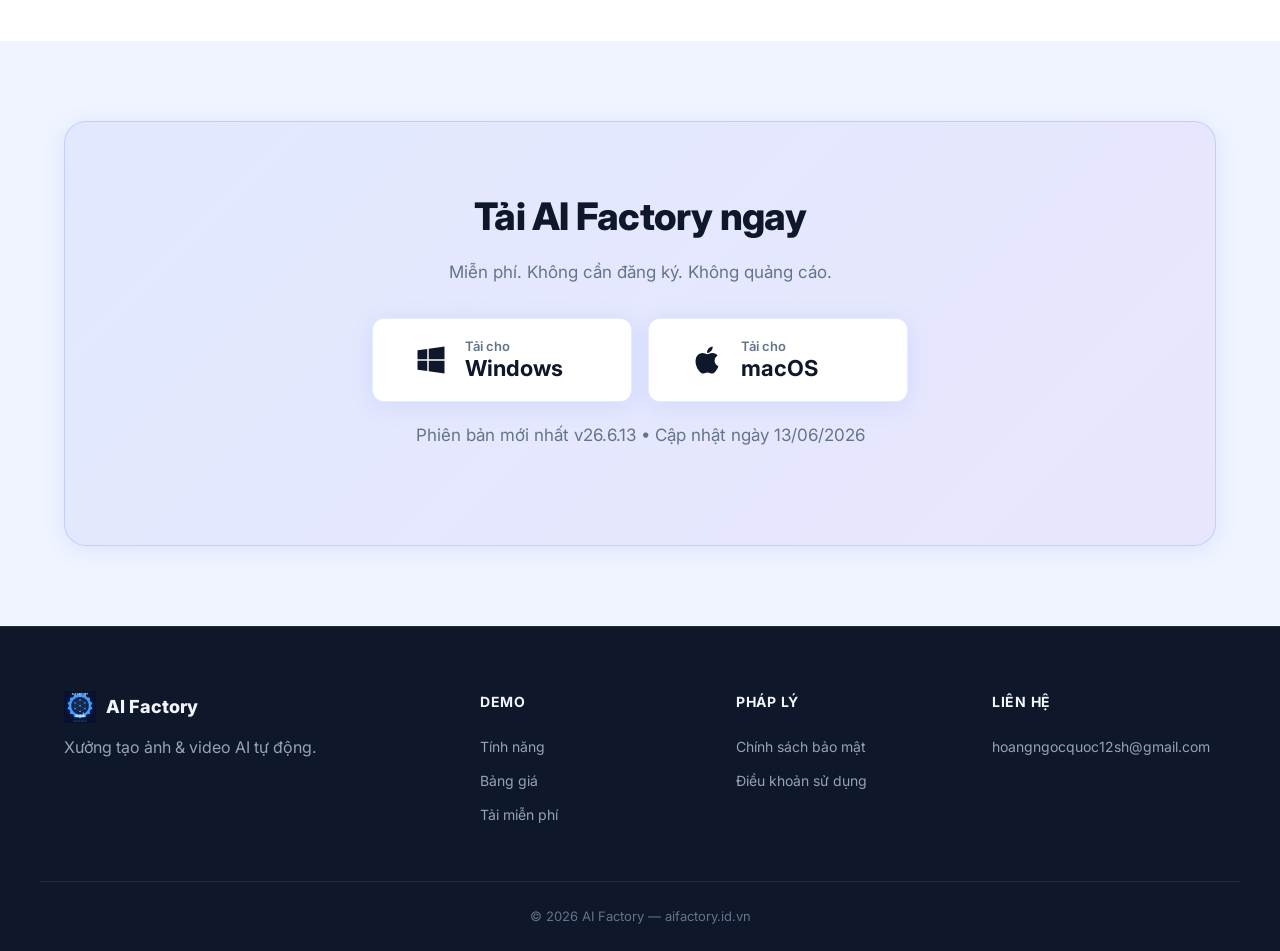
==== commit f0a6c847: "Update latest version display" ====
--- a/index.html
+++ b/index.html
@@ -433,7 +433,7 @@
           </a>
         </div>
 
-        <p class="download-note" data-i18n="download.note">Phiên bản mới nhất v5.2.8 • Cập nhật 01/06/2026</p>
+        <p class="download-note" data-i18n="download.note">Phiên bản mới nhất v26.6.13 • Cập nhật ngày 13/06/2026</p>
       </div>
     </div>
   </section>
